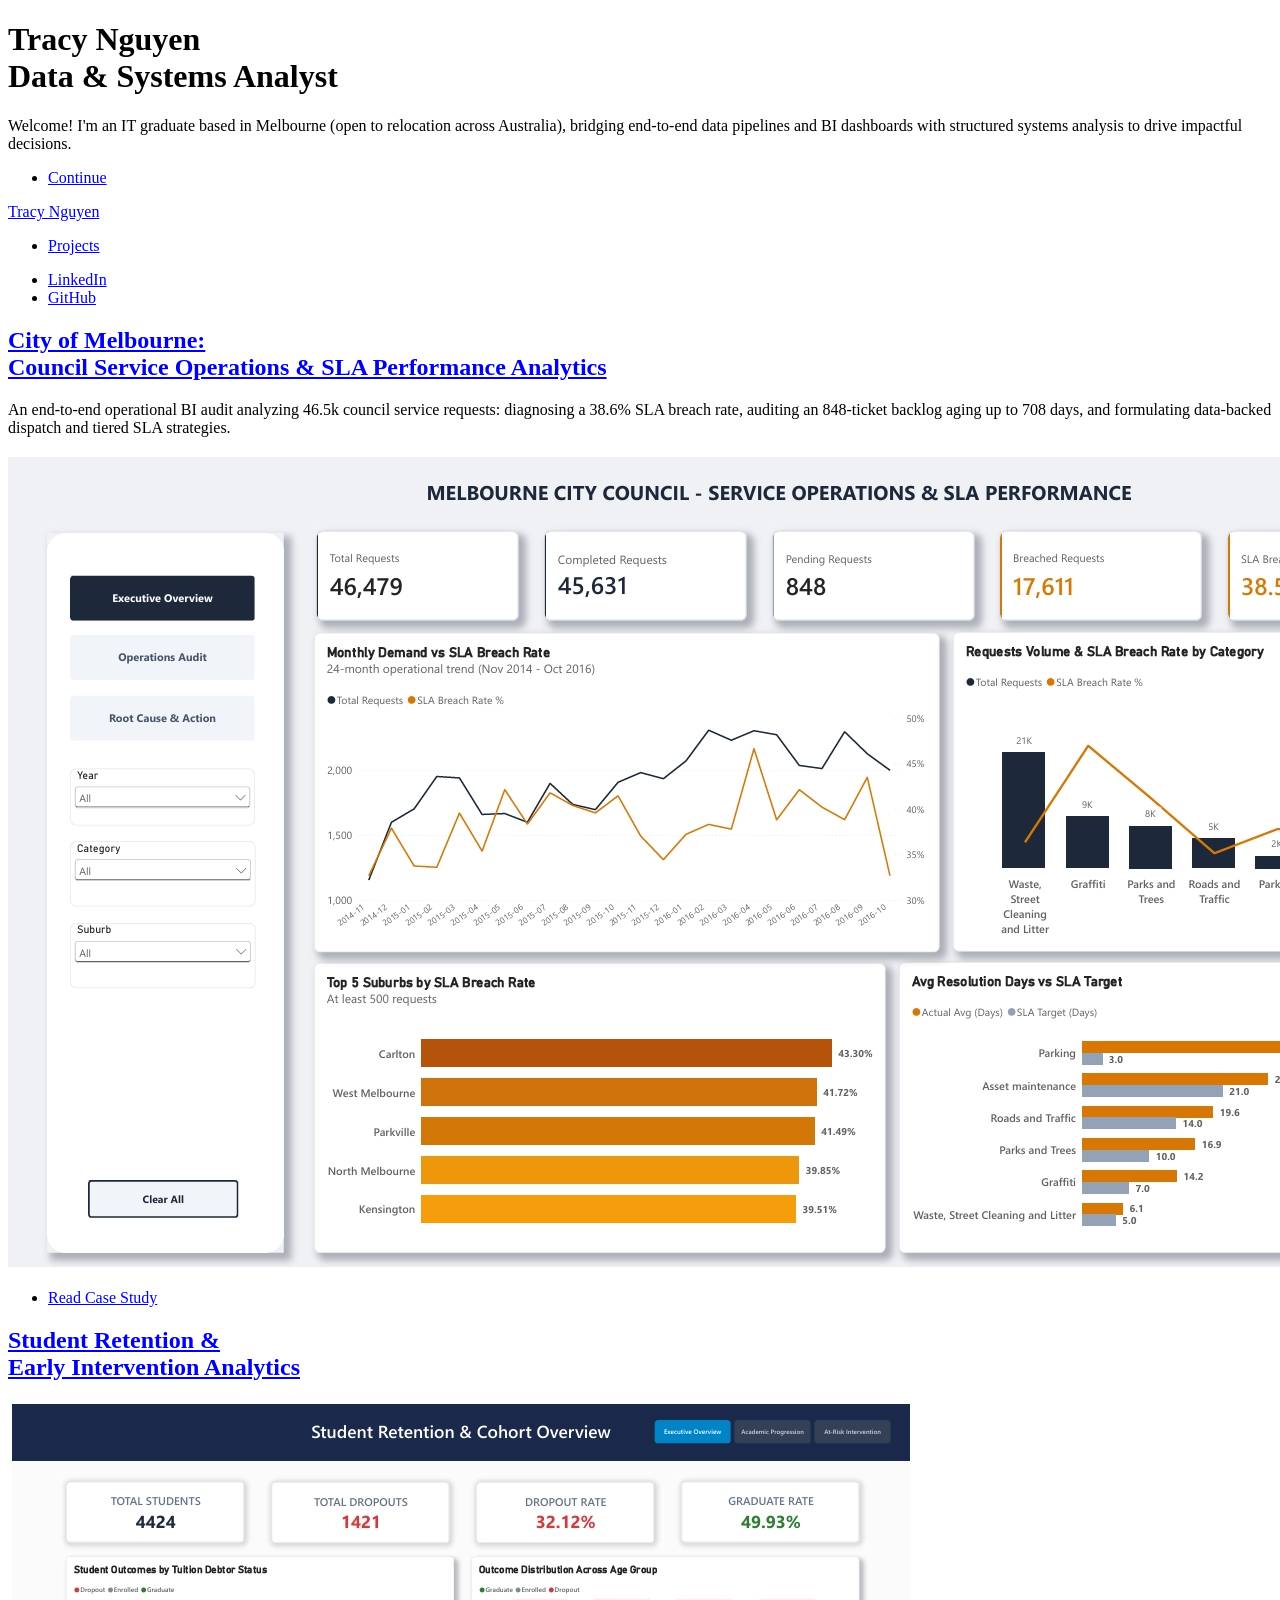
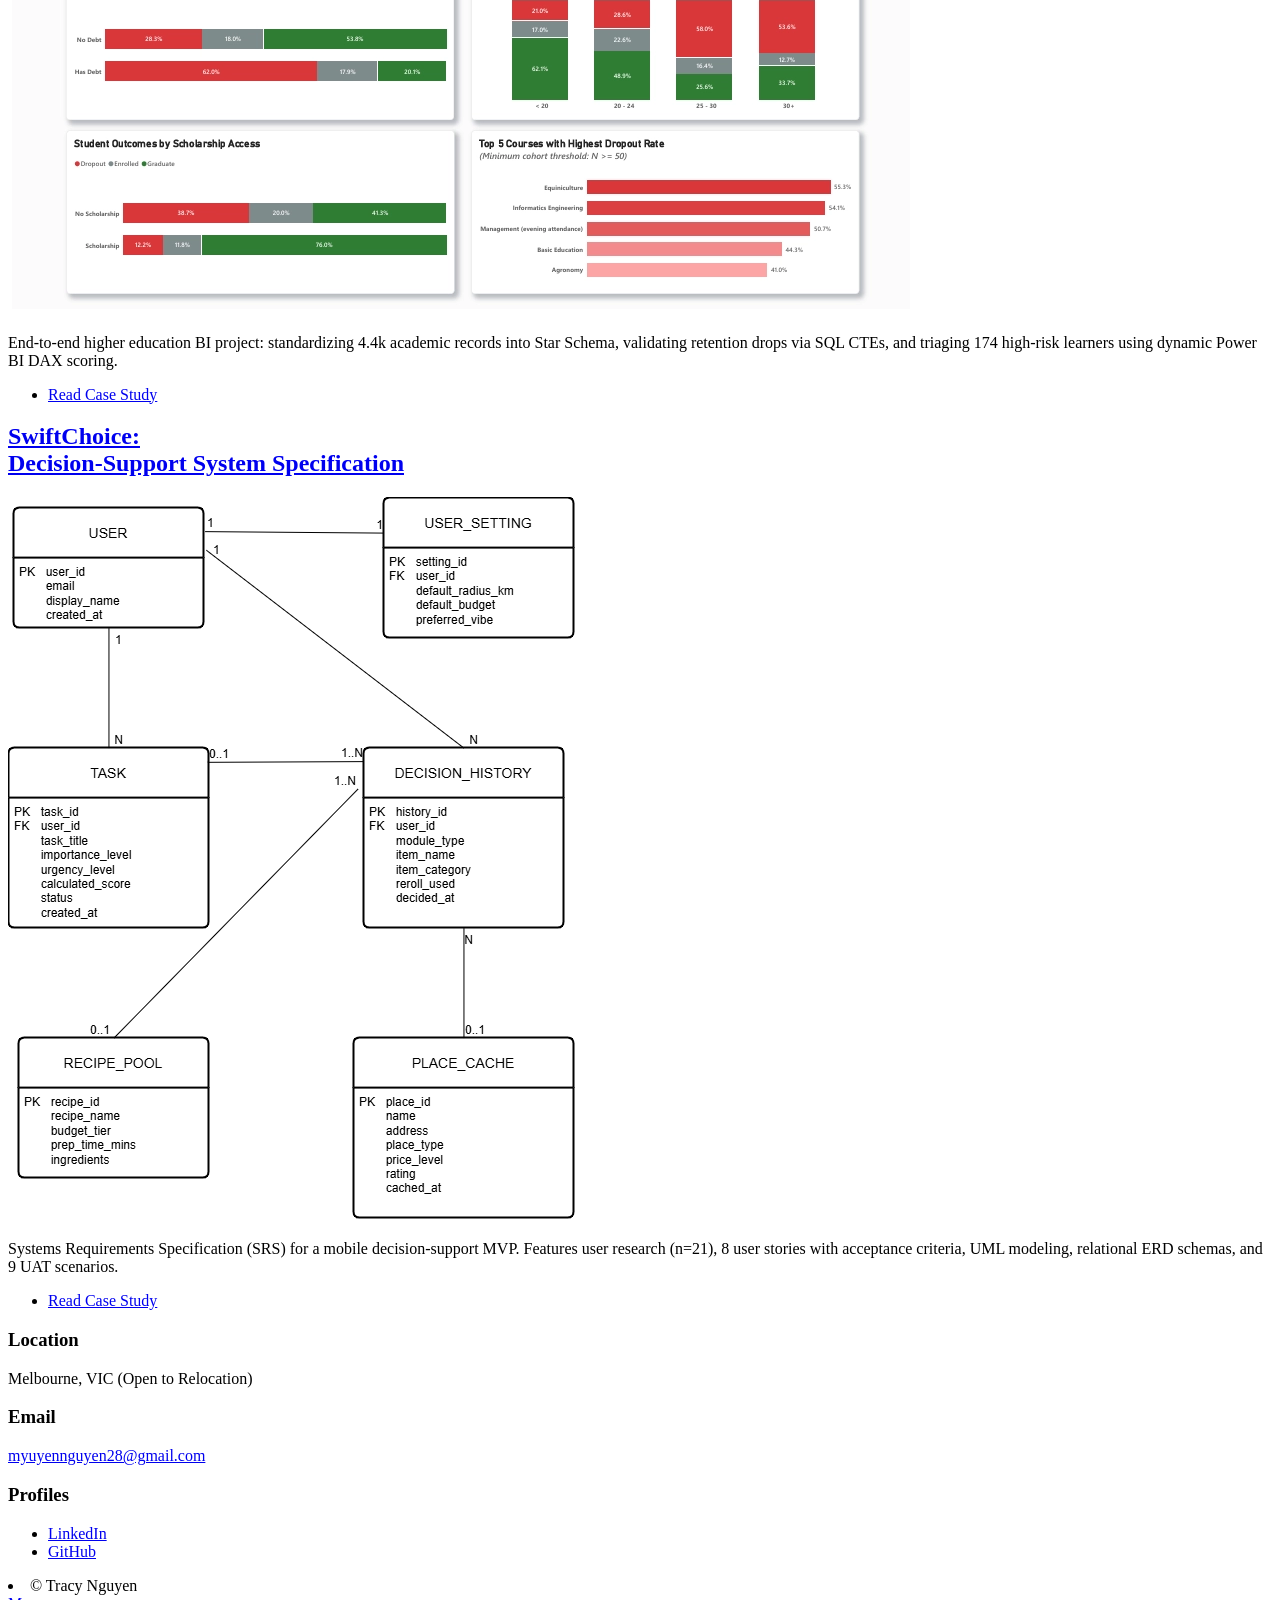
==== index.html @ 5ae6e197 "Add Melbourne Council case study and update portfolio layout Added project-melbourne-council.html, d" ====
<!DOCTYPE HTML>

<html>
	<head>
		<title>Tracy Nguyen | Data & Systems Analyst</title>
		<meta charset="utf-8" />
		<meta name="viewport" content="width=device-width, initial-scale=1, user-scalable=no" />
		<link rel="stylesheet" href="assets/css/main.css" />
		<noscript><link rel="stylesheet" href="assets/css/noscript.css" /></noscript>
	</head>
	<body class="is-preload">

		<!-- Wrapper -->
			<div id="wrapper" class="fade-in">

				<!-- Intro -->
					<div id="intro">
						<h1>Tracy Nguyen<br />
						Data & Systems Analyst</h1>
						<p>Welcome! I'm an IT graduate based in Melbourne (open to relocation across Australia), bridging end-to-end data pipelines and BI dashboards with structured systems analysis to drive impactful decisions.</p>
						<ul class="actions">
							<li><a href="#header" class="button icon solid solo fa-arrow-down scrolly">Continue</a></li>
						</ul>
					</div>

				<!-- Header -->
					<header id="header">
						<a href="index.html" class="logo">Tracy Nguyen</a>
					</header>

				<!-- Nav -->
					<nav id="nav">
						<ul class="links">
							<li class="active"><a href="index.html">Projects</a></li>
						</ul>
						<ul class="icons">
							<li><a href="https://www.linkedin.com/in/tracy-nguyen-it" target="_blank" class="icon brands fa-linkedin"><span class="label">LinkedIn</span></a></li>
							<li><a href="https://github.com/tracysnowy" target="_blank" class="icon brands fa-github"><span class="label">GitHub</span></a></li>
						</ul>
					</nav>

				<!-- Main -->
					<div id="main">

						<!-- Featured Post: City of Melbourne SLA Analytics -->
						<article class="post featured">
							<header class="major">
								<h2>
									<a href="project-melbourne-council.html">
										City of Melbourne:<br />
										Council Service Operations &amp; SLA Performance Analytics
									</a>
								</h2>
								<p>An end-to-end operational BI audit analyzing 46.5k council service requests: diagnosing a 38.6% SLA breach rate, auditing an 848-ticket backlog aging up to 708 days, and formulating data-backed dispatch and tiered SLA strategies.</p>
							</header>
							<a href="project-melbourne-council.html" class="image main">
								<img src="images/page1_executive_overview.jpeg" alt="City of Melbourne Power BI Dashboard" />
							</a>
							<ul class="actions special">
								<li><a href="project-melbourne-council.html" class="button large">Read Case Study</a></li>
							</ul>
						</article>

						<!-- Posts Grid: Other Featured Projects -->
						<section class="posts">
							
							<!-- Project: Student Retention -->
							<article>
								<header>
									<h2>
										<a href="project-student-retention.html">
											Student Retention &amp;<br />
											Early Intervention Analytics
										</a>
									</h2>
								</header>
								<a href="project-student-retention.html" class="image fit">
									<img src="images/dashboard.png" alt="Student Retention Power BI Dashboard" />
								</a>
								<p>End-to-end higher education BI project: standardizing 4.4k academic records into Star Schema, validating retention drops via SQL CTEs, and triaging 174 high-risk learners using dynamic Power BI DAX scoring.</p>
								<ul class="actions special">
									<li><a href="project-student-retention.html" class="button">Read Case Study</a></li>
								</ul>
							</article>

							<!-- Project: SwiftChoice -->
							<article>
								<header>
									<h2>
										<a href="project-swiftchoice.html">
											SwiftChoice:<br />
											Decision-Support System Specification
										</a>
									</h2>
								</header>
								<a href="project-swiftchoice.html" class="image fit">
									<img src="images/erd.png" alt="SwiftChoice Systems Architecture" />
								</a>
								<p>Systems Requirements Specification (SRS) for a mobile decision-support MVP. Features user research (n=21), 8 user stories with acceptance criteria, UML modeling, relational ERD schemas, and 9 UAT scenarios.</p>
								<ul class="actions special">
									<li><a href="project-swiftchoice.html" class="button">Read Case Study</a></li>
								</ul>
							</article>

						</section>

					</div>

						<!-- Footer -->
                    <footer id="footer">
                        <section class="split contact">
                            <section class="alt">
                                <h3>Location</h3>
                                <p>Melbourne, VIC (Open to Relocation)</p>
                            </section>
                            <section>
                                <h3>Email</h3>
                                <p><a href="mailto:myuyennguyen28@gmail.com">myuyennguyen28@gmail.com</a></p>
                            </section>
                            <section>
                                <h3>Profiles</h3>
                                <ul class="icons alt">
									<li><a href="https://www.linkedin.com/in/tracy-nguyen-it" target="_blank" class="icon brands alt fa-linkedin"><span class="label">LinkedIn</span></a></li>
                                    <li><a href="https://github.com/tracysnowy" target="_blank" class="icon brands alt fa-github"><span class="label">GitHub</span></a></li>
                                </ul>
                            </section>
                        </section>
                    </footer>

                <!-- Copyright -->
                    <div id="copyright">
                        <li>&copy; Tracy Nguyen</li>
                    </div>

            </div>

        <!-- Scripts -->
            <script src="assets/js/jquery.min.js"></script>
            <script src="assets/js/jquery.scrollex.min.js"></script>
            <script src="assets/js/jquery.scrolly.min.js"></script>
            <script src="assets/js/browser.min.js"></script>
            <script src="assets/js/breakpoints.min.js"></script>
            <script src="assets/js/util.js"></script>
            <script src="assets/js/main.js"></script>

    </body>
</html>
---- assets/css/main.css ----
@import url(fontawesome-all.min.css);
@import url("https://fonts.googleapis.com/css?family=Merriweather:300,700,300italic,700italic|Source+Sans+Pro:900");

/*
	Massively by HTML5 UP
	html5up.net | @ajlkn
	Free for personal and commercial use under the CCA 3.0 license (html5up.net/license)
*/

html, body, div, span, applet, object,
iframe, h1, h2, h3, h4, h5, h6, p, blockquote,
pre, a, abbr, acronym, address, big, cite,
code, del, dfn, em, img, ins, kbd, q, s, samp,
small, strike, strong, sub, sup, tt, var, b,
u, i, center, dl, dt, dd, ol, ul, li, fieldset,
form, label, legend, table, caption, tbody,
tfoot, thead, tr, th, td, article, aside,
canvas, details, embed, figure, figcaption,
footer, header, hgroup, menu, nav, output, ruby,
section, summary, time, mark, audio, video {
	margin: 0;
	padding: 0;
	border: 0;
	font-size: 100%;
	font: inherit;
	vertical-align: baseline;}

article, aside, details, figcaption, figure,
footer, header, hgroup, menu, nav, section {
	display: block;}

body {
	line-height: 1;
}

ol, ul {
	list-style: none;
}

blockquote, q {
	quotes: none;
}

	blockquote:before, blockquote:after, q:before, q:after {
		content: '';
		content: none;
	}

table {
	border-collapse: collapse;
	border-spacing: 0;
}

body {
	-webkit-text-size-adjust: none;
}

mark {
	background-color: transparent;
	color: inherit;
}

input::-moz-focus-inner {
	border: 0;
	padding: 0;
}

input, select, textarea {
	-moz-appearance: none;
	-webkit-appearance: none;
	-ms-appearance: none;
	appearance: none;
}

/* Basic */

	@-ms-viewport {
		width: device-width;
	}

	body {
		-ms-overflow-style: scrollbar;
	}

	@media screen and (max-width: 480px) {

		html, body {
			min-width: 320px;
		}

	}

	html {
		box-sizing: border-box;
	}

	*, *:before, *:after {
		box-sizing: inherit;
	}

	body {
		background-color: #1e252d;
	}

		body.is-preload *, body.is-preload *:before, body.is-preload *:after {
			-moz-animation: none !important;
			-webkit-animation: none !important;
			-ms-animation: none !important;
			animation: none !important;
			-moz-transition: none !important;
			-webkit-transition: none !important;
			-ms-transition: none !important;
			transition: none !important;
		}

/* Type */

	html {
		font-size: 16pt;
	}

		@media screen and (max-width: 1680px) {

			html {
				font-size: 12pt;
			}

		}

		@media screen and (max-width: 1280px) {

			html {
				font-size: 11pt;
			}

		}

		@media screen and (max-width: 360px) {

			html {
				font-size: 10pt;
			}

		}

	body {
		color: #212931;
	}

	body, input, select, textarea {
		font-family: "Merriweather", Georgia, serif;
		font-weight: 300;
		font-size: 1rem;
		line-height: 2.375;
	}

	a {
		-moz-transition: color 0.2s ease-in-out, background-color 0.2s ease-in-out, border-color 0.2s ease-in-out, box-shadow 0.2s ease-in-out;
		-webkit-transition: color 0.2s ease-in-out, background-color 0.2s ease-in-out, border-color 0.2s ease-in-out, box-shadow 0.2s ease-in-out;
		-ms-transition: color 0.2s ease-in-out, background-color 0.2s ease-in-out, border-color 0.2s ease-in-out, box-shadow 0.2s ease-in-out;
		transition: color 0.2s ease-in-out, background-color 0.2s ease-in-out, border-color 0.2s ease-in-out, box-shadow 0.2s ease-in-out;
		border-bottom: dotted 1px;
		text-decoration: none;
	}

		a:hover {
			border-bottom-color: transparent;
		}

	strong, b {
		font-weight: 600;
	}

	em, i {
		font-style: italic;
	}

	p {
		text-align: justify;
		margin: 0 0 2rem 0;
	}

	h1, h2, h3, h4, h5, h6 {
		font-family: "Source Sans Pro", Helvetica, sans-serif;
		font-weight: 900;
		line-height: 1.5;
		letter-spacing: 0.075em;
		text-transform: uppercase;
		margin: 0 0 1rem 0;
	}

		h1 a, h2 a, h3 a, h4 a, h5 a, h6 a {
			border-bottom: 0;
			color: inherit;
			text-decoration: none;
		}

	h1 {
		font-size: 4rem;
		line-height: 1.1;
		margin: 0 0 2rem 0;
	}

	h2 {
		font-size: 1.75rem;
		line-height: 1.3;
		margin: 0 0 1.5rem 0;
	}

	h3 {
		font-size: 1.25rem;
		margin: 0 0 1.5rem 0;
	}

	h4 {
		font-size: 1rem;
	}

	h5 {
		font-size: 0.9rem;
	}

	h6 {
		font-size: 0.8rem;
	}

	sub {
		font-size: 0.8rem;
		position: relative;
		top: 0.5rem;
	}

	sup {
		font-size: 0.8rem;
		position: relative;
		top: -0.5rem;
	}

	blockquote {
		border-left: solid 4px;
		font-style: italic;
		margin: 0 0 2rem 0;
		padding: 0.5rem 0 0.5rem 2rem;
	}

	code {
		border: solid 2px;
		font-family: "Courier New", monospace;
		font-size: 0.9rem;
		margin: 0 0.25rem;
		padding: 0.25rem 0.65rem;
	}

	pre {
		-webkit-overflow-scrolling: touch;
		font-family: "Courier New", monospace;
		font-size: 0.9rem;
		margin: 0 0 2rem 0;
	}

		pre code {
			display: block;
			line-height: 1.75;
			padding: 1rem 1.5rem;
			overflow-x: auto;
		}

	hr {
		border: 0;
		border-bottom: solid 2px;
		margin: 3rem 0;
	}

		hr.major {
			margin: 5rem 0;
		}

	.align-left {
		text-align: left;
	}

	.align-center {
		text-align: center;
	}

	.align-right {
		text-align: right;
	}

	input, select, textarea {
		color: #212931;
	}

	a {
		color: #212931;
		border-bottom-color: rgba(33, 41, 49, 0.5);
	}

		a:hover {
			border-bottom-color: transparent;
			color: #18bfef !important;
		}

	strong, b {
		color: #212931;
	}

	h1, h2, h3, h4, h5, h6 {
		color: #212931;
	}

	blockquote {
		border-left-color: #eeeeee;
	}

	code {
		background: rgba(220, 220, 220, 0.25);
		border-color: #eeeeee;
	}

	hr {
		border-bottom-color: #eeeeee;
	}

/* Row */

	.row {
		display: flex;
		flex-wrap: wrap;
		box-sizing: border-box;
		align-items: stretch;
	}

		.row > * {
			box-sizing: border-box;
		}

		.row.gtr-uniform > * > :last-child {
			margin-bottom: 0;
		}

		.row.aln-left {
			justify-content: flex-start;
		}

		.row.aln-center {
			justify-content: center;
		}

		.row.aln-right {
			justify-content: flex-end;
		}

		.row.aln-top {
			align-items: flex-start;
		}

		.row.aln-middle {
			align-items: center;
		}

		.row.aln-bottom {
			align-items: flex-end;
		}

		.row > .imp {
			order: -1;
		}

		.row > .col-1 {
			width: 8.33333%;
		}

		.row > .off-1 {
			margin-left: 8.33333%;
		}

		.row > .col-2 {
			width: 16.66667%;
		}

		.row > .off-2 {
			margin-left: 16.66667%;
		}

		.row > .col-3 {
			width: 25%;
		}

		.row > .off-3 {
			margin-left: 25%;
		}

		.row > .col-4 {
			width: 33.33333%;
		}

		.row > .off-4 {
			margin-left: 33.33333%;
		}

		.row > .col-5 {
			width: 41.66667%;
		}

		.row > .off-5 {
			margin-left: 41.66667%;
		}

		.row > .col-6 {
			width: 50%;
		}

		.row > .off-6 {
			margin-left: 50%;
		}

		.row > .col-7 {
			width: 58.33333%;
		}

		.row > .off-7 {
			margin-left: 58.33333%;
		}

		.row > .col-8 {
			width: 66.66667%;
		}

		.row > .off-8 {
			margin-left: 66.66667%;
		}

		.row > .col-9 {
			width: 75%;
		}

		.row > .off-9 {
			margin-left: 75%;
		}

		.row > .col-10 {
			width: 83.33333%;
		}

		.row > .off-10 {
			margin-left: 83.33333%;
		}

		.row > .col-11 {
			width: 91.66667%;
		}

		.row > .off-11 {
			margin-left: 91.66667%;
		}

		.row > .col-12 {
			width: 100%;
		}

		.row > .off-12 {
			margin-left: 100%;
		}

		.row.gtr-0 {
			margin-top: 0;
			margin-left: 0rem;
		}

			.row.gtr-0 > * {
				padding: 0 0 0 0rem;
			}

			.row.gtr-0.gtr-uniform {
				margin-top: 0rem;
			}

				.row.gtr-0.gtr-uniform > * {
					padding-top: 0rem;
				}

		.row.gtr-25 {
			margin-top: 0;
			margin-left: -0.375rem;
		}

			.row.gtr-25 > * {
				padding: 0 0 0 0.375rem;
			}

			.row.gtr-25.gtr-uniform {
				margin-top: -0.375rem;
			}

				.row.gtr-25.gtr-uniform > * {
					padding-top: 0.375rem;
				}

		.row.gtr-50 {
			margin-top: 0;
			margin-left: -0.75rem;
		}

			.row.gtr-50 > * {
				padding: 0 0 0 0.75rem;
			}

			.row.gtr-50.gtr-uniform {
				margin-top: -0.75rem;
			}

				.row.gtr-50.gtr-uniform > * {
					padding-top: 0.75rem;
				}

		.row {
			margin-top: 0;
			margin-left: -1.5rem;
		}

			.row > * {
				padding: 0 0 0 1.5rem;
			}

			.row.gtr-uniform {
				margin-top: -1.5rem;
			}

				.row.gtr-uniform > * {
					padding-top: 1.5rem;
				}

		.row.gtr-150 {
			margin-top: 0;
			margin-left: -2.25rem;
		}

			.row.gtr-150 > * {
				padding: 0 0 0 2.25rem;
			}

			.row.gtr-150.gtr-uniform {
				margin-top: -2.25rem;
			}

				.row.gtr-150.gtr-uniform > * {
					padding-top: 2.25rem;
				}

		.row.gtr-200 {
			margin-top: 0;
			margin-left: -3rem;
		}

			.row.gtr-200 > * {
				padding: 0 0 0 3rem;
			}

			.row.gtr-200.gtr-uniform {
				margin-top: -3rem;
			}

				.row.gtr-200.gtr-uniform > * {
					padding-top: 3rem;
				}

		@media screen and (max-width: 1680px) {

			.row {
				display: flex;
				flex-wrap: wrap;
				box-sizing: border-box;
				align-items: stretch;
			}

				.row > * {
					box-sizing: border-box;
				}

				.row.gtr-uniform > * > :last-child {
					margin-bottom: 0;
				}

				.row.aln-left {
					justify-content: flex-start;
				}

				.row.aln-center {
					justify-content: center;
				}

				.row.aln-right {
					justify-content: flex-end;
				}

				.row.aln-top {
					align-items: flex-start;
				}

				.row.aln-middle {
					align-items: center;
				}

				.row.aln-bottom {
					align-items: flex-end;
				}

				.row > .imp-xlarge {
					order: -1;
				}

				.row > .col-1-xlarge {
					width: 8.33333%;
				}

				.row > .off-1-xlarge {
					margin-left: 8.33333%;
				}

				.row > .col-2-xlarge {
					width: 16.66667%;
				}

				.row > .off-2-xlarge {
					margin-left: 16.66667%;
				}

				.row > .col-3-xlarge {
					width: 25%;
				}

				.row > .off-3-xlarge {
					margin-left: 25%;
				}

				.row > .col-4-xlarge {
					width: 33.33333%;
				}

				.row > .off-4-xlarge {
					margin-left: 33.33333%;
				}

				.row > .col-5-xlarge {
					width: 41.66667%;
				}

				.row > .off-5-xlarge {
					margin-left: 41.66667%;
				}

				.row > .col-6-xlarge {
					width: 50%;
				}

				.row > .off-6-xlarge {
					margin-left: 50%;
				}

				.row > .col-7-xlarge {
					width: 58.33333%;
				}

				.row > .off-7-xlarge {
					margin-left: 58.33333%;
				}

				.row > .col-8-xlarge {
					width: 66.66667%;
				}

				.row > .off-8-xlarge {
					margin-left: 66.66667%;
				}

				.row > .col-9-xlarge {
					width: 75%;
				}

				.row > .off-9-xlarge {
					margin-left: 75%;
				}

				.row > .col-10-xlarge {
					width: 83.33333%;
				}

				.row > .off-10-xlarge {
					margin-left: 83.33333%;
				}

				.row > .col-11-xlarge {
					width: 91.66667%;
				}

				.row > .off-11-xlarge {
					margin-left: 91.66667%;
				}

				.row > .col-12-xlarge {
					width: 100%;
				}

				.row > .off-12-xlarge {
					margin-left: 100%;
				}

				.row.gtr-0 {
					margin-top: 0;
					margin-left: 0rem;
				}

					.row.gtr-0 > * {
						padding: 0 0 0 0rem;
					}

					.row.gtr-0.gtr-uniform {
						margin-top: 0rem;
					}

						.row.gtr-0.gtr-uniform > * {
							padding-top: 0rem;
						}

				.row.gtr-25 {
					margin-top: 0;
					margin-left: -0.375rem;
				}

					.row.gtr-25 > * {
						padding: 0 0 0 0.375rem;
					}

					.row.gtr-25.gtr-uniform {
						margin-top: -0.375rem;
					}

						.row.gtr-25.gtr-uniform > * {
							padding-top: 0.375rem;
						}

				.row.gtr-50 {
					margin-top: 0;
					margin-left: -0.75rem;
				}

					.row.gtr-50 > * {
						padding: 0 0 0 0.75rem;
					}

					.row.gtr-50.gtr-uniform {
						margin-top: -0.75rem;
					}

						.row.gtr-50.gtr-uniform > * {
							padding-top: 0.75rem;
						}

				.row {
					margin-top: 0;
					margin-left: -1.5rem;
				}

					.row > * {
						padding: 0 0 0 1.5rem;
					}

					.row.gtr-uniform {
						margin-top: -1.5rem;
					}

						.row.gtr-uniform > * {
							padding-top: 1.5rem;
						}

				.row.gtr-150 {
					margin-top: 0;
					margin-left: -2.25rem;
				}

					.row.gtr-150 > * {
						padding: 0 0 0 2.25rem;
					}

					.row.gtr-150.gtr-uniform {
						margin-top: -2.25rem;
					}

						.row.gtr-150.gtr-uniform > * {
							padding-top: 2.25rem;
						}

				.row.gtr-200 {
					margin-top: 0;
					margin-left: -3rem;
				}

					.row.gtr-200 > * {
						padding: 0 0 0 3rem;
					}

					.row.gtr-200.gtr-uniform {
						margin-top: -3rem;
					}

						.row.gtr-200.gtr-uniform > * {
							padding-top: 3rem;
						}

		}

		@media screen and (max-width: 1280px) {

			.row {
				display: flex;
				flex-wrap: wrap;
				box-sizing: border-box;
				align-items: stretch;
			}

				.row > * {
					box-sizing: border-box;
				}

				.row.gtr-uniform > * > :last-child {
					margin-bottom: 0;
				}

				.row.aln-left {
					justify-content: flex-start;
				}

				.row.aln-center {
					justify-content: center;
				}

				.row.aln-right {
					justify-content: flex-end;
				}

				.row.aln-top {
					align-items: flex-start;
				}

				.row.aln-middle {
					align-items: center;
				}

				.row.aln-bottom {
					align-items: flex-end;
				}

				.row > .imp-large {
					order: -1;
				}

				.row > .col-1-large {
					width: 8.33333%;
				}

				.row > .off-1-large {
					margin-left: 8.33333%;
				}

				.row > .col-2-large {
					width: 16.66667%;
				}

				.row > .off-2-large {
					margin-left: 16.66667%;
				}

				.row > .col-3-large {
					width: 25%;
				}

				.row > .off-3-large {
					margin-left: 25%;
				}

				.row > .col-4-large {
					width: 33.33333%;
				}

				.row > .off-4-large {
					margin-left: 33.33333%;
				}

				.row > .col-5-large {
					width: 41.66667%;
				}

				.row > .off-5-large {
					margin-left: 41.66667%;
				}

				.row > .col-6-large {
					width: 50%;
				}

				.row > .off-6-large {
					margin-left: 50%;
				}

				.row > .col-7-large {
					width: 58.33333%;
				}

				.row > .off-7-large {
					margin-left: 58.33333%;
				}

				.row > .col-8-large {
					width: 66.66667%;
				}

				.row > .off-8-large {
					margin-left: 66.66667%;
				}

				.row > .col-9-large {
					width: 75%;
				}

				.row > .off-9-large {
					margin-left: 75%;
				}

				.row > .col-10-large {
					width: 83.33333%;
				}

				.row > .off-10-large {
					margin-left: 83.33333%;
				}

				.row > .col-11-large {
					width: 91.66667%;
				}

				.row > .off-11-large {
					margin-left: 91.66667%;
				}

				.row > .col-12-large {
					width: 100%;
				}

				.row > .off-12-large {
					margin-left: 100%;
				}

				.row.gtr-0 {
					margin-top: 0;
					margin-left: 0rem;
				}

					.row.gtr-0 > * {
						padding: 0 0 0 0rem;
					}

					.row.gtr-0.gtr-uniform {
						margin-top: 0rem;
					}

						.row.gtr-0.gtr-uniform > * {
							padding-top: 0rem;
						}

				.row.gtr-25 {
					margin-top: 0;
					margin-left: -0.375rem;
				}

					.row.gtr-25 > * {
						padding: 0 0 0 0.375rem;
					}

					.row.gtr-25.gtr-uniform {
						margin-top: -0.375rem;
					}

						.row.gtr-25.gtr-uniform > * {
							padding-top: 0.375rem;
						}

				.row.gtr-50 {
					margin-top: 0;
					margin-left: -0.75rem;
				}

					.row.gtr-50 > * {
						padding: 0 0 0 0.75rem;
					}

					.row.gtr-50.gtr-uniform {
						margin-top: -0.75rem;
					}

						.row.gtr-50.gtr-uniform > * {
							padding-top: 0.75rem;
						}

				.row {
					margin-top: 0;
					margin-left: -1.5rem;
				}

					.row > * {
						padding: 0 0 0 1.5rem;
					}

					.row.gtr-uniform {
						margin-top: -1.5rem;
					}

						.row.gtr-uniform > * {
							padding-top: 1.5rem;
						}

				.row.gtr-150 {
					margin-top: 0;
					margin-left: -2.25rem;
				}

					.row.gtr-150 > * {
						padding: 0 0 0 2.25rem;
					}

					.row.gtr-150.gtr-uniform {
						margin-top: -2.25rem;
					}

						.row.gtr-150.gtr-uniform > * {
							padding-top: 2.25rem;
						}

				.row.gtr-200 {
					margin-top: 0;
					margin-left: -3rem;
				}

					.row.gtr-200 > * {
						padding: 0 0 0 3rem;
					}

					.row.gtr-200.gtr-uniform {
						margin-top: -3rem;
					}

						.row.gtr-200.gtr-uniform > * {
							padding-top: 3rem;
						}

		}

		@media screen and (max-width: 980px) {

			.row {
				display: flex;
				flex-wrap: wrap;
				box-sizing: border-box;
				align-items: stretch;
			}

				.row > * {
					box-sizing: border-box;
				}

				.row.gtr-uniform > * > :last-child {
					margin-bottom: 0;
				}

				.row.aln-left {
					justify-content: flex-start;
				}

				.row.aln-center {
					justify-content: center;
				}

				.row.aln-right {
					justify-content: flex-end;
				}

				.row.aln-top {
					align-items: flex-start;
				}

				.row.aln-middle {
					align-items: center;
				}

				.row.aln-bottom {
					align-items: flex-end;
				}

				.row > .imp-medium {
					order: -1;
				}

				.row > .col-1-medium {
					width: 8.33333%;
				}

				.row > .off-1-medium {
					margin-left: 8.33333%;
				}

				.row > .col-2-medium {
					width: 16.66667%;
				}

				.row > .off-2-medium {
					margin-left: 16.66667%;
				}

				.row > .col-3-medium {
					width: 25%;
				}

				.row > .off-3-medium {
					margin-left: 25%;
				}

				.row > .col-4-medium {
					width: 33.33333%;
				}

				.row > .off-4-medium {
					margin-left: 33.33333%;
				}

				.row > .col-5-medium {
					width: 41.66667%;
				}

				.row > .off-5-medium {
					margin-left: 41.66667%;
				}

				.row > .col-6-medium {
					width: 50%;
				}

				.row > .off-6-medium {
					margin-left: 50%;
				}

				.row > .col-7-medium {
					width: 58.33333%;
				}

				.row > .off-7-medium {
					margin-left: 58.33333%;
				}

				.row > .col-8-medium {
					width: 66.66667%;
				}

				.row > .off-8-medium {
					margin-left: 66.66667%;
				}

				.row > .col-9-medium {
					width: 75%;
				}

				.row > .off-9-medium {
					margin-left: 75%;
				}

				.row > .col-10-medium {
					width: 83.33333%;
				}

				.row > .off-10-medium {
					margin-left: 83.33333%;
				}

				.row > .col-11-medium {
					width: 91.66667%;
				}

				.row > .off-11-medium {
					margin-left: 91.66667%;
				}

				.row > .col-12-medium {
					width: 100%;
				}

				.row > .off-12-medium {
					margin-left: 100%;
				}

				.row.gtr-0 {
					margin-top: 0;
					margin-left: 0rem;
				}

					.row.gtr-0 > * {
						padding: 0 0 0 0rem;
					}

					.row.gtr-0.gtr-uniform {
						margin-top: 0rem;
					}

						.row.gtr-0.gtr-uniform > * {
							padding-top: 0rem;
						}

				.row.gtr-25 {
					margin-top: 0;
					margin-left: -0.375rem;
				}

					.row.gtr-25 > * {
						padding: 0 0 0 0.375rem;
					}

					.row.gtr-25.gtr-uniform {
						margin-top: -0.375rem;
					}

						.row.gtr-25.gtr-uniform > * {
							padding-top: 0.375rem;
						}

				.row.gtr-50 {
					margin-top: 0;
					margin-left: -0.75rem;
				}

					.row.gtr-50 > * {
						padding: 0 0 0 0.75rem;
					}

					.row.gtr-50.gtr-uniform {
						margin-top: -0.75rem;
					}

						.row.gtr-50.gtr-uniform > * {
							padding-top: 0.75rem;
						}

				.row {
					margin-top: 0;
					margin-left: -1.5rem;
				}

					.row > * {
						padding: 0 0 0 1.5rem;
					}

					.row.gtr-uniform {
						margin-top: -1.5rem;
					}

						.row.gtr-uniform > * {
							padding-top: 1.5rem;
						}

				.row.gtr-150 {
					margin-top: 0;
					margin-left: -2.25rem;
				}

					.row.gtr-150 > * {
						padding: 0 0 0 2.25rem;
					}

					.row.gtr-150.gtr-uniform {
						margin-top: -2.25rem;
					}

						.row.gtr-150.gtr-uniform > * {
							padding-top: 2.25rem;
						}

				.row.gtr-200 {
					margin-top: 0;
					margin-left: -3rem;
				}

					.row.gtr-200 > * {
						padding: 0 0 0 3rem;
					}

					.row.gtr-200.gtr-uniform {
						margin-top: -3rem;
					}

						.row.gtr-200.gtr-uniform > * {
							padding-top: 3rem;
						}

		}

		@media screen and (max-width: 736px) {

			.row {
				display: flex;
				flex-wrap: wrap;
				box-sizing: border-box;
				align-items: stretch;
			}

				.row > * {
					box-sizing: border-box;
				}

				.row.gtr-uniform > * > :last-child {
					margin-bottom: 0;
				}

				.row.aln-left {
					justify-content: flex-start;
				}

				.row.aln-center {
					justify-content: center;
				}

				.row.aln-right {
					justify-content: flex-end;
				}

				.row.aln-top {
					align-items: flex-start;
				}

				.row.aln-middle {
					align-items: center;
				}

				.row.aln-bottom {
					align-items: flex-end;
				}

				.row > .imp-small {
					order: -1;
				}

				.row > .col-1-small {
					width: 8.33333%;
				}

				.row > .off-1-small {
					margin-left: 8.33333%;
				}

				.row > .col-2-small {
					width: 16.66667%;
				}

				.row > .off-2-small {
					margin-left: 16.66667%;
				}

				.row > .col-3-small {
					width: 25%;
				}

				.row > .off-3-small {
					margin-left: 25%;
				}

				.row > .col-4-small {
					width: 33.33333%;
				}

				.row > .off-4-small {
					margin-left: 33.33333%;
				}

				.row > .col-5-small {
					width: 41.66667%;
				}

				.row > .off-5-small {
					margin-left: 41.66667%;
				}

				.row > .col-6-small {
					width: 50%;
				}

				.row > .off-6-small {
					margin-left: 50%;
				}

				.row > .col-7-small {
					width: 58.33333%;
				}

				.row > .off-7-small {
					margin-left: 58.33333%;
				}

				.row > .col-8-small {
					width: 66.66667%;
				}

				.row > .off-8-small {
					margin-left: 66.66667%;
				}

				.row > .col-9-small {
					width: 75%;
				}

				.row > .off-9-small {
					margin-left: 75%;
				}

				.row > .col-10-small {
					width: 83.33333%;
				}

				.row > .off-10-small {
					margin-left: 83.33333%;
				}

				.row > .col-11-small {
					width: 91.66667%;
				}

				.row > .off-11-small {
					margin-left: 91.66667%;
				}

				.row > .col-12-small {
					width: 100%;
				}

				.row > .off-12-small {
					margin-left: 100%;
				}

				.row.gtr-0 {
					margin-top: 0;
					margin-left: 0rem;
				}

					.row.gtr-0 > * {
						padding: 0 0 0 0rem;
					}

					.row.gtr-0.gtr-uniform {
						margin-top: 0rem;
					}

						.row.gtr-0.gtr-uniform > * {
							padding-top: 0rem;
						}

				.row.gtr-25 {
					margin-top: 0;
					margin-left: -0.375rem;
				}

					.row.gtr-25 > * {
						padding: 0 0 0 0.375rem;
					}

					.row.gtr-25.gtr-uniform {
						margin-top: -0.375rem;
					}

						.row.gtr-25.gtr-uniform > * {
							padding-top: 0.375rem;
						}

				.row.gtr-50 {
					margin-top: 0;
					margin-left: -0.75rem;
				}

					.row.gtr-50 > * {
						padding: 0 0 0 0.75rem;
					}

					.row.gtr-50.gtr-uniform {
						margin-top: -0.75rem;
					}

						.row.gtr-50.gtr-uniform > * {
							padding-top: 0.75rem;
						}

				.row {
					margin-top: 0;
					margin-left: -1.5rem;
				}

					.row > * {
						padding: 0 0 0 1.5rem;
					}

					.row.gtr-uniform {
						margin-top: -1.5rem;
					}

						.row.gtr-uniform > * {
							padding-top: 1.5rem;
						}

				.row.gtr-150 {
					margin-top: 0;
					margin-left: -2.25rem;
				}

					.row.gtr-150 > * {
						padding: 0 0 0 2.25rem;
					}

					.row.gtr-150.gtr-uniform {
						margin-top: -2.25rem;
					}

						.row.gtr-150.gtr-uniform > * {
							padding-top: 2.25rem;
						}

				.row.gtr-200 {
					margin-top: 0;
					margin-left: -3rem;
				}

					.row.gtr-200 > * {
						padding: 0 0 0 3rem;
					}

					.row.gtr-200.gtr-uniform {
						margin-top: -3rem;
					}

						.row.gtr-200.gtr-uniform > * {
							padding-top: 3rem;
						}

		}

		@media screen and (max-width: 480px) {

			.row {
				display: flex;
				flex-wrap: wrap;
				box-sizing: border-box;
				align-items: stretch;
			}

				.row > * {
					box-sizing: border-box;
				}

				.row.gtr-uniform > * > :last-child {
					margin-bottom: 0;
				}

				.row.aln-left {
					justify-content: flex-start;
				}

				.row.aln-center {
					justify-content: center;
				}

				.row.aln-right {
					justify-content: flex-end;
				}

				.row.aln-top {
					align-items: flex-start;
				}

				.row.aln-middle {
					align-items: center;
				}

				.row.aln-bottom {
					align-items: flex-end;
				}

				.row > .imp-xsmall {
					order: -1;
				}

				.row > .col-1-xsmall {
					width: 8.33333%;
				}

				.row > .off-1-xsmall {
					margin-left: 8.33333%;
				}

				.row > .col-2-xsmall {
					width: 16.66667%;
				}

				.row > .off-2-xsmall {
					margin-left: 16.66667%;
				}

				.row > .col-3-xsmall {
					width: 25%;
				}

				.row > .off-3-xsmall {
					margin-left: 25%;
				}

				.row > .col-4-xsmall {
					width: 33.33333%;
				}

				.row > .off-4-xsmall {
					margin-left: 33.33333%;
				}

				.row > .col-5-xsmall {
					width: 41.66667%;
				}

				.row > .off-5-xsmall {
					margin-left: 41.66667%;
				}

				.row > .col-6-xsmall {
					width: 50%;
				}

				.row > .off-6-xsmall {
					margin-left: 50%;
				}

				.row > .col-7-xsmall {
					width: 58.33333%;
				}

				.row > .off-7-xsmall {
					margin-left: 58.33333%;
				}

				.row > .col-8-xsmall {
					width: 66.66667%;
				}

				.row > .off-8-xsmall {
					margin-left: 66.66667%;
				}

				.row > .col-9-xsmall {
					width: 75%;
				}

				.row > .off-9-xsmall {
					margin-left: 75%;
				}

				.row > .col-10-xsmall {
					width: 83.33333%;
				}

				.row > .off-10-xsmall {
					margin-left: 83.33333%;
				}

				.row > .col-11-xsmall {
					width: 91.66667%;
				}

				.row > .off-11-xsmall {
					margin-left: 91.66667%;
				}

				.row > .col-12-xsmall {
					width: 100%;
				}

				.row > .off-12-xsmall {
					margin-left: 100%;
				}

				.row.gtr-0 {
					margin-top: 0;
					margin-left: 0rem;
				}

					.row.gtr-0 > * {
						padding: 0 0 0 0rem;
					}

					.row.gtr-0.gtr-uniform {
						margin-top: 0rem;
					}

						.row.gtr-0.gtr-uniform > * {
							padding-top: 0rem;
						}

				.row.gtr-25 {
					margin-top: 0;
					margin-left: -0.375rem;
				}

					.row.gtr-25 > * {
						padding: 0 0 0 0.375rem;
					}

					.row.gtr-25.gtr-uniform {
						margin-top: -0.375rem;
					}

						.row.gtr-25.gtr-uniform > * {
							padding-top: 0.375rem;
						}

				.row.gtr-50 {
					margin-top: 0;
					margin-left: -0.75rem;
				}

					.row.gtr-50 > * {
						padding: 0 0 0 0.75rem;
					}

					.row.gtr-50.gtr-uniform {
						margin-top: -0.75rem;
					}

						.row.gtr-50.gtr-uniform > * {
							padding-top: 0.75rem;
						}

				.row {
					margin-top: 0;
					margin-left: -1.5rem;
				}

					.row > * {
						padding: 0 0 0 1.5rem;
					}

					.row.gtr-uniform {
						margin-top: -1.5rem;
					}

						.row.gtr-uniform > * {
							padding-top: 1.5rem;
						}

				.row.gtr-150 {
					margin-top: 0;
					margin-left: -2.25rem;
				}

					.row.gtr-150 > * {
						padding: 0 0 0 2.25rem;
					}

					.row.gtr-150.gtr-uniform {
						margin-top: -2.25rem;
					}

						.row.gtr-150.gtr-uniform > * {
							padding-top: 2.25rem;
						}

				.row.gtr-200 {
					margin-top: 0;
					margin-left: -3rem;
				}

					.row.gtr-200 > * {
						padding: 0 0 0 3rem;
					}

					.row.gtr-200.gtr-uniform {
						margin-top: -3rem;
					}

						.row.gtr-200.gtr-uniform > * {
							padding-top: 3rem;
						}

		}

		@media screen and (max-width: 360px) {

			.row {
				display: flex;
				flex-wrap: wrap;
				box-sizing: border-box;
				align-items: stretch;
			}

				.row > * {
					box-sizing: border-box;
				}

				.row.gtr-uniform > * > :last-child {
					margin-bottom: 0;
				}

				.row.aln-left {
					justify-content: flex-start;
				}

				.row.aln-center {
					justify-content: center;
				}

				.row.aln-right {
					justify-content: flex-end;
				}

				.row.aln-top {
					align-items: flex-start;
				}

				.row.aln-middle {
					align-items: center;
				}

				.row.aln-bottom {
					align-items: flex-end;
				}

				.row > .imp-xxsmall {
					order: -1;
				}

				.row > .col-1-xxsmall {
					width: 8.33333%;
				}

				.row > .off-1-xxsmall {
					margin-left: 8.33333%;
				}

				.row > .col-2-xxsmall {
					width: 16.66667%;
				}

				.row > .off-2-xxsmall {
					margin-left: 16.66667%;
				}

				.row > .col-3-xxsmall {
					width: 25%;
				}

				.row > .off-3-xxsmall {
					margin-left: 25%;
				}

				.row > .col-4-xxsmall {
					width: 33.33333%;
				}

				.row > .off-4-xxsmall {
					margin-left: 33.33333%;
				}

				.row > .col-5-xxsmall {
					width: 41.66667%;
				}

				.row > .off-5-xxsmall {
					margin-left: 41.66667%;
				}

				.row > .col-6-xxsmall {
					width: 50%;
				}

				.row > .off-6-xxsmall {
					margin-left: 50%;
				}

				.row > .col-7-xxsmall {
					width: 58.33333%;
				}

				.row > .off-7-xxsmall {
					margin-left: 58.33333%;
				}

				.row > .col-8-xxsmall {
					width: 66.66667%;
				}

				.row > .off-8-xxsmall {
					margin-left: 66.66667%;
				}

				.row > .col-9-xxsmall {
					width: 75%;
				}

				.row > .off-9-xxsmall {
					margin-left: 75%;
				}

				.row > .col-10-xxsmall {
					width: 83.33333%;
				}

				.row > .off-10-xxsmall {
					margin-left: 83.33333%;
				}

				.row > .col-11-xxsmall {
					width: 91.66667%;
				}

				.row > .off-11-xxsmall {
					margin-left: 91.66667%;
				}

				.row > .col-12-xxsmall {
					width: 100%;
				}

				.row > .off-12-xxsmall {
					margin-left: 100%;
				}

				.row.gtr-0 {
					margin-top: 0;
					margin-left: 0rem;
				}

					.row.gtr-0 > * {
						padding: 0 0 0 0rem;
					}

					.row.gtr-0.gtr-uniform {
						margin-top: 0rem;
					}

						.row.gtr-0.gtr-uniform > * {
							padding-top: 0rem;
						}

				.row.gtr-25 {
					margin-top: 0;
					margin-left: -0.375rem;
				}

					.row.gtr-25 > * {
						padding: 0 0 0 0.375rem;
					}

					.row.gtr-25.gtr-uniform {
						margin-top: -0.375rem;
					}

						.row.gtr-25.gtr-uniform > * {
							padding-top: 0.375rem;
						}

				.row.gtr-50 {
					margin-top: 0;
					margin-left: -0.75rem;
				}

					.row.gtr-50 > * {
						padding: 0 0 0 0.75rem;
					}

					.row.gtr-50.gtr-uniform {
						margin-top: -0.75rem;
					}

						.row.gtr-50.gtr-uniform > * {
							padding-top: 0.75rem;
						}

				.row {
					margin-top: 0;
					margin-left: -1.5rem;
				}

					.row > * {
						padding: 0 0 0 1.5rem;
					}

					.row.gtr-uniform {
						margin-top: -1.5rem;
					}

						.row.gtr-uniform > * {
							padding-top: 1.5rem;
						}

				.row.gtr-150 {
					margin-top: 0;
					margin-left: -2.25rem;
				}

					.row.gtr-150 > * {
						padding: 0 0 0 2.25rem;
					}

					.row.gtr-150.gtr-uniform {
						margin-top: -2.25rem;
					}

						.row.gtr-150.gtr-uniform > * {
							padding-top: 2.25rem;
						}

				.row.gtr-200 {
					margin-top: 0;
					margin-left: -3rem;
				}

					.row.gtr-200 > * {
						padding: 0 0 0 3rem;
					}

					.row.gtr-200.gtr-uniform {
						margin-top: -3rem;
					}

						.row.gtr-200.gtr-uniform > * {
							padding-top: 3rem;
						}

		}

/* Box */

	.box {
		border: solid 2px;
		margin-bottom: 2rem;
		padding: 1.5rem;
	}

		.box > :last-child,
		.box > :last-child > :last-child,
		.box > :last-child > :last-child > :last-child {
			margin-bottom: 0;
		}

		.box.alt {
			border: 0;
			border-radius: 0;
			padding: 0;
		}

	.box {
		border-color: #eeeeee;
	}

/* Button */

	input[type="submit"],
	input[type="reset"],
	input[type="button"],
	button,
	.button {
		-moz-appearance: none;
		-webkit-appearance: none;
		-ms-appearance: none;
		appearance: none;
		-moz-transition: background-color 0.2s ease-in-out, box-shadow 0.2s ease-in-out, color 0.2s ease-in-out;
		-webkit-transition: background-color 0.2s ease-in-out, box-shadow 0.2s ease-in-out, color 0.2s ease-in-out;
		-ms-transition: background-color 0.2s ease-in-out, box-shadow 0.2s ease-in-out, color 0.2s ease-in-out;
		transition: background-color 0.2s ease-in-out, box-shadow 0.2s ease-in-out, color 0.2s ease-in-out;
		border: 0;
		border-radius: 0;
		cursor: pointer;
		display: inline-block;
		font-family: "Source Sans Pro", Helvetica, sans-serif;
		font-size: 0.8rem;
		font-weight: 900;
		letter-spacing: 0.075em;
		height: 3rem;
		line-height: 3rem;
		padding: 0 2rem;
		text-align: center;
		text-decoration: none;
		text-transform: uppercase;
		white-space: nowrap;
	}

		input[type="submit"].icon:before,
		input[type="reset"].icon:before,
		input[type="button"].icon:before,
		button.icon:before,
		.button.icon:before {
			margin-right: 0.5rem;
		}

		input[type="submit"].icon.solo,
		input[type="reset"].icon.solo,
		input[type="button"].icon.solo,
		button.icon.solo,
		.button.icon.solo {
			position: relative;
			width: 4rem;
			height: 4rem;
			line-height: 4rem;
			border-radius: 4rem;
			text-indent: 4rem;
			overflow: hidden;
			padding: 0;
			white-space: nowrap;
		}

			input[type="submit"].icon.solo:before,
			input[type="reset"].icon.solo:before,
			input[type="button"].icon.solo:before,
			button.icon.solo:before,
			.button.icon.solo:before {
				position: absolute;
				display: block;
				top: 0;
				left: 0;
				width: inherit;
				height: inherit;
				line-height: inherit;
				font-size: 1.25rem;
				margin-right: 0;
				text-align: center;
				text-indent: 0;
			}

		input[type="submit"].fit,
		input[type="reset"].fit,
		input[type="button"].fit,
		button.fit,
		.button.fit {
			width: 100%;
		}

		input[type="submit"].small,
		input[type="reset"].small,
		input[type="button"].small,
		button.small,
		.button.small {
			font-size: 0.7rem;
			height: 2.5rem;
			line-height: 2.5rem;
			padding: 0 1.5rem;
		}

		input[type="submit"].large,
		input[type="reset"].large,
		input[type="button"].large,
		button.large,
		.button.large {
			font-size: 0.9rem;
			height: 3.5rem;
			line-height: 3.5rem;
			padding: 0 2.75rem;
		}

		@media screen and (max-width: 980px) {

			input[type="submit"],
			input[type="reset"],
			input[type="button"],
			button,
			.button {
				font-size: 0.9rem;
				height: 3.25rem;
				line-height: 3.25rem;
			}

				input[type="submit"].large,
				input[type="reset"].large,
				input[type="button"].large,
				button.large,
				.button.large {
					font-size: 1rem;
					height: 3.75rem;
					line-height: 3.75rem;
				}

		}

		input[type="submit"].disabled, input[type="submit"]:disabled,
		input[type="reset"].disabled,
		input[type="reset"]:disabled,
		input[type="button"].disabled,
		input[type="button"]:disabled,
		button.disabled,
		button:disabled,
		.button.disabled,
		.button:disabled {
			pointer-events: none;
			opacity: 0.25;
		}

	input[type="submit"],
	input[type="reset"],
	input[type="button"],
	button,
	.button {
		background-color: transparent;
		box-shadow: inset 0 0 0 2px #212931;
		color: #212931 !important;
	}

		input[type="submit"]:hover,
		input[type="reset"]:hover,
		input[type="button"]:hover,
		button:hover,
		.button:hover {
			box-shadow: inset 0 0 0 2px #18bfef;
			color: #18bfef !important;
		}

		input[type="submit"].primary,
		input[type="reset"].primary,
		input[type="button"].primary,
		button.primary,
		.button.primary {
			background-color: #212931;
			box-shadow: none;
			color: #ffffff !important;
		}

			input[type="submit"].primary:hover,
			input[type="reset"].primary:hover,
			input[type="button"].primary:hover,
			button.primary:hover,
			.button.primary:hover {
				background-color: #18bfef;
			}

/* Form */

	form {
		margin: 0 0 2rem 0;
	}

		form > :last-child {
			margin-bottom: 0;
		}

		form > .fields {
			display: -moz-flex;
			display: -webkit-flex;
			display: -ms-flex;
			display: flex;
			-moz-flex-wrap: wrap;
			-webkit-flex-wrap: wrap;
			-ms-flex-wrap: wrap;
			flex-wrap: wrap;
			width: calc(100% + 3rem);
			margin: -1.5rem 0 2rem -1.5rem;
		}

			form > .fields > .field {
				-moz-flex-grow: 0;
				-webkit-flex-grow: 0;
				-ms-flex-grow: 0;
				flex-grow: 0;
				-moz-flex-shrink: 0;
				-webkit-flex-shrink: 0;
				-ms-flex-shrink: 0;
				flex-shrink: 0;
				padding: 1.5rem 0 0 1.5rem;
				width: calc(100% - 1.5rem);
			}

				form > .fields > .field.half {
					width: calc(50% - 0.75rem);
				}

				form > .fields > .field.third {
					width: calc(100%/3 - 0.5rem);
				}

				form > .fields > .field.quarter {
					width: calc(25% - 0.375rem);
				}

		@media screen and (max-width: 480px) {

			form > .fields {
				width: calc(100% + 3rem);
				margin: -1.5rem 0 2rem -1.5rem;
			}

				form > .fields > .field {
					padding: 1.5rem 0 0 1.5rem;
					width: calc(100% - 1.5rem);
				}

					form > .fields > .field.half {
						width: calc(100% - 1.5rem);
					}

					form > .fields > .field.third {
						width: calc(100% - 1.5rem);
					}

					form > .fields > .field.quarter {
						width: calc(100% - 1.5rem);
					}

		}

	label {
		display: block;
		font-family: "Source Sans Pro", Helvetica, sans-serif;
		font-weight: 900;
		line-height: 1.5;
		letter-spacing: 0.075em;
		font-size: 0.8rem;
		text-transform: uppercase;
		margin: 0 0 0.75rem 0;
	}

		@media screen and (max-width: 980px) {

			label {
				font-size: 0.9rem;
			}

		}

	input[type="text"],
	input[type="password"],
	input[type="email"],
	select,
	textarea {
		-moz-appearance: none;
		-webkit-appearance: none;
		-ms-appearance: none;
		appearance: none;
		background: transparent;
		border-radius: 0;
		border: solid 2px;
		color: inherit;
		display: block;
		outline: 0;
		padding: 0 1rem;
		text-decoration: none;
		width: 100%;
	}

		input[type="text"]:invalid,
		input[type="password"]:invalid,
		input[type="email"]:invalid,
		select:invalid,
		textarea:invalid {
			box-shadow: none;
		}

	select {
		background-size: 1.25rem;
		background-repeat: no-repeat;
		background-position: calc(100% - 1rem) center;
		height: 3rem;
		padding-right: 3rem;
		text-overflow: ellipsis;
	}

		select:focus::-ms-value {
			background-color: transparent;
		}

		select::-ms-expand {
			display: none;
		}

	input[type="text"],
	input[type="password"],
	input[type="email"],
	select {
		height: 3rem;
	}

	textarea {
		padding: 0.75rem 1rem;
	}

	input[type="checkbox"],
	input[type="radio"] {
		-moz-appearance: none;
		-webkit-appearance: none;
		-ms-appearance: none;
		appearance: none;
		display: block;
		float: left;
		margin-right: -2rem;
		opacity: 0;
		width: 1rem;
		z-index: -1;
	}

		input[type="checkbox"] + label,
		input[type="radio"] + label {
			text-decoration: none;
			cursor: pointer;
			display: inline-block;
			font-size: 1rem;
			letter-spacing: 0;
			font-family: "Merriweather", Georgia, serif;
			text-transform: none;
			font-weight: 300;
			padding-left: 2.8rem;
			padding-right: 1rem;
			position: relative;
		}

			input[type="checkbox"] + label:before,
			input[type="radio"] + label:before {
				-moz-osx-font-smoothing: grayscale;
				-webkit-font-smoothing: antialiased;
				display: inline-block;
				font-style: normal;
				font-variant: normal;
				text-rendering: auto;
				line-height: 1;
				text-transform: none !important;
				font-family: 'Font Awesome 5 Free';
				font-weight: 900;
			}

			input[type="checkbox"] + label:before,
			input[type="radio"] + label:before {
				border-radius: 0;
				border: solid 2px;
				content: '';
				display: inline-block;
				font-size: 0.8rem;
				height: 1.8rem;
				left: 0;
				line-height: 1.65rem;
				position: absolute;
				text-align: center;
				top: -0.125rem;
				width: 1.8rem;
			}

		input[type="checkbox"]:checked + label:before,
		input[type="radio"]:checked + label:before {
			content: '\f00c';
		}

	input[type="checkbox"] + label:before {
		border-radius: 0;
	}

	input[type="radio"] + label:before {
		border-radius: 100%;
	}

	::-webkit-input-placeholder {
		opacity: 1.0;
	}

	:-moz-placeholder {
		opacity: 1.0;
	}

	::-moz-placeholder {
		opacity: 1.0;
	}

	:-ms-input-placeholder {
		opacity: 1.0;
	}

	label {
		color: #212931;
	}

	input[type="text"],
	input[type="password"],
	input[type="email"],
	select,
	textarea {
		border-color: #eeeeee;
	}

		input[type="text"]:focus,
		input[type="password"]:focus,
		input[type="email"]:focus,
		select:focus,
		textarea:focus {
			border-color: #18bfef;
		}

	select {
		background-image: url("data:image/svg+xml;charset=utf8,%3Csvg xmlns='http://www.w3.org/2000/svg' width='40' height='40' preserveAspectRatio='none' viewBox='0 0 40 40'%3E%3Cpath d='M9.4,12.3l10.4,10.4l10.4-10.4c0.2-0.2,0.5-0.4,0.9-0.4c0.3,0,0.6,0.1,0.9,0.4l3.3,3.3c0.2,0.2,0.4,0.5,0.4,0.9 c0,0.4-0.1,0.6-0.4,0.9L20.7,31.9c-0.2,0.2-0.5,0.4-0.9,0.4c-0.3,0-0.6-0.1-0.9-0.4L4.3,17.3c-0.2-0.2-0.4-0.5-0.4-0.9 c0-0.4,0.1-0.6,0.4-0.9l3.3-3.3c0.2-0.2,0.5-0.4,0.9-0.4S9.1,12.1,9.4,12.3z' fill='%23eeeeee' /%3E%3C/svg%3E");
	}

		select option {
			background-color: #ffffff;
			color: #212931;
		}

	.select-wrapper:before {
		color: #eeeeee;
	}

	input[type="checkbox"] + label,
	input[type="radio"] + label {
		color: #212931;
	}

		input[type="checkbox"] + label:before,
		input[type="radio"] + label:before {
			border-color: #eeeeee;
		}

	input[type="checkbox"]:checked + label:before,
	input[type="radio"]:checked + label:before {
		background-color: #212931;
		border-color: #212931;
		color: #ffffff;
	}

	input[type="checkbox"]:focus + label:before,
	input[type="radio"]:focus + label:before {
		border-color: #18bfef;
	}

	::-webkit-input-placeholder {
		color: #909498 !important;
	}

	:-moz-placeholder {
		color: #909498 !important;
	}

	::-moz-placeholder {
		color: #909498 !important;
	}

	:-ms-input-placeholder {
		color: #909498 !important;
	}

	.formerize-placeholder {
		color: #909498 !important;
	}

/* Icon */

	.icon {
		text-decoration: none;
		border-bottom: none;
		position: relative;
	}

		.icon:before {
			-moz-osx-font-smoothing: grayscale;
			-webkit-font-smoothing: antialiased;
			display: inline-block;
			font-style: normal;
			font-variant: normal;
			text-rendering: auto;
			line-height: 1;
			text-transform: none !important;
			font-family: 'Font Awesome 5 Free';
			font-weight: 400;
		}

		.icon > .label {
			display: none;
		}

		.icon:before {
			line-height: inherit;
		}

		.icon.solid:before {
			font-weight: 900;
		}

		.icon.brands:before {
			font-family: 'Font Awesome 5 Brands';
		}

/* Image */

	.image {
		border: 0;
		display: inline-block;
		position: relative;
	}

		.image img {
			display: block;
		}

		.image.left, .image.right {
			max-width: 40%;
		}

			.image.left img, .image.right img {
				width: 100%;
			}

		.image.left {
			float: left;
			margin: 0 2rem 2rem 0;
			top: 0.75rem;
		}

		.image.right {
			float: right;
			margin: 0 0 2rem 2rem;
			top: 0.75rem;
		}

		.image.fit {
			display: block;
			margin: 2.5rem 0;
			width: 100%;
		}

			.image.fit:first-child {
				margin-top: 0;
			}

			.image.fit img {
				width: 100%;
			}

		.image.main {
			display: block;
			margin: 4rem 0;
			width: 100%;
		}

			.image.main:first-child {
				margin-top: 0;
			}

			.image.main img {
				width: 100%;
			}

		@media screen and (max-width: 736px) {

			.image.fit {
				margin: 2rem 0;
			}

			.image.main {
				margin: 2rem 0;
			}

		}

	a.image {
		overflow: hidden;
	}

		a.image img {
			-moz-transition: -moz-transform 0.2s ease-out;
			-webkit-transition: -webkit-transform 0.2s ease-out;
			-ms-transition: -ms-transform 0.2s ease-out;
			transition: transform 0.2s ease-out;
		}

		a.image:hover img {
			-moz-transform: scale(1.05);
			-webkit-transform: scale(1.05);
			-ms-transform: scale(1.05);
			transform: scale(1.05);
		}

/* Actions */

	ul.actions {
		display: -moz-flex;
		display: -webkit-flex;
		display: -ms-flex;
		display: flex;
		cursor: default;
		list-style: none;
		margin-left: -1rem;
		padding-left: 0;
	}

		ul.actions li {
			padding: 0 0 0 1rem;
			vertical-align: middle;
		}

		ul.actions.special {
			-moz-justify-content: center;
			-webkit-justify-content: center;
			-ms-justify-content: center;
			justify-content: center;
			width: 100%;
			margin-left: 0;
		}

			ul.actions.special li:first-child {
				padding-left: 0;
			}

		ul.actions.stacked {
			-moz-flex-direction: column;
			-webkit-flex-direction: column;
			-ms-flex-direction: column;
			flex-direction: column;
			margin-left: 0;
		}

			ul.actions.stacked li {
				padding: 1.3rem 0 0 0;
			}

				ul.actions.stacked li:first-child {
					padding-top: 0;
				}

		ul.actions.fit {
			width: calc(100% + 1rem);
		}

			ul.actions.fit li {
				-moz-flex-grow: 1;
				-webkit-flex-grow: 1;
				-ms-flex-grow: 1;
				flex-grow: 1;
				-moz-flex-shrink: 1;
				-webkit-flex-shrink: 1;
				-ms-flex-shrink: 1;
				flex-shrink: 1;
				width: 100%;
			}

				ul.actions.fit li > * {
					width: 100%;
				}

			ul.actions.fit.stacked {
				width: 100%;
			}

		@media screen and (max-width: 480px) {

			ul.actions:not(.fixed) {
				-moz-flex-direction: column;
				-webkit-flex-direction: column;
				-ms-flex-direction: column;
				flex-direction: column;
				margin-left: 0;
				width: 100% !important;
			}

				ul.actions:not(.fixed) li {
					-moz-flex-grow: 1;
					-webkit-flex-grow: 1;
					-ms-flex-grow: 1;
					flex-grow: 1;
					-moz-flex-shrink: 1;
					-webkit-flex-shrink: 1;
					-ms-flex-shrink: 1;
					flex-shrink: 1;
					padding: 1rem 0 0 0;
					text-align: center;
					width: 100%;
				}

					ul.actions:not(.fixed) li > * {
						width: 100%;
					}

					ul.actions:not(.fixed) li:first-child {
						padding-top: 0;
					}

					ul.actions:not(.fixed) li input[type="submit"],
					ul.actions:not(.fixed) li input[type="reset"],
					ul.actions:not(.fixed) li input[type="button"],
					ul.actions:not(.fixed) li button,
					ul.actions:not(.fixed) li .button {
						width: 100%;
					}

						ul.actions:not(.fixed) li input[type="submit"].icon:before,
						ul.actions:not(.fixed) li input[type="reset"].icon:before,
						ul.actions:not(.fixed) li input[type="button"].icon:before,
						ul.actions:not(.fixed) li button.icon:before,
						ul.actions:not(.fixed) li .button.icon:before {
							margin-left: -0.5rem;
						}

		}

/* Icons */

	ul.icons {
		cursor: default;
		list-style: none;
		padding-left: 0;
	}

		ul.icons li {
			display: inline-block;
			padding: 0 0.5rem 0 0;
			vertical-align: middle;
		}

			ul.icons li:last-child {
				padding-right: 0;
			}

			ul.icons li .icon:before {
				width: 2.25rem;
				height: 2.25rem;
				line-height: 2.25rem;
				display: inline-block;
				text-align: center;
				border-radius: 100%;
				font-size: 1.25rem;
			}

		ul.icons.alt li .icon:before {
			-moz-transition: color 0.2s ease-in-out, background-color 0.2s ease-in-out, border-color 0.2s ease-in-out, box-shadow 0.2s ease-in-out;
			-webkit-transition: color 0.2s ease-in-out, background-color 0.2s ease-in-out, border-color 0.2s ease-in-out, box-shadow 0.2s ease-in-out;
			-ms-transition: color 0.2s ease-in-out, background-color 0.2s ease-in-out, border-color 0.2s ease-in-out, box-shadow 0.2s ease-in-out;
			transition: color 0.2s ease-in-out, background-color 0.2s ease-in-out, border-color 0.2s ease-in-out, box-shadow 0.2s ease-in-out;
			font-size: 1rem;
		}

/* List */

	ol {
		list-style: decimal;
		margin: 0 0 2rem 0;
		padding-left: 1.25rem;
	}

		ol li {
			padding-left: 0.25rem;
		}

	ul {
		list-style: disc;
		margin: 0 0 2rem 0;
		padding-left: 1rem;
	}

		ul li {
			padding-left: 0.5rem;
		}

		ul.divided {
			list-style: none;
			padding-left: 0;
		}

			ul.divided li {
				border-top: solid 1px;
				padding: 0.5rem 0;
			}

				ul.divided li:first-child {
					border-top: 0;
					padding-top: 0;
				}

	dl {
		margin: 0 0 2rem 0;
	}

		dl dt {
			display: block;
			font-weight: 600;
			margin: 0 0 1rem 0;
		}

		dl dd {
			margin-left: 2rem;
		}

	ul.divided li {
		border-top-color: #eeeeee;
	}

	ul.icons li a.icon:hover:before {
		color: #18bfef;
	}

	ul.icons.alt li .icon:before {
		box-shadow: inset 0 0 0 2px #eeeeee;
	}

	ul.icons.alt li a.icon:hover:before {
		box-shadow: inset 0 0 0 2px #18bfef;
	}

/* Section/Article */

	section.special, article.special {
		text-align: center;
	}

	header {
		cursor: default;
	}

		header > .date {
			display: block;
			font-size: 0.8rem;
			height: 1;
			margin: 0 0 1rem 0;
			position: relative;
		}

		header > p {
			font-style: italic;
		}

		header > h1 + p {
			font-size: 1.1rem;
			margin-top: -0.5rem;
			line-height: 2;
		}

		header > h2 + p {
			font-size: 1rem;
			margin-top: -0.75rem;
		}

		header > h3 + p {
			font-size: 0.9rem;
			margin-top: -0.75rem;
		}

		header > h4 + p {
			font-size: 0.8rem;
			margin-top: -0.75rem;
		}

		header.major {
			margin: 0 0 4rem 0;
			text-align: center;
		}

			header.major > :last-child {
				margin-bottom: 0;
			}

			header.major > p {
				margin-top: 0;
				text-align: center;
			}

			header.major > .date {
				font-size: 1rem;
				margin: 0 0 4rem 0;
			}

				header.major > .date:before, header.major > .date:after {
					content: '';
					display: block;
					position: absolute;
					top: 50%;
					width: calc(50% - 6rem);
					border-top: solid 2px;
				}

				header.major > .date:before {
					left: 0;
				}

				header.major > .date:after {
					right: 0;
				}

		@media screen and (max-width: 980px) {

			header br {
				display: none;
			}

		}

		@media screen and (max-width: 736px) {

			header.major {
				margin: 0 0 2rem 0;
			}

		}

	header.major .date:before, header.major .date:after {
		border-top-color: #eeeeee;
	}

/* Table */

	.table-wrapper {
		-webkit-overflow-scrolling: touch;
		overflow-x: auto;
	}

	table {
		margin: 0 0 2rem 0;
		width: 100%;
	}

		table tbody tr {
			border: solid 1px;
			border-left: 0;
			border-right: 0;
		}

		table td {
			padding: 0.75rem 0.75rem;
		}

		table th {
			font-family: "Source Sans Pro", Helvetica, sans-serif;
			font-size: 0.8rem;
			font-weight: 900;
			letter-spacing: 0.075em;
			line-height: 1.5;
			padding: 0 0.75rem 0.75rem 0.75rem;
			text-align: left;
			text-transform: uppercase;
		}

			@media screen and (max-width: 980px) {

				table th {
					font-size: 0.9rem;
				}

			}

		table thead {
			border-bottom: solid 2px;
		}

		table tfoot {
			border-top: solid 2px;
		}

		table.alt {
			border-collapse: separate;
		}

			table.alt tbody tr td {
				border: solid 1px;
				border-left-width: 0;
				border-top-width: 0;
			}

				table.alt tbody tr td:first-child {
					border-left-width: 1px;
				}

			table.alt tbody tr:first-child td {
				border-top-width: 1px;
			}

			table.alt thead {
				border-bottom: 0;
			}

			table.alt tfoot {
				border-top: 0;
			}

	table tbody tr {
		border-color: #eeeeee;
	}

		table tbody tr:nth-child(2n + 1) {
			background-color: rgba(220, 220, 220, 0.25);
		}

	table th {
		color: #212931;
	}

	table thead {
		border-bottom-color: #eeeeee;
	}

	table tfoot {
		border-top-color: #eeeeee;
	}

	table.alt tbody tr td {
		border-color: #eeeeee;
	}

/* Pagination */

	.pagination {
		display: -moz-inline-flex;
		display: -webkit-inline-flex;
		display: -ms-inline-flex;
		display: inline-flex;
		-moz-user-select: none;
		-webkit-user-select: none;
		-ms-user-select: none;
		user-select: none;
		cursor: default;
		list-style: none;
		margin: 0 0 2rem 2px;
		padding: 0;
	}

		.pagination a, .pagination span {
			-moz-transition: background-color 0.2s ease-in-out, border-color 0.2s ease-in-out, box-shadow 0.2s ease-in-out, color 0.2s ease-in-out;
			-webkit-transition: background-color 0.2s ease-in-out, border-color 0.2s ease-in-out, box-shadow 0.2s ease-in-out, color 0.2s ease-in-out;
			-ms-transition: background-color 0.2s ease-in-out, border-color 0.2s ease-in-out, box-shadow 0.2s ease-in-out, color 0.2s ease-in-out;
			transition: background-color 0.2s ease-in-out, border-color 0.2s ease-in-out, box-shadow 0.2s ease-in-out, color 0.2s ease-in-out;
			border: solid 2px;
			display: inline-block;
			font-family: "Source Sans Pro", Helvetica, sans-serif;
			font-size: 0.8rem;
			font-weight: 900;
			height: 3rem;
			letter-spacing: 0.075em;
			line-height: calc(3rem - 4px);
			margin-left: -2px;
			min-width: 3rem;
			position: relative;
			text-align: center;
			text-decoration: none;
			text-transform: uppercase;
		}

		.pagination .next, .pagination .previous {
			text-decoration: none;
			padding: 0 1.75rem;
		}

			.pagination .next:before, .pagination .previous:before {
				-moz-osx-font-smoothing: grayscale;
				-webkit-font-smoothing: antialiased;
				display: inline-block;
				font-style: normal;
				font-variant: normal;
				text-rendering: auto;
				line-height: 1;
				text-transform: none !important;
				font-family: 'Font Awesome 5 Free';
				font-weight: 900;
			}

			.pagination .next:before, .pagination .previous:before {
				display: inline-block;
				color: inherit !important;
				line-height: inherit;
			}

		.pagination .previous:before {
			content: '\f104';
			margin-right: 0.9375em;
		}

		.pagination .next:before {
			content: '\f105';
			float: right;
			margin-left: 0.9375em;
		}

		@media screen and (max-width: 980px) {

			.pagination a, .pagination span {
				font-size: 0.9rem;
			}

		}

		@media screen and (max-width: 480px) {

			.pagination .page, .pagination .extra {
				display: none;
			}

		}

	.pagination a, .pagination span {
		border-color: #eeeeee;
	}

	.pagination a {
		color: #212931 !important;
	}

		.pagination a:hover {
			color: #18bfef !important;
			border-color: #18bfef;
			z-index: 1;
		}

			.pagination a:hover + a,
			.pagination a:hover + span {
				border-left-color: #18bfef;
			}

		.pagination a.active {
			background-color: #eeeeee;
		}

	.pagination span {
		color: #eeeeee;
	}

/* Wrapper */

	#wrapper {
		-moz-transition: opacity 0.5s ease;
		-webkit-transition: opacity 0.5s ease;
		-ms-transition: opacity 0.5s ease;
		transition: opacity 0.5s ease;
		position: relative;
		z-index: 1;
		overflow: hidden;
	}

		#wrapper > .bg {
			position: absolute;
			top: 0;
			left: 0;
			width: 100%;
			height: 100%;
			background-color: #212931;
			background-image: url("../../images/overlay.png"), linear-gradient(0deg, rgba(0, 0, 0, 0.1), rgba(0, 0, 0, 0.1)), url("../../images/bg.jpg");
			background-size: auto,								auto,														100% auto;
			background-position: center,								center,														top center;
			background-repeat: repeat,								no-repeat,													no-repeat;
			background-attachment: scroll,								scroll,														scroll;
			z-index: -1;
		}

			#wrapper > .bg.fixed {
				position: fixed;
				width: 100vw;
				height: 100vh;
			}

		#wrapper.fade-in:before {
			pointer-events: none;
			-moz-transition: opacity 1s ease-in-out;
			-webkit-transition: opacity 1s ease-in-out;
			-ms-transition: opacity 1s ease-in-out;
			transition: opacity 1s ease-in-out;
			-moz-transition-delay: 0.75s;
			-webkit-transition-delay: 0.75s;
			-ms-transition-delay: 0.75s;
			transition-delay: 0.75s;
			background: #1e252d;
			content: '';
			display: block;
			height: 100%;
			left: 0;
			opacity: 0;
			position: fixed;
			top: 0;
			width: 100%;
		}

		body.is-preload #wrapper.fade-in:before {
			opacity: 1;
		}

		@media screen and (orientation: portrait) {

			#wrapper > .bg {
				background-size: auto,								auto,														auto 175%;
			}

		}

/* Intro */

	#intro {
		color: #ffffff;
		padding: 8rem 4rem 6rem 4rem ;
		-moz-align-items: center;
		-webkit-align-items: center;
		-ms-align-items: center;
		align-items: center;
		display: -moz-flex;
		display: -webkit-flex;
		display: -ms-flex;
		display: flex;
		-moz-flex-direction: column;
		-webkit-flex-direction: column;
		-ms-flex-direction: column;
		flex-direction: column;
		-moz-justify-content: -moz-flex-end;
		-webkit-justify-content: -webkit-flex-end;
		-ms-justify-content: -ms-flex-end;
		justify-content: flex-end;
		-moz-transition: opacity 1s ease, -moz-transform 1s ease;
		-webkit-transition: opacity 1s ease, -webkit-transform 1s ease;
		-ms-transition: opacity 1s ease, -ms-transform 1s ease;
		transition: opacity 1s ease, transform 1s ease;
		position: relative;
		cursor: default;
		text-align: center;
		z-index: 1;
		min-height: 100vh;
	}

		#intro input, #intro select, #intro textarea {
			color: #ffffff;
		}

		#intro a {
			color: #ffffff;
			border-bottom-color: rgba(255, 255, 255, 0.5);
		}

			#intro a:hover {
				border-bottom-color: transparent;
				color: #18bfef !important;
			}

		#intro strong, #intro b {
			color: #ffffff;
		}

		#intro h1, #intro h2, #intro h3, #intro h4, #intro h5, #intro h6 {
			color: #ffffff;
		}

		#intro blockquote {
			border-left-color: #ffffff;
		}

		#intro code {
			background: rgba(255, 255, 255, 0.075);
			border-color: #ffffff;
		}

		#intro hr {
			border-bottom-color: #ffffff;
		}

		#intro input[type="submit"],
		#intro input[type="reset"],
		#intro input[type="button"],
		#intro button,
		#intro .button {
			background-color: transparent;
			box-shadow: inset 0 0 0 2px #ffffff;
			color: #ffffff !important;
		}

			#intro input[type="submit"]:hover,
			#intro input[type="reset"]:hover,
			#intro input[type="button"]:hover,
			#intro button:hover,
			#intro .button:hover {
				box-shadow: inset 0 0 0 2px #18bfef;
				color: #18bfef !important;
			}

			#intro input[type="submit"].primary,
			#intro input[type="reset"].primary,
			#intro input[type="button"].primary,
			#intro button.primary,
			#intro .button.primary {
				background-color: #ffffff;
				box-shadow: none;
				color: #1e252d !important;
			}

				#intro input[type="submit"].primary:hover,
				#intro input[type="reset"].primary:hover,
				#intro input[type="button"].primary:hover,
				#intro button.primary:hover,
				#intro .button.primary:hover {
					background-color: #18bfef;
				}

		#intro h1 {
			font-size: 5rem;
			line-height: 1;
		}

		#intro p {
			font-size: 1.25rem;
			font-style: italic;
			margin-top: -0.25rem;
			text-align: center;
		}

		#intro + #header {
			margin-top: -20rem;
		}

			#intro + #header .logo {
				-moz-transform: translateY(2rem);
				-webkit-transform: translateY(2rem);
				-ms-transform: translateY(2rem);
				transform: translateY(2rem);
				opacity: 0;
				visibility: hidden;
			}

		#intro.hidden {
			pointer-events: none;
			-moz-transform: translateY(2rem);
			-webkit-transform: translateY(2rem);
			-ms-transform: translateY(2rem);
			transform: translateY(2rem);
			-moz-transition: opacity 0.5s ease, -moz-transform 0.5s ease, visibility 0.5s;
			-webkit-transition: opacity 0.5s ease, -webkit-transform 0.5s ease, visibility 0.5s;
			-ms-transition: opacity 0.5s ease, -ms-transform 0.5s ease, visibility 0.5s;
			transition: opacity 0.5s ease, transform 0.5s ease, visibility 0.5s;
			opacity: 0;
			visibility: hidden;
		}

			#intro.hidden + #header .logo {
				-moz-transform: translateY(0);
				-webkit-transform: translateY(0);
				-ms-transform: translateY(0);
				transform: translateY(0);
				opacity: 1;
				visibility: visible;
			}

		body.is-preload #intro {
			-moz-transform: translateY(2rem);
			-webkit-transform: translateY(2rem);
			-ms-transform: translateY(2rem);
			transform: translateY(2rem);
			opacity: 0;
		}

			body.is-preload #intro:not(.hidden) + #header + #nav {
				-moz-transform: translateY(4rem);
				-webkit-transform: translateY(4rem);
				-ms-transform: translateY(4rem);
				transform: translateY(4rem);
				opacity: 0;
			}

		@media screen and (max-width: 980px) {

			#intro {
				padding: 4rem 4rem 2rem 4rem ;
				min-height: 90vh;
			}

				#intro p br {
					display: none;
				}

				#intro + #header {
					margin-top: -14rem;
				}

		}

		@media screen and (max-width: 736px) {

			#intro {
				padding: 3rem 2rem 1rem 2rem ;
				min-height: 80vh;
			}

				#intro h1 {
					font-size: 3.25rem;
					line-height: 1.1;
					margin-bottom: 1rem;
				}

				#intro p {
					font-size: 1rem;
					margin-top: 0rem;
				}

				#intro .actions {
					display: none;
				}

		}

/* Header */

	#header {
		color: #ffffff;
		-moz-align-items: center;
		-webkit-align-items: center;
		-ms-align-items: center;
		align-items: center;
		display: -moz-flex;
		display: -webkit-flex;
		display: -ms-flex;
		display: flex;
		-moz-flex-direction: column;
		-webkit-flex-direction: column;
		-ms-flex-direction: column;
		flex-direction: column;
		-moz-justify-content: -moz-flex-end;
		-webkit-justify-content: -webkit-flex-end;
		-ms-justify-content: -ms-flex-end;
		justify-content: flex-end;
		pointer-events: none;
		-moz-user-select: none;
		-webkit-user-select: none;
		-ms-user-select: none;
		user-select: none;
		height: 20rem;
		padding-bottom: 8rem;
		position: relative;
		text-align: center;
		z-index: 2;
	}

		#header input, #header select, #header textarea {
			color: #ffffff;
		}

		#header a {
			color: #ffffff;
			border-bottom-color: rgba(255, 255, 255, 0.5);
		}

			#header a:hover {
				border-bottom-color: transparent;
				color: #18bfef !important;
			}

		#header strong, #header b {
			color: #ffffff;
		}

		#header h1, #header h2, #header h3, #header h4, #header h5, #header h6 {
			color: #ffffff;
		}

		#header blockquote {
			border-left-color: #ffffff;
		}

		#header code {
			background: rgba(255, 255, 255, 0.075);
			border-color: #ffffff;
		}

		#header hr {
			border-bottom-color: #ffffff;
		}

		#header .logo {
			-moz-transition: border-color 0.2s ease-in-out, color 0.2s ease-in-out, opacity 0.5s ease, -moz-transform 0.5s ease, visibility 0.5s;
			-webkit-transition: border-color 0.2s ease-in-out, color 0.2s ease-in-out, opacity 0.5s ease, -webkit-transform 0.5s ease, visibility 0.5s;
			-ms-transition: border-color 0.2s ease-in-out, color 0.2s ease-in-out, opacity 0.5s ease, -ms-transform 0.5s ease, visibility 0.5s;
			transition: border-color 0.2s ease-in-out, color 0.2s ease-in-out, opacity 0.5s ease, transform 0.5s ease, visibility 0.5s;
			pointer-events: auto;
			border-style: solid;
			border-color: #ffffff;
			border-width: 5px !important;
			font-family: "Source Sans Pro", Helvetica, sans-serif;
			font-size: 2.25rem;
			font-weight: 900;
			letter-spacing: 0.075em;
			line-height: 1;
			padding: 1rem 1.75rem;
			text-transform: uppercase;
			visibility: visible;
		}

			#header .logo:hover {
				border-color: #18bfef !important;
				color: #18bfef !important;
			}

		@media screen and (max-width: 980px) {

			#header {
				height: 14rem;
				padding-bottom: 4rem;
			}

		}

		@media screen and (max-width: 736px) {

			#header {
				padding-bottom: 3rem;
			}

				#header .logo {
					font-size: 1.75rem;
					border-width: 3px !important;
				}

		}

/* Nav */

	#nav {
		color: #ffffff;
		display: -moz-flex;
		display: -webkit-flex;
		display: -ms-flex;
		display: flex;
		-moz-transition: -moz-transform 1s ease, opacity 1s ease;
		-webkit-transition: -webkit-transform 1s ease, opacity 1s ease;
		-ms-transition: -ms-transform 1s ease, opacity 1s ease;
		transition: transform 1s ease, opacity 1s ease;
		background: rgba(255, 255, 255, 0.175);
		height: 4rem;
		line-height: 4rem;
		margin: -4rem auto 0 auto;
		overflow: hidden;
		padding: 0 2rem 0 0;
		position: relative;
		width: calc(100% - 4rem);
		max-width: 72rem;
		z-index: 2;
	}

		#nav ul.divided li {
			border-top-color: #ffffff;
		}

		#nav ul.icons li a.icon:hover:before {
			color: #18bfef;
		}

		#nav ul.icons.alt li .icon:before {
			box-shadow: inset 0 0 0 2px #ffffff;
		}

		#nav ul.icons.alt li a.icon:hover:before {
			box-shadow: inset 0 0 0 2px #18bfef;
		}

		#nav input, #nav select, #nav textarea {
			color: #ffffff;
		}

		#nav a {
			color: #ffffff;
			border-bottom-color: rgba(255, 255, 255, 0.5);
		}

			#nav a:hover {
				border-bottom-color: transparent;
				color: #18bfef !important;
			}

		#nav strong, #nav b {
			color: #ffffff;
		}

		#nav h1, #nav h2, #nav h3, #nav h4, #nav h5, #nav h6 {
			color: #ffffff;
		}

		#nav blockquote {
			border-left-color: #ffffff;
		}

		#nav code {
			background: rgba(255, 255, 255, 0.075);
			border-color: #ffffff;
		}

		#nav hr {
			border-bottom-color: #ffffff;
		}

		#nav ul.links {
			display: -moz-flex;
			display: -webkit-flex;
			display: -ms-flex;
			display: flex;
			-moz-flex-grow: 1;
			-webkit-flex-grow: 1;
			-ms-flex-grow: 1;
			flex-grow: 1;
			-moz-flex-shrink: 1;
			-webkit-flex-shrink: 1;
			-ms-flex-shrink: 1;
			flex-shrink: 1;
			font-family: "Source Sans Pro", Helvetica, sans-serif;
			font-weight: 900;
			letter-spacing: 0.075em;
			list-style: none;
			margin-bottom: 0;
			padding-left: 0;
			text-transform: uppercase;
		}

			#nav ul.links li {
				display: block;
				padding-left: 0;
			}

				#nav ul.links li a {
					-moz-transition: background-color 0.2s ease-in-out, color 0.2s ease-in-out;
					-webkit-transition: background-color 0.2s ease-in-out, color 0.2s ease-in-out;
					-ms-transition: background-color 0.2s ease-in-out, color 0.2s ease-in-out;
					transition: background-color 0.2s ease-in-out, color 0.2s ease-in-out;
					display: block;
					font-size: 0.8rem;
					outline: none;
					padding: 0 2rem;
				}

					#nav ul.links li a:hover {
						color: inherit !important;
						background-color: rgba(255, 255, 255, 0.1);
					}

				#nav ul.links li.active {
					background-color: #ffffff;
				}

					#nav ul.links li.active a {
						color: #1e252d;
					}

						#nav ul.links li.active a:hover {
							color: #18bfef !important;
						}

		#nav ul.icons {
			-moz-flex-grow: 0;
			-webkit-flex-grow: 0;
			-ms-flex-grow: 0;
			flex-grow: 0;
			-moz-flex-shrink: 0;
			-webkit-flex-shrink: 0;
			-ms-flex-shrink: 0;
			flex-shrink: 0;
			margin-bottom: 0;
		}

		@media screen and (max-width: 980px) {

			#nav {
				display: none;
			}

		}

/* Main */

	#main {
		background-color: #ffffff;
		position: relative;
		margin: 0 auto;
		width: calc(100% - 4rem);
		max-width: 72rem;
		z-index: 2;
	}

		#main > * {
			padding: 4rem 4rem 2rem 4rem ;
			border-top: solid 2px #eeeeee;
			margin: 0;
		}

			#main > *:first-child {
				border-top: 0;
			}

		#main > footer {
			text-align: center;
		}

		#main > .post {
			padding: 8rem 8rem 6rem 8rem ;
		}

			#main > .post header.major > .date {
				margin-top: -2rem;
			}

			#main > .post header.major > h1, #main > .post header.major h2 {
				font-size: 4rem;
				line-height: 1.1;
				margin: 0 0 2rem 0;
			}

			#main > .post.featured {
				text-align: center;
			}

			@media screen and (max-width: 1280px) {

				#main > .post {
					padding: 6rem 4rem 4rem 4rem ;
				}

			}

			@media screen and (max-width: 736px) {

				#main > .post {
					padding: 4rem 2rem 2rem 2rem ;
				}

					#main > .post header.major > .date {
						margin-top: -1rem;
						margin-bottom: 2rem;
					}

					#main > .post header.major > h1, #main > .post header.major h2 {
						font-size: 2.5rem;
						line-height: 1.2;
						margin: 0 0 1.5rem 0;
					}

			}

		#main > .posts {
			display: -moz-flex;
			display: -webkit-flex;
			display: -ms-flex;
			display: flex;
			-moz-flex-wrap: wrap;
			-webkit-flex-wrap: wrap;
			-ms-flex-wrap: wrap;
			flex-wrap: wrap;
			-moz-align-items: -moz-stretch;
			-webkit-align-items: -webkit-stretch;
			-ms-align-items: -ms-stretch;
			align-items: stretch;
			text-align: center;
			width: 100%;
			padding: 0;
		}

			#main > .posts > * {
				-moz-flex-shrink: 1;
				-webkit-flex-shrink: 1;
				-ms-flex-shrink: 1;
				flex-shrink: 1;
				-moz-flex-grow: 0;
				-webkit-flex-grow: 0;
				-ms-flex-grow: 0;
				flex-grow: 0;
			}

			#main > .posts > * {
				width: 50%;
			}

			#main > .posts > * {
				padding: 4rem;
				width: 50%;
			}

			#main > .posts > article {
				border-color: #eeeeee;
				border-left-width: 2px;
				border-style: solid;
				border-top-width: 2px;
				text-align: center;
			}

				#main > .posts > article > :last-child {
					margin-bottom: 0;
				}

				#main > .posts > article:nth-child(2n - 1) {
					border-left-width: 0;
				}

				#main > .posts > article:nth-child(-n + 2) {
					border-top-width: 0;
				}

			@media screen and (max-width: 980px) {

				#main > .posts > * {
					width: 50%;
				}

				#main > .posts > * {
					padding: 2.5rem;
					width: 50%;
				}

			}

			@media screen and (max-width: 736px) {

				#main > .posts > * {
					width: 100%;
				}

				#main > .posts > * {
					padding: 2rem;
					width: 100%;
				}

				#main > .posts > article:nth-child(2n - 1) {
					border-left-width: 2px;
				}

				#main > .posts > article:nth-child(-n + 2) {
					border-top-width: 2px;
				}

				#main > .posts > article:nth-child(n) {
					border-left-width: 0;
				}

				#main > .posts > article:nth-child(-n + 1) {
					border-top-width: 0;
				}

				#main > .posts > article .image {
					max-width: 25rem;
					margin-left: auto;
					margin-right: auto;
				}

			}

		@media screen and (max-width: 736px) {

			#main > * {
				padding: 2rem 2rem 0.1rem 2rem ;
			}

		}

		@media screen and (max-width: 480px) {

			#main {
				width: 100%;
			}

		}

/* Footer */

	#footer {
		color: #717981;
		display: -moz-flex;
		display: -webkit-flex;
		display: -ms-flex;
		display: flex;
		background-color: #f5f5f5;
		color: #909498;
		cursor: default;
		position: relative;
		margin: 0 auto;
		width: calc(100% - 4rem);
		max-width: 72rem;
		z-index: 2;
	}

		#footer input, #footer select, #footer textarea {
			color: #717981;
		}

		#footer a {
			color: #717981;
			border-bottom-color: rgba(113, 121, 129, 0.5);
		}

			#footer a:hover {
				border-bottom-color: transparent;
				color: #18bfef !important;
			}

		#footer strong, #footer b {
			color: #717981;
		}

		#footer h1, #footer h2, #footer h3, #footer h4, #footer h5, #footer h6 {
			color: #717981;
		}

		#footer blockquote {
			border-left-color: #e2e2e2;
		}

		#footer code {
			background: rgba(220, 220, 220, 0.5);
			border-color: #e2e2e2;
		}

		#footer hr {
			border-bottom-color: #e2e2e2;
		}

		#footer .box {
			border-color: #e2e2e2;
		}

		#footer input[type="submit"],
		#footer input[type="reset"],
		#footer input[type="button"],
		#footer button,
		#footer .button {
			background-color: transparent;
			box-shadow: inset 0 0 0 2px #717981;
			color: #717981 !important;
		}

			#footer input[type="submit"]:hover,
			#footer input[type="reset"]:hover,
			#footer input[type="button"]:hover,
			#footer button:hover,
			#footer .button:hover {
				box-shadow: inset 0 0 0 2px #18bfef;
				color: #18bfef !important;
			}

			#footer input[type="submit"].primary,
			#footer input[type="reset"].primary,
			#footer input[type="button"].primary,
			#footer button.primary,
			#footer .button.primary {
				background-color: #717981;
				box-shadow: none;
				color: #f5f5f5 !important;
			}

				#footer input[type="submit"].primary:hover,
				#footer input[type="reset"].primary:hover,
				#footer input[type="button"].primary:hover,
				#footer button.primary:hover,
				#footer .button.primary:hover {
					background-color: #18bfef;
				}

		#footer label {
			color: #717981;
		}

		#footer input[type="text"],
		#footer input[type="password"],
		#footer input[type="email"],
		#footer select,
		#footer textarea {
			border-color: #e2e2e2;
		}

			#footer input[type="text"]:focus,
			#footer input[type="password"]:focus,
			#footer input[type="email"]:focus,
			#footer select:focus,
			#footer textarea:focus {
				border-color: #18bfef;
			}

		#footer select {
			background-image: url("data:image/svg+xml;charset=utf8,%3Csvg xmlns='http://www.w3.org/2000/svg' width='40' height='40' preserveAspectRatio='none' viewBox='0 0 40 40'%3E%3Cpath d='M9.4,12.3l10.4,10.4l10.4-10.4c0.2-0.2,0.5-0.4,0.9-0.4c0.3,0,0.6,0.1,0.9,0.4l3.3,3.3c0.2,0.2,0.4,0.5,0.4,0.9 c0,0.4-0.1,0.6-0.4,0.9L20.7,31.9c-0.2,0.2-0.5,0.4-0.9,0.4c-0.3,0-0.6-0.1-0.9-0.4L4.3,17.3c-0.2-0.2-0.4-0.5-0.4-0.9 c0-0.4,0.1-0.6,0.4-0.9l3.3-3.3c0.2-0.2,0.5-0.4,0.9-0.4S9.1,12.1,9.4,12.3z' fill='%23e2e2e2' /%3E%3C/svg%3E");
		}

			#footer select option {
				background-color: #f5f5f5;
				color: #717981;
			}

		#footer .select-wrapper:before {
			color: #e2e2e2;
		}

		#footer input[type="checkbox"] + label,
		#footer input[type="radio"] + label {
			color: #717981;
		}

			#footer input[type="checkbox"] + label:before,
			#footer input[type="radio"] + label:before {
				border-color: #e2e2e2;
			}

		#footer input[type="checkbox"]:checked + label:before,
		#footer input[type="radio"]:checked + label:before {
			background-color: #717981;
			border-color: #717981;
			color: #f5f5f5;
		}

		#footer input[type="checkbox"]:focus + label:before,
		#footer input[type="radio"]:focus + label:before {
			border-color: #18bfef;
		}

		#footer ::-webkit-input-placeholder {
			color: #b3b7bb !important;
		}

		#footer :-moz-placeholder {
			color: #b3b7bb !important;
		}

		#footer ::-moz-placeholder {
			color: #b3b7bb !important;
		}

		#footer :-ms-input-placeholder {
			color: #b3b7bb !important;
		}

		#footer .formerize-placeholder {
			color: #b3b7bb !important;
		}

		#footer ul.divided li {
			border-top-color: #e2e2e2;
		}

		#footer ul.icons li a.icon:hover:before {
			color: #18bfef;
		}

		#footer ul.icons.alt li .icon:before {
			box-shadow: inset 0 0 0 2px #e2e2e2;
		}

		#footer ul.icons.alt li a.icon:hover:before {
			box-shadow: inset 0 0 0 2px #18bfef;
		}

		#footer header.major .date:before, #footer header.major .date:after {
			border-top-color: #e2e2e2;
		}

		#footer table tbody tr {
			border-color: #e2e2e2;
		}

			#footer table tbody tr:nth-child(2n + 1) {
				background-color: rgba(220, 220, 220, 0.5);
			}

		#footer table th {
			color: #717981;
		}

		#footer table thead {
			border-bottom-color: #e2e2e2;
		}

		#footer table tfoot {
			border-top-color: #e2e2e2;
		}

		#footer table.alt tbody tr td {
			border-color: #e2e2e2;
		}

		#footer .pagination a, #footer .pagination span {
			border-color: #e2e2e2;
		}

		#footer .pagination a {
			color: #717981 !important;
		}

			#footer .pagination a:hover {
				color: #18bfef !important;
				border-color: #18bfef;
				z-index: 1;
			}

				#footer .pagination a:hover + a,
				#footer .pagination a:hover + span {
					border-left-color: #18bfef;
				}

			#footer .pagination a.active {
				background-color: #e2e2e2;
			}

		#footer .pagination span {
			color: #e2e2e2;
		}

		#footer > section {
			-moz-flex-basis: 50%;
			-webkit-flex-basis: 50%;
			-ms-flex-basis: 50%;
			flex-basis: 50%;
			-moz-flex-grow: 1;
			-webkit-flex-grow: 1;
			-ms-flex-grow: 1;
			flex-grow: 1;
			-moz-flex-shrink: 1;
			-webkit-flex-shrink: 1;
			-ms-flex-shrink: 1;
			flex-shrink: 1;
			padding: 4rem 4rem 2rem 4rem ;
			border-left: solid 2px #e2e2e2;
		}

			#footer > section:first-child {
				border-left: 0;
			}

			#footer > section.split {
				display: -moz-flex;
				display: -webkit-flex;
				display: -ms-flex;
				display: flex;
				-moz-flex-direction: column;
				-webkit-flex-direction: column;
				-ms-flex-direction: column;
				flex-direction: column;
				padding: 0;
			}

				#footer > section.split > section {
					padding: 3rem 4rem 1rem 4rem ;
					border-top: solid 2px #e2e2e2;
				}

					#footer > section.split > section:first-child {
						padding: 5rem 4rem 1rem 4rem ;
						border-top: 0;
					}

					#footer > section.split > section:last-child {
						padding: 3rem 4rem 3rem 4rem ;
					}

				#footer > section.split.contact > section {
					display: -moz-flex;
					display: -webkit-flex;
					display: -ms-flex;
					display: flex;
					-moz-align-items: center;
					-webkit-align-items: center;
					-ms-align-items: center;
					align-items: center;
					padding: 3.15rem 4rem;
				}

					#footer > section.split.contact > section > * {
						margin-bottom: 0;
					}

					#footer > section.split.contact > section > :first-child {
						-moz-flex-shrink: 0;
						-webkit-flex-shrink: 0;
						-ms-flex-shrink: 0;
						flex-shrink: 0;
						-moz-flex-grow: 0;
						-webkit-flex-grow: 0;
						-ms-flex-grow: 0;
						flex-grow: 0;
						width: 6rem;
					}

					#footer > section.split.contact > section > :last-child {
						-moz-flex-shrink: 1;
						-webkit-flex-shrink: 1;
						-ms-flex-shrink: 1;
						flex-shrink: 1;
						-moz-flex-grow: 1;
						-webkit-flex-grow: 1;
						-ms-flex-grow: 1;
						flex-grow: 1;
					}

					#footer > section.split.contact > section:first-child {
						padding: 4rem 4rem 3rem 4rem;
					}

					#footer > section.split.contact > section:last-child {
						padding: 3rem 4rem 4rem 4rem;
					}

					#footer > section.split.contact > section.alt {
						-moz-align-items: -moz-flex-start;
						-webkit-align-items: -webkit-flex-start;
						-ms-align-items: -ms-flex-start;
						align-items: flex-start;
					}

						#footer > section.split.contact > section.alt > :last-child {
							margin-top: -0.325rem;
						}

		#footer form label,
		#footer h3,
		#footer p {
			font-size: 0.8rem;
		}

		@media screen and (max-width: 980px) {

			#footer {
				display: block;
			}

				#footer > section {
					border-top: solid 2px #e2e2e2;
				}

					#footer > section:first-child {
						border-top: 0;
					}

					#footer > section.split > section {
						padding: 4rem 4rem 2rem 4rem ;
					}

						#footer > section.split > section:first-child {
							padding: 4rem 4rem 2rem 4rem ;
						}

						#footer > section.split > section:last-child {
							padding: 4rem 4rem 2rem 4rem ;
						}

					#footer > section.split.contact > section {
						padding: 4rem;
					}

						#footer > section.split.contact > section:first-child {
							padding: 4rem;
						}

						#footer > section.split.contact > section:last-child {
							padding: 4rem;
						}

				#footer form label,
				#footer h3,
				#footer p {
					font-size: 0.9rem;
				}

		}

		@media screen and (max-width: 736px) {

			#footer > section {
				padding: 2rem 2rem 0.1rem 2rem ;
			}

				#footer > section.split > section {
					padding: 2rem 2rem 0.1rem 2rem ;
				}

					#footer > section.split > section:first-child {
						padding: 2rem 2rem 0.1rem 2rem ;
					}

					#footer > section.split > section:last-child {
						padding: 2rem 2rem 0.1rem 2rem ;
					}

				#footer > section.split.contact > section {
					padding: 2rem;
				}

					#footer > section.split.contact > section:first-child {
						padding: 2rem;
					}

					#footer > section.split.contact > section:last-child {
						padding: 2rem;
					}

		}

		@media screen and (max-width: 480px) {

			#footer {
				width: 100%;
			}

		}

	#copyright {
		color: #ffffff;
		position: relative;
		color: rgba(255, 255, 255, 0.25);
		cursor: default;
		font-family: "Source Sans Pro", Helvetica, sans-serif;
		font-size: 0.8rem;
		font-weight: 900;
		letter-spacing: 0.075em;
		line-height: 1.5;
		text-align: center;
		text-transform: uppercase;
		margin: 4rem auto 8rem auto;
		width: calc(100% - 4rem);
		max-width: 72rem;
		z-index: 2;
	}

		#copyright input, #copyright select, #copyright textarea {
			color: #ffffff;
		}

		#copyright a {
			color: #ffffff;
			border-bottom-color: rgba(255, 255, 255, 0.5);
		}

			#copyright a:hover {
				border-bottom-color: transparent;
				color: #18bfef !important;
			}

		#copyright strong, #copyright b {
			color: #ffffff;
		}

		#copyright h1, #copyright h2, #copyright h3, #copyright h4, #copyright h5, #copyright h6 {
			color: #ffffff;
		}

		#copyright blockquote {
			border-left-color: #ffffff;
		}

		#copyright code {
			background: rgba(255, 255, 255, 0.075);
			border-color: #ffffff;
		}

		#copyright hr {
			border-bottom-color: #ffffff;
		}

		#copyright a {
			color: inherit;
			border-bottom-color: inherit;
		}

		#copyright ul {
			list-style: none;
			margin: 0;
			padding-left: 0;
		}

			#copyright ul li {
				border-left: solid 2px;
				display: inline-block;
				line-height: 1;
				margin-left: 1rem;
				padding-left: 1rem;
			}

				#copyright ul li:first-child {
					border-left: 0;
					margin-left: 0;
					padding-left: 0;
				}

		@media screen and (max-width: 1280px) {

			#copyright {
				margin: 4rem auto;
			}

		}

		@media screen and (max-width: 480px) {

			#copyright ul li {
				border-left: 0;
				margin: 1rem 0 0 0;
				padding-left: 0;
				display: block;
			}

				#copyright ul li:first-child {
					margin-top: 0;
				}

		}

/* Nav Panel */

	#navPanelToggle {
		text-decoration: none;
		-moz-transition: color 0.2s ease-in-out, background-color 0.2s ease-in-out, box-shadow 0.2s ease-in-out;
		-webkit-transition: color 0.2s ease-in-out, background-color 0.2s ease-in-out, box-shadow 0.2s ease-in-out;
		-ms-transition: color 0.2s ease-in-out, background-color 0.2s ease-in-out, box-shadow 0.2s ease-in-out;
		transition: color 0.2s ease-in-out, background-color 0.2s ease-in-out, box-shadow 0.2s ease-in-out;
		display: none;
		position: fixed;
		top: 0.75rem;
		right: 0.75rem;
		border: 0;
		color: #ffffff;
		font-family: "Source Sans Pro", Helvetica, sans-serif;
		font-size: 0.9rem;
		font-weight: 900;
		letter-spacing: 0.075em;
		padding: 0.375rem 1.25rem;
		text-transform: uppercase;
		z-index: 10001;
	}

		#navPanelToggle:before {
			-moz-osx-font-smoothing: grayscale;
			-webkit-font-smoothing: antialiased;
			display: inline-block;
			font-style: normal;
			font-variant: normal;
			text-rendering: auto;
			line-height: 1;
			text-transform: none !important;
			font-family: 'Font Awesome 5 Free';
			font-weight: 900;
		}

		#navPanelToggle:before {
			content: '\f0c9';
			margin-right: 0.5rem;
		}

		#navPanelToggle.alt {
			background-color: rgba(255, 255, 255, 0.875);
			box-shadow: 0 0.125rem 0.75rem 0 rgba(30, 37, 45, 0.25);
			color: #212931;
		}

			#navPanelToggle.alt:hover {
				background-color: #ffffff;
			}

		@media screen and (max-width: 980px) {

			#navPanelToggle {
				display: block;
			}

		}

		@media screen and (max-width: 736px) {

			#navPanelToggle {
				font-size: 0.8rem;
				padding: 0.25rem 1rem;
			}

		}

	#navPanel {
		-moz-transform: translateX(20rem);
		-webkit-transform: translateX(20rem);
		-ms-transform: translateX(20rem);
		transform: translateX(20rem);
		-moz-transition: -moz-transform 0.5s ease, box-shadow 0.5s ease, visibility 0.5s;
		-webkit-transition: -webkit-transform 0.5s ease, box-shadow 0.5s ease, visibility 0.5s;
		-ms-transition: -ms-transform 0.5s ease, box-shadow 0.5s ease, visibility 0.5s;
		transition: transform 0.5s ease, box-shadow 0.5s ease, visibility 0.5s;
		display: none;
		-webkit-overflow-scrolling: touch;
		background: #ffffff;
		box-shadow: none;
		color: #212931;
		height: 100%;
		max-width: 80%;
		overflow-y: auto;
		padding: 3rem 2rem;
		position: fixed;
		right: 0;
		top: 0;
		visibility: hidden;
		width: 20rem;
		z-index: 10002;
	}

		#navPanel .links {
			list-style: none;
			padding-left: 0;
		}

			#navPanel .links li {
				border-top: solid 2px #eeeeee;
			}

				#navPanel .links li a {
					border-bottom: 0;
					display: block;
					font-family: "Source Sans Pro", Helvetica, sans-serif;
					font-size: 0.9rem;
					font-size: 0.9rem;
					font-weight: 900;
					letter-spacing: 0.075em;
					padding: 0.75rem 0;
					text-transform: uppercase;
				}

				#navPanel .links li:first-child {
					border-top: 0;
				}

		#navPanel .close {
			text-decoration: none;
			-moz-transition: color 0.2s ease-in-out;
			-webkit-transition: color 0.2s ease-in-out;
			-ms-transition: color 0.2s ease-in-out;
			transition: color 0.2s ease-in-out;
			-webkit-tap-highlight-color: rgba(0, 0, 0, 0);
			border: 0;
			color: #909498;
			cursor: pointer;
			display: block;
			height: 3.25rem;
			line-height: 3.25rem;
			padding-right: 1.25rem;
			position: absolute;
			right: 0;
			text-align: right;
			top: 0;
			vertical-align: middle;
			width: 7rem;
		}

			#navPanel .close:before {
				-moz-osx-font-smoothing: grayscale;
				-webkit-font-smoothing: antialiased;
				display: inline-block;
				font-style: normal;
				font-variant: normal;
				text-rendering: auto;
				line-height: 1;
				text-transform: none !important;
				font-family: 'Font Awesome 5 Free';
				font-weight: 900;
			}

			#navPanel .close:before {
				content: '\f00d';
				font-size: 1.25rem;
			}

			#navPanel .close:hover {
				color: #212931;
			}

			@media screen and (max-width: 736px) {

				#navPanel .close {
					height: 4rem;
					line-height: 4rem;
				}

			}

		@media screen and (max-width: 980px) {

			#navPanel {
				display: block;
			}

		}

		@media screen and (max-width: 736px) {

			#navPanel {
				padding: 2.5rem 1.75rem;
			}

		}

	@media screen and (max-width: 980px) {

		body.is-navPanel-visible #wrapper {
			opacity: 0.5;
		}

		body.is-navPanel-visible #navPanel {
			-moz-transform: translateX(0);
			-webkit-transform: translateX(0);
			-ms-transform: translateX(0);
			transform: translateX(0);
			box-shadow: 0 0 1.5rem 0 rgba(0, 0, 0, 0.2);
			visibility: visible;
		}

	}
---- assets/css/noscript.css ----
@import url(font-awesome.min.css);

/*
	Massively by HTML5 UP
	html5up.net | @ajlkn
	Free for personal and commercial use under the CCA 3.0 license (html5up.net/license)
*/

/* Wrapper */

	#wrapper {
		background-color: #212931;
		background-image: url("../../images/overlay.png"), linear-gradient(0deg, rgba(0, 0, 0, 0.1), rgba(0, 0, 0, 0.1)), url("../../images/bg.jpg");
		background-size: auto,								auto,														100% auto;
		background-position: center,								center,														top center;
		background-repeat: repeat,								no-repeat,													no-repeat;
		background-attachment: fixed,								fixed,														fixed;
	}

		#wrapper.fade-in:before {
			display: none;
		}

/* Intro */

	body.is-preload #intro {
		opacity: 1;
	}

		body.is-preload #intro:not(.hidden) + #header + #nav {
			-moz-transform: none;
			-webkit-transform: none;
			-ms-transform: none;
			transform: none;
			opacity: 1;
		}
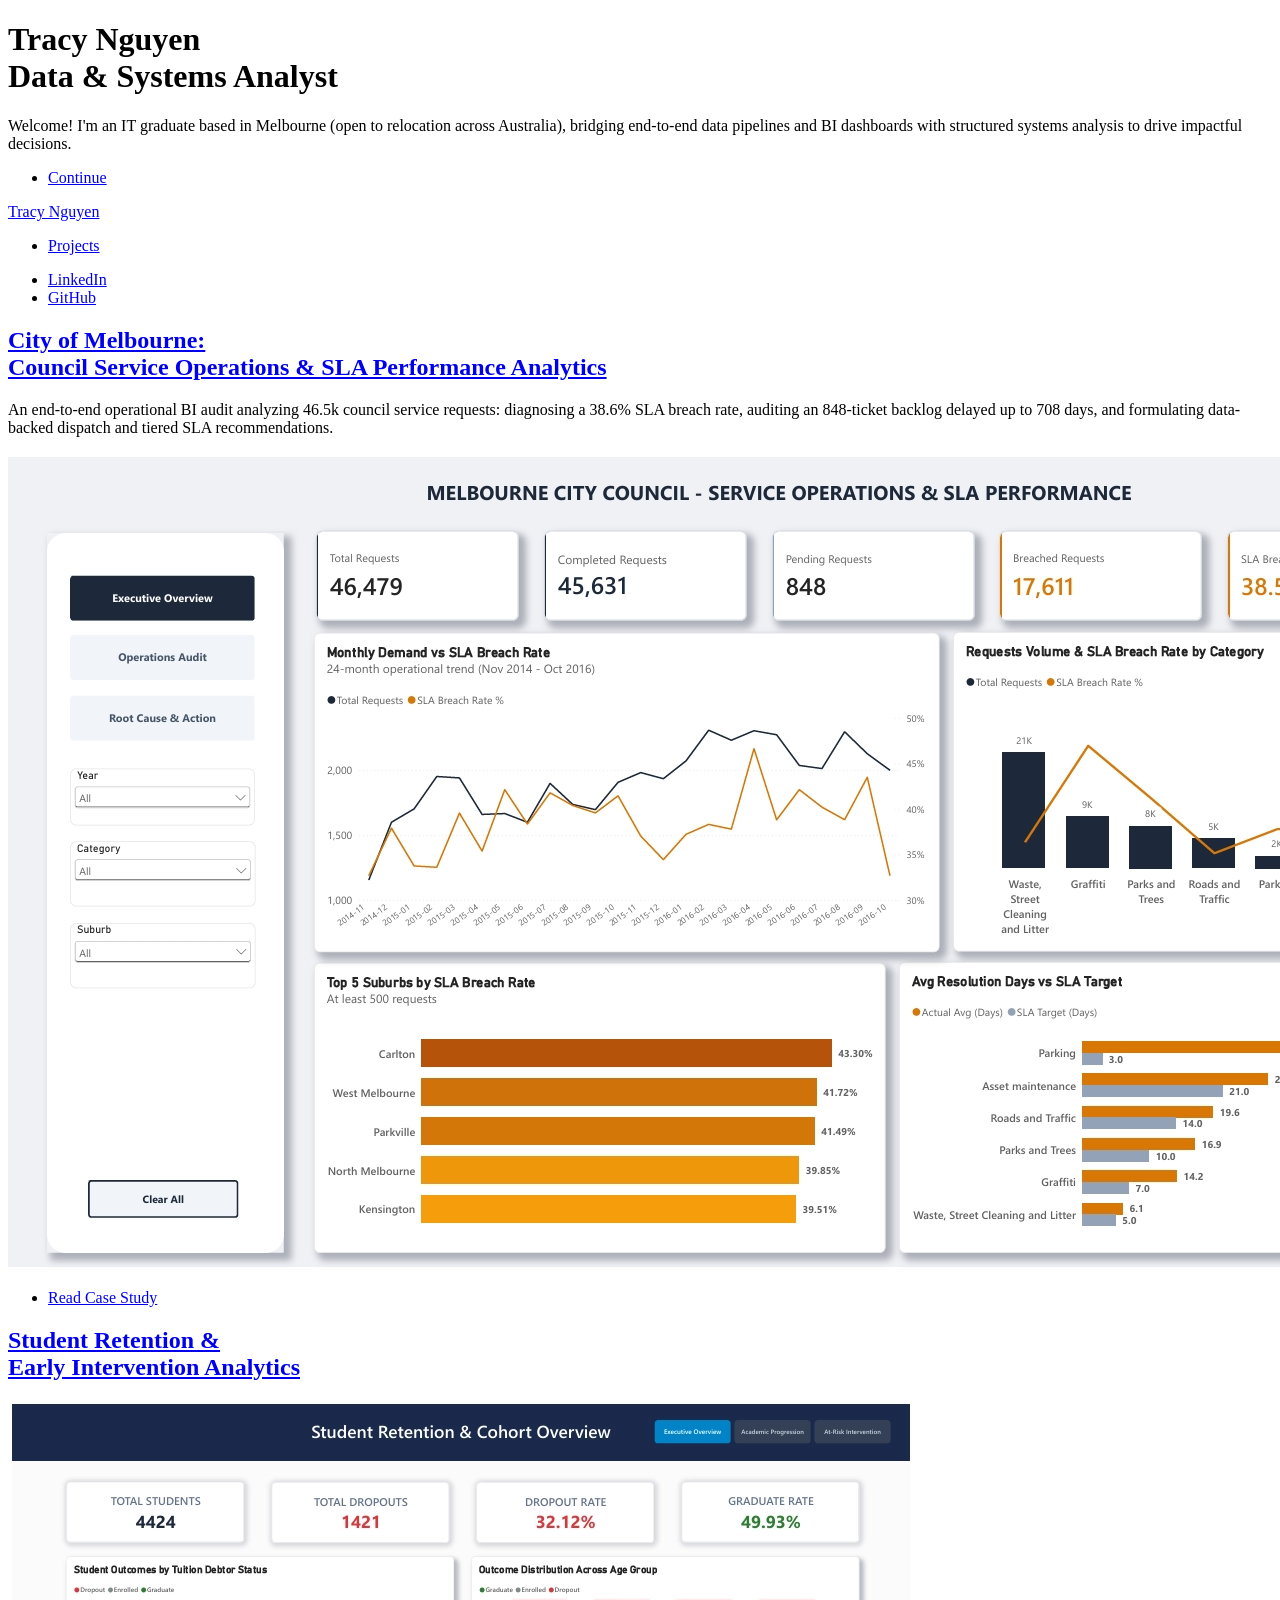
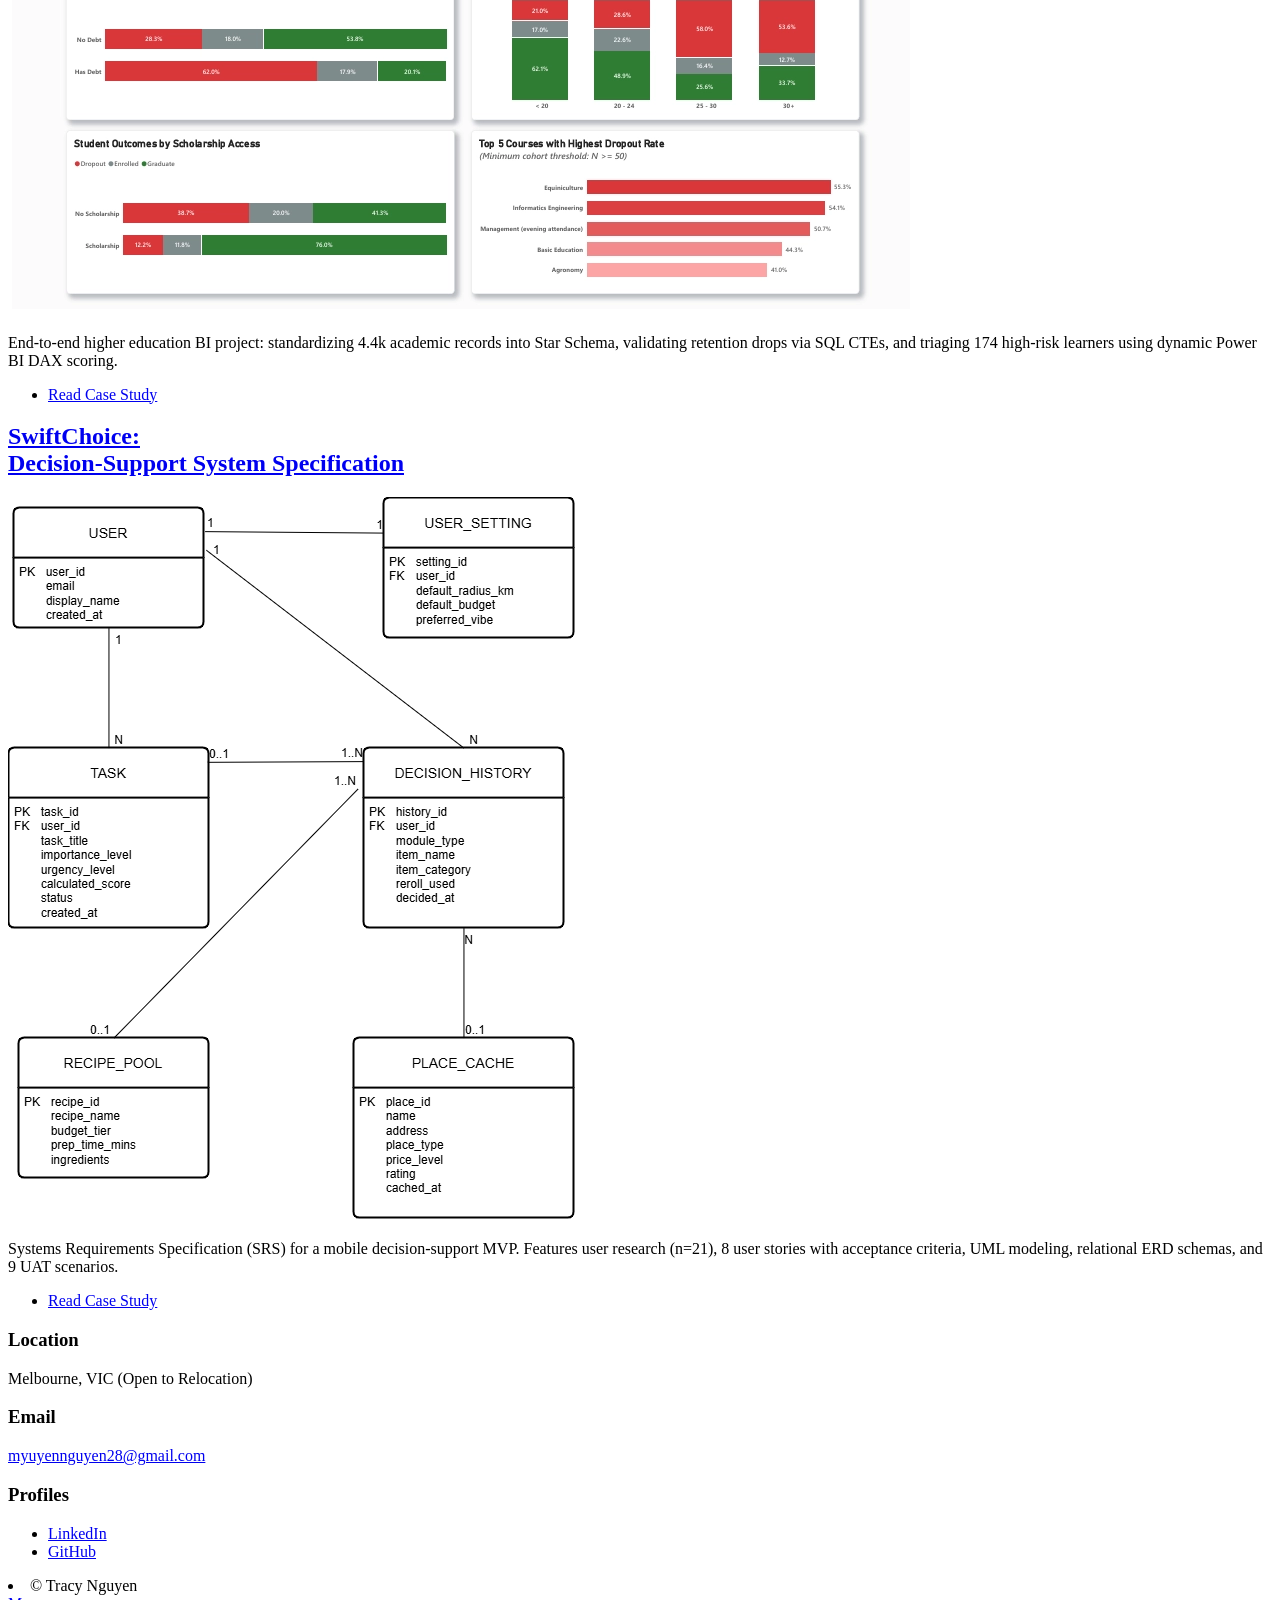
==== commit 83b30e0e: "Refine Melbourne Council case study content and terminology" ====
--- a/index.html
+++ b/index.html
@@ -51,7 +51,7 @@
 										Council Service Operations &amp; SLA Performance Analytics
 									</a>
 								</h2>
-								<p>An end-to-end operational BI audit analyzing 46.5k council service requests: diagnosing a 38.6% SLA breach rate, auditing an 848-ticket backlog aging up to 708 days, and formulating data-backed dispatch and tiered SLA strategies.</p>
+								<p>An end-to-end operational BI audit analyzing 46.5k council service requests: diagnosing a 38.6% SLA breach rate, auditing an 848-ticket backlog delayed up to 708 days, and formulating data-backed dispatch and tiered SLA recommendations.</p>
 							</header>
 							<a href="project-melbourne-council.html" class="image main">
 								<img src="images/page1_executive_overview.jpeg" alt="City of Melbourne Power BI Dashboard" />
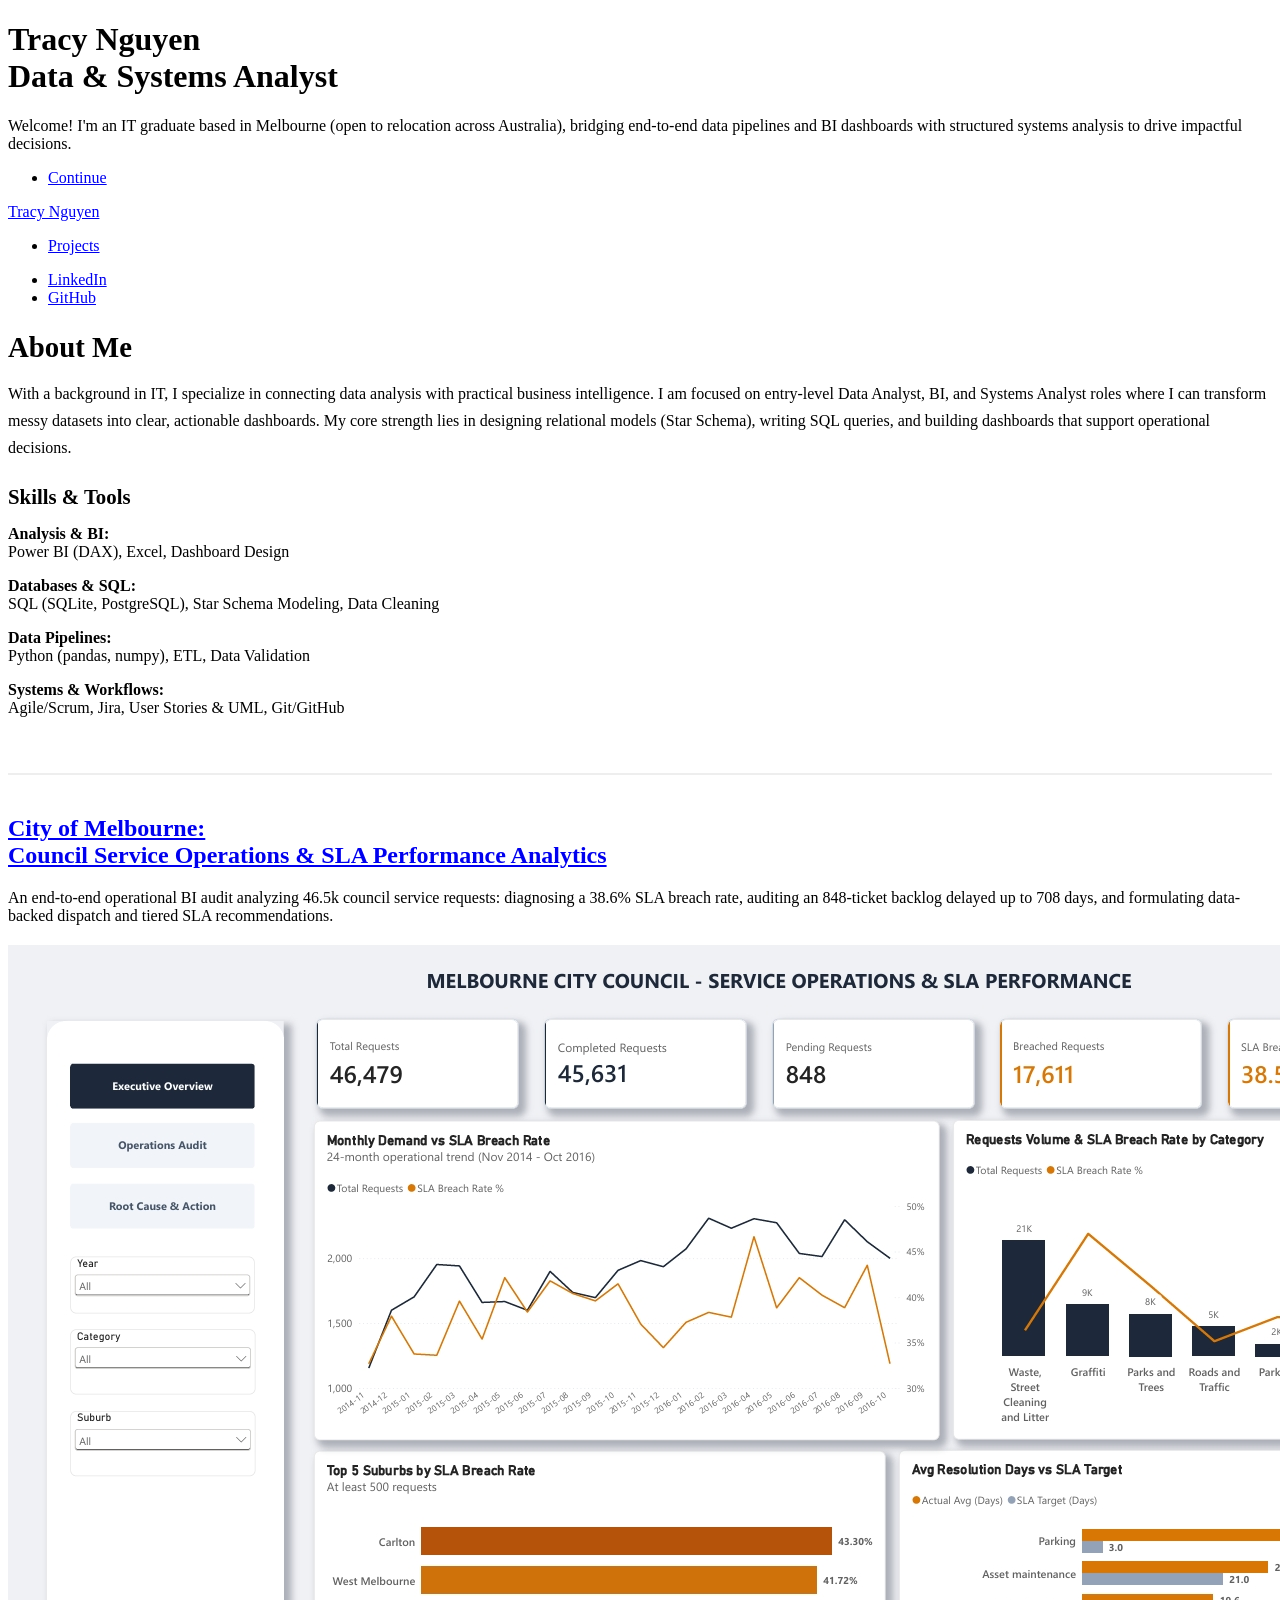
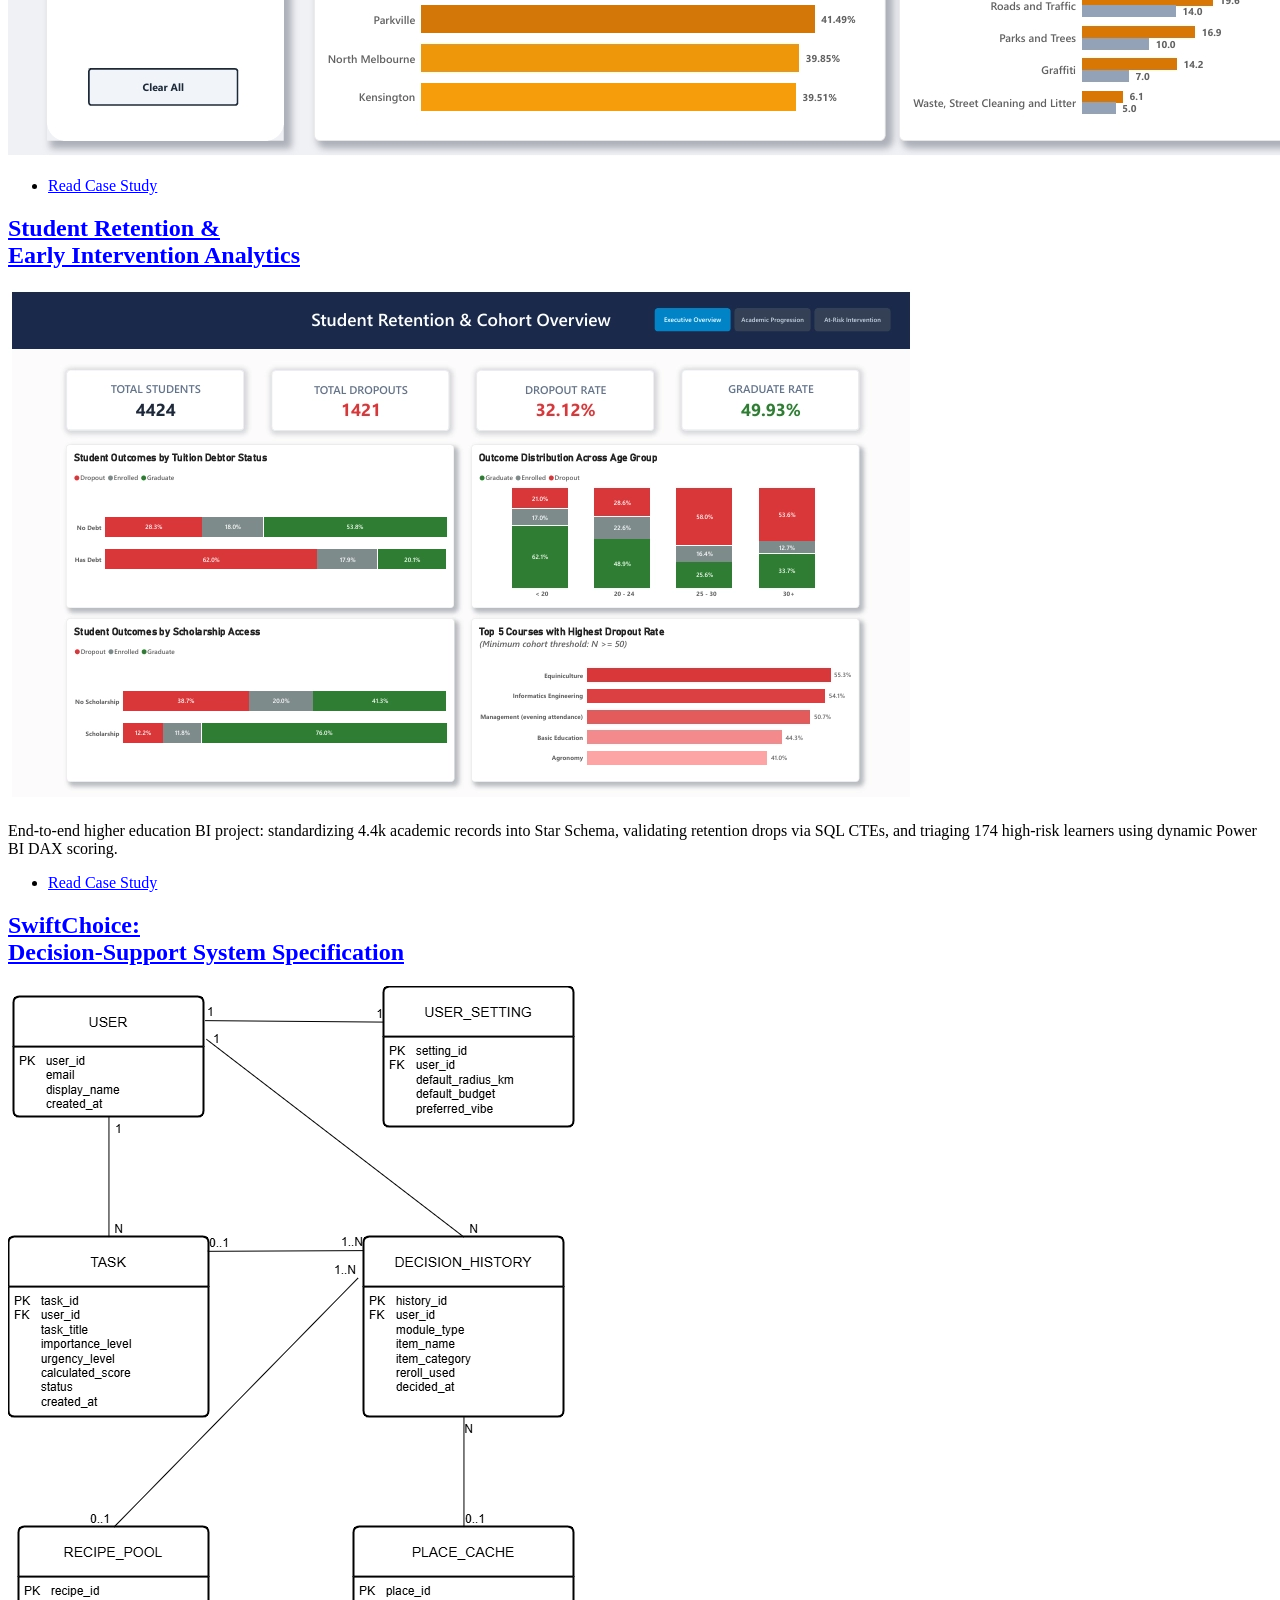
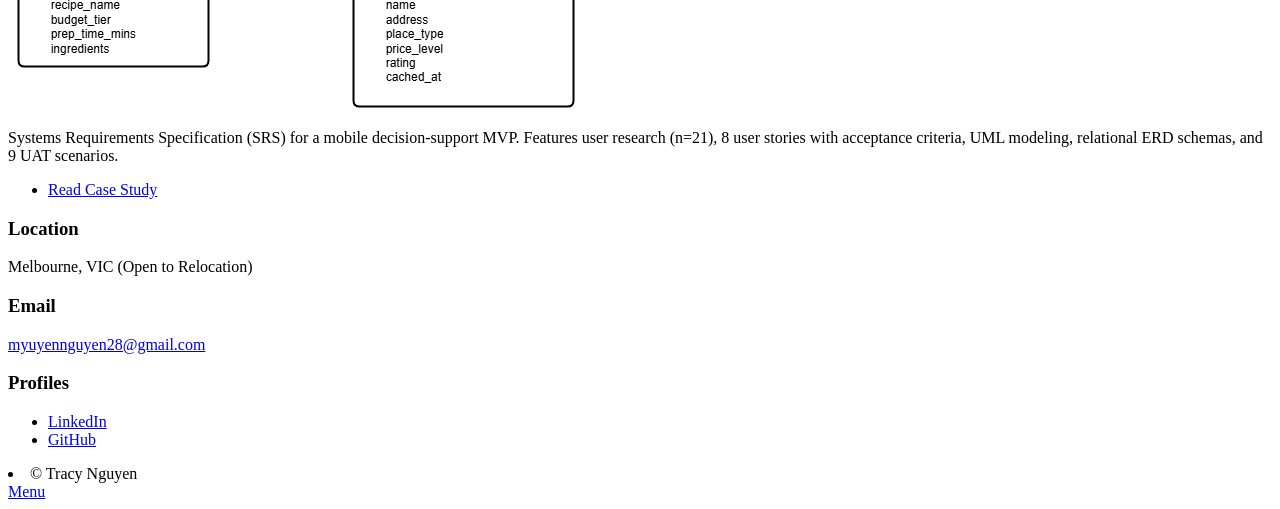
==== commit 64c997a5: "Update About Me and streamline Skills & Tools section" ====
--- a/index.html
+++ b/index.html
@@ -19,7 +19,7 @@
 						Data & Systems Analyst</h1>
 						<p>Welcome! I'm an IT graduate based in Melbourne (open to relocation across Australia), bridging end-to-end data pipelines and BI dashboards with structured systems analysis to drive impactful decisions.</p>
 						<ul class="actions">
-							<li><a href="#header" class="button icon solid solo fa-arrow-down scrolly">Continue</a></li>
+							<li><a href="#about" class="button icon solid solo fa-arrow-down scrolly">Continue</a></li>		
 						</ul>
 					</div>
 
@@ -41,6 +41,40 @@
 
 				<!-- Main -->
 					<div id="main">
+
+						<!-- About Me & Core Skills -->
+						<section id="about" style="border-bottom: solid 2px #eeeeee; margin-bottom: 2.5rem; padding-bottom: 2.5rem;">
+							<header class="major" style="text-align: left; margin-bottom: 1.5rem;">
+								<h2 style="font-size: 1.8rem; margin-bottom: 0.8rem;">About Me</h2>
+								<p style="font-size: 1rem; line-height: 1.7; margin-bottom: 1.5rem;">
+									With a background in IT, I specialize in connecting data analysis with practical business intelligence. I am focused on entry-level Data Analyst, BI, and Systems Analyst roles where I can transform messy datasets into clear, actionable dashboards. My core strength lies in designing relational models (Star Schema), writing SQL queries, and building dashboards that support operational decisions.
+								</p>
+							</header>
+
+							<h3 style="font-size: 1.3rem; margin-top: 1.5rem; margin-bottom: 1rem;">Skills &amp; Tools</h3>
+							<div class="row" style="margin-bottom: 0;">
+								<div class="col-6 col-12-small">
+									<p style="margin-bottom: 1rem;">
+										<strong>Analysis &amp; BI:</strong><br />
+										Power BI (DAX), Excel, Dashboard Design
+									</p>
+									<p style="margin-bottom: 1rem;">
+										<strong>Databases &amp; SQL:</strong><br />
+										SQL (SQLite, PostgreSQL), Star Schema Modeling, Data Cleaning
+									</p>
+								</div>
+								<div class="col-6 col-12-small">
+									<p style="margin-bottom: 1rem;">
+										<strong>Data Pipelines:</strong><br />
+										Python (pandas, numpy), ETL, Data Validation
+									</p>
+									<p style="margin-bottom: 1rem;">
+										<strong>Systems &amp; Workflows:</strong><br />
+										Agile/Scrum, Jira, User Stories &amp; UML, Git/GitHub
+									</p>
+								</div>
+							</div>
+						</section>
 
 						<!-- Featured Post: City of Melbourne SLA Analytics -->
 						<article class="post featured">
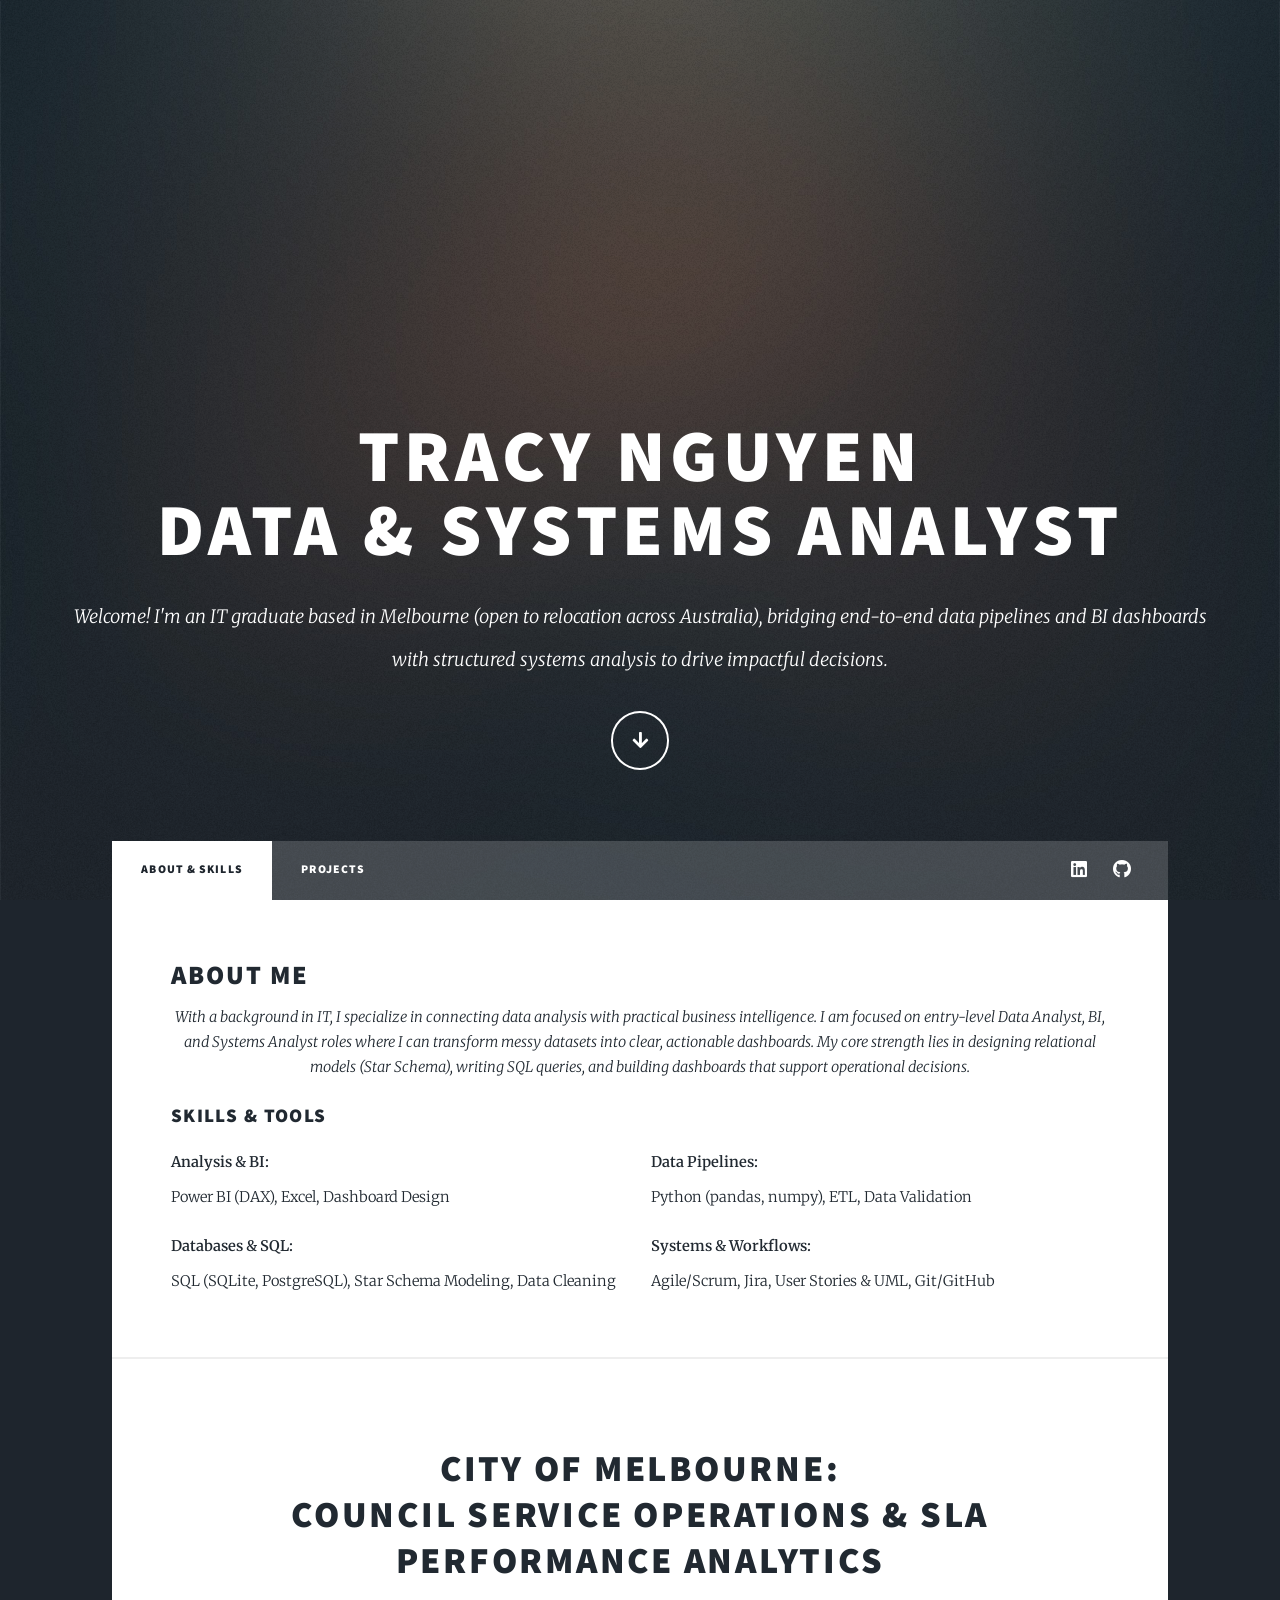
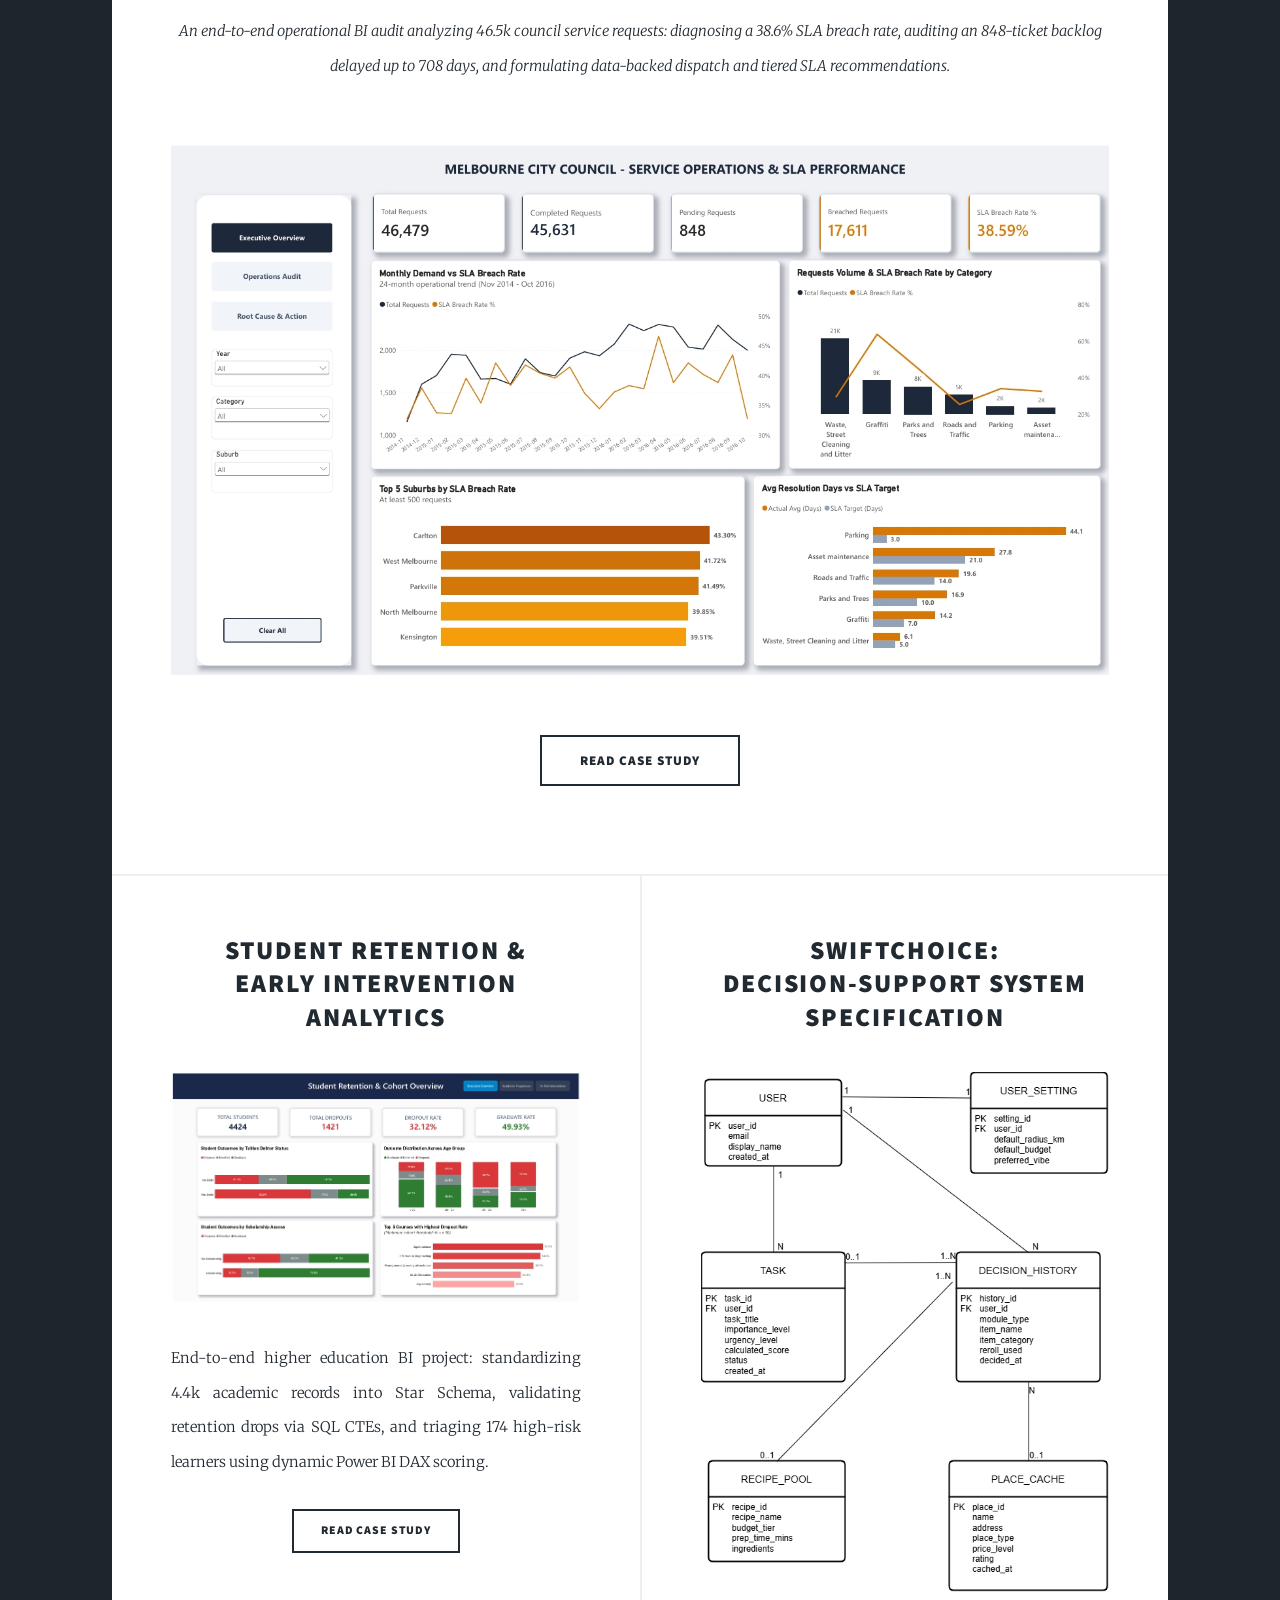
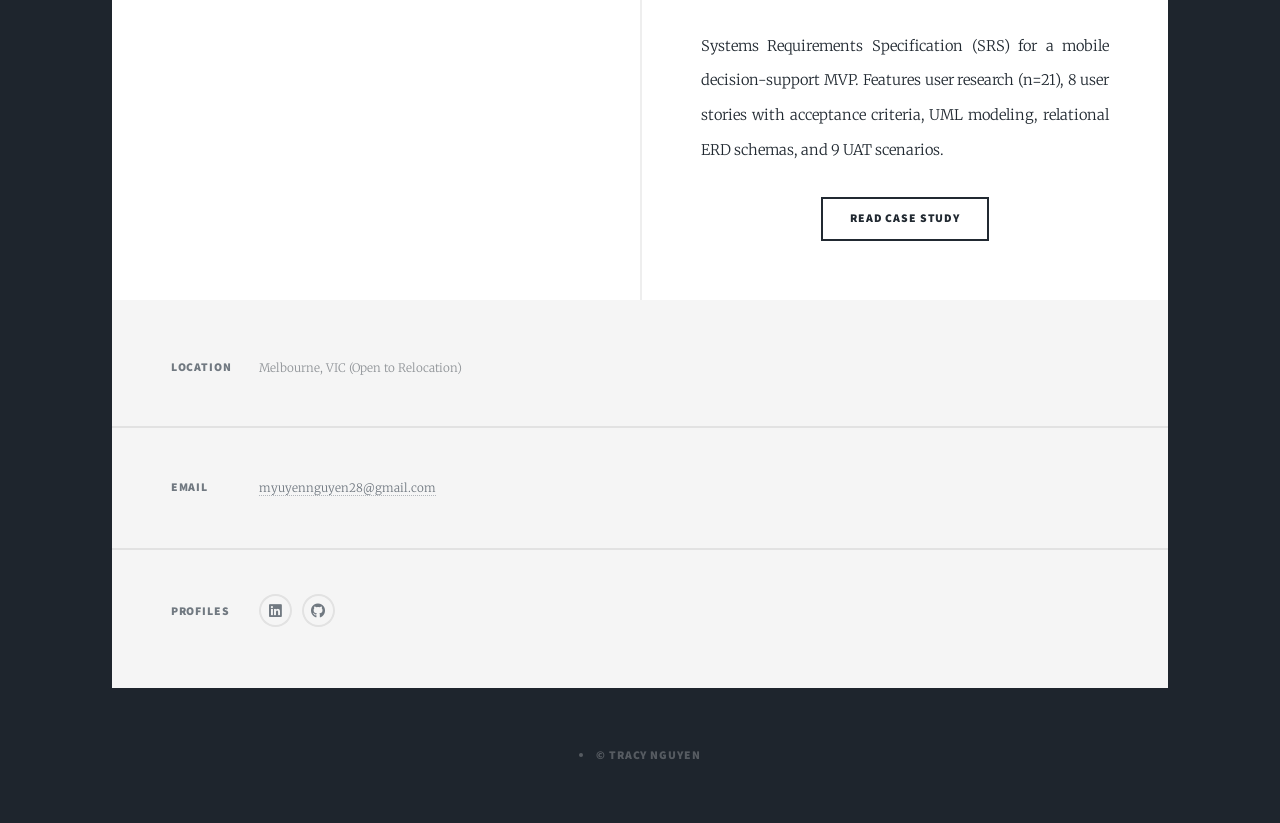
==== commit 33b8ce6f: "Update layout - Update nav menu - Adjust featured post heading size in main.css" ====
--- a/index.html
+++ b/index.html
@@ -19,7 +19,7 @@
 						Data & Systems Analyst</h1>
 						<p>Welcome! I'm an IT graduate based in Melbourne (open to relocation across Australia), bridging end-to-end data pipelines and BI dashboards with structured systems analysis to drive impactful decisions.</p>
 						<ul class="actions">
-							<li><a href="#about" class="button icon solid solo fa-arrow-down scrolly">Continue</a></li>		
+							<li><a href="#header" class="button icon solid solo fa-arrow-down scrolly">Continue</a></li>		
 						</ul>
 					</div>
 
@@ -31,7 +31,8 @@
 				<!-- Nav -->
 					<nav id="nav">
 						<ul class="links">
-							<li class="active"><a href="index.html">Projects</a></li>
+							<li class="active"><a href="#about">About &amp; Skills</a></li>
+							<li><a href="#projects">Projects</a></li>
 						</ul>
 						<ul class="icons">
 							<li><a href="https://www.linkedin.com/in/tracy-nguyen-it" target="_blank" class="icon brands fa-linkedin"><span class="label">LinkedIn</span></a></li>
@@ -43,7 +44,7 @@
 					<div id="main">
 
 						<!-- About Me & Core Skills -->
-						<section id="about" style="border-bottom: solid 2px #eeeeee; margin-bottom: 2.5rem; padding-bottom: 2.5rem;">
+						<section id="about" style="margin-bottom: 2rem; padding-bottom: 1rem;">
 							<header class="major" style="text-align: left; margin-bottom: 1.5rem;">
 								<h2 style="font-size: 1.8rem; margin-bottom: 0.8rem;">About Me</h2>
 								<p style="font-size: 1rem; line-height: 1.7; margin-bottom: 1.5rem;">
@@ -77,7 +78,7 @@
 						</section>
 
 						<!-- Featured Post: City of Melbourne SLA Analytics -->
-						<article class="post featured">
+						<article id="projects" class="post featured">
 							<header class="major">
 								<h2>
 									<a href="project-melbourne-council.html">
--- a/assets/css/main.css
+++ b/assets/css/main.css
@@ -3787,8 +3787,8 @@
 			}
 
 			#main > .post header.major > h1, #main > .post header.major h2 {
-				font-size: 4rem;
-				line-height: 1.1;
+				font-size: 2.5rem;
+				line-height: 1.25;
 				margin: 0 0 2rem 0;
 			}
 
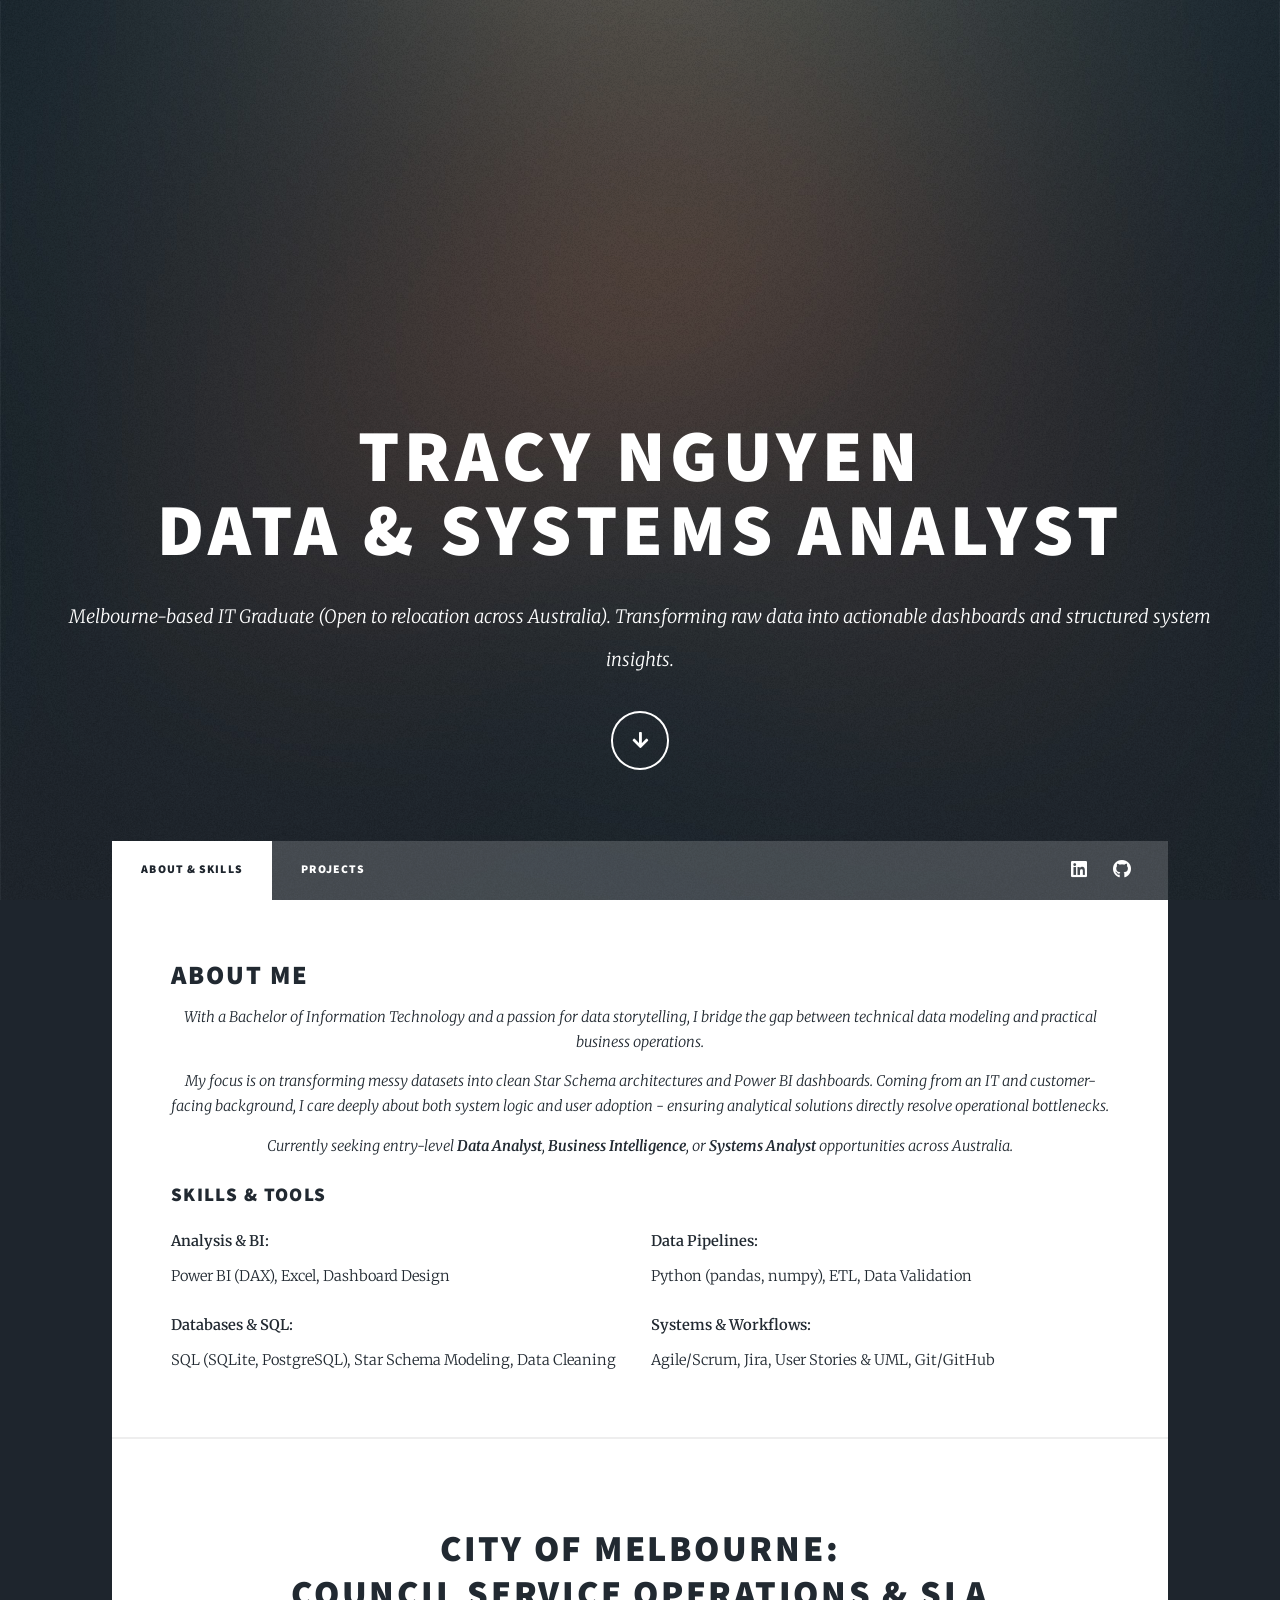
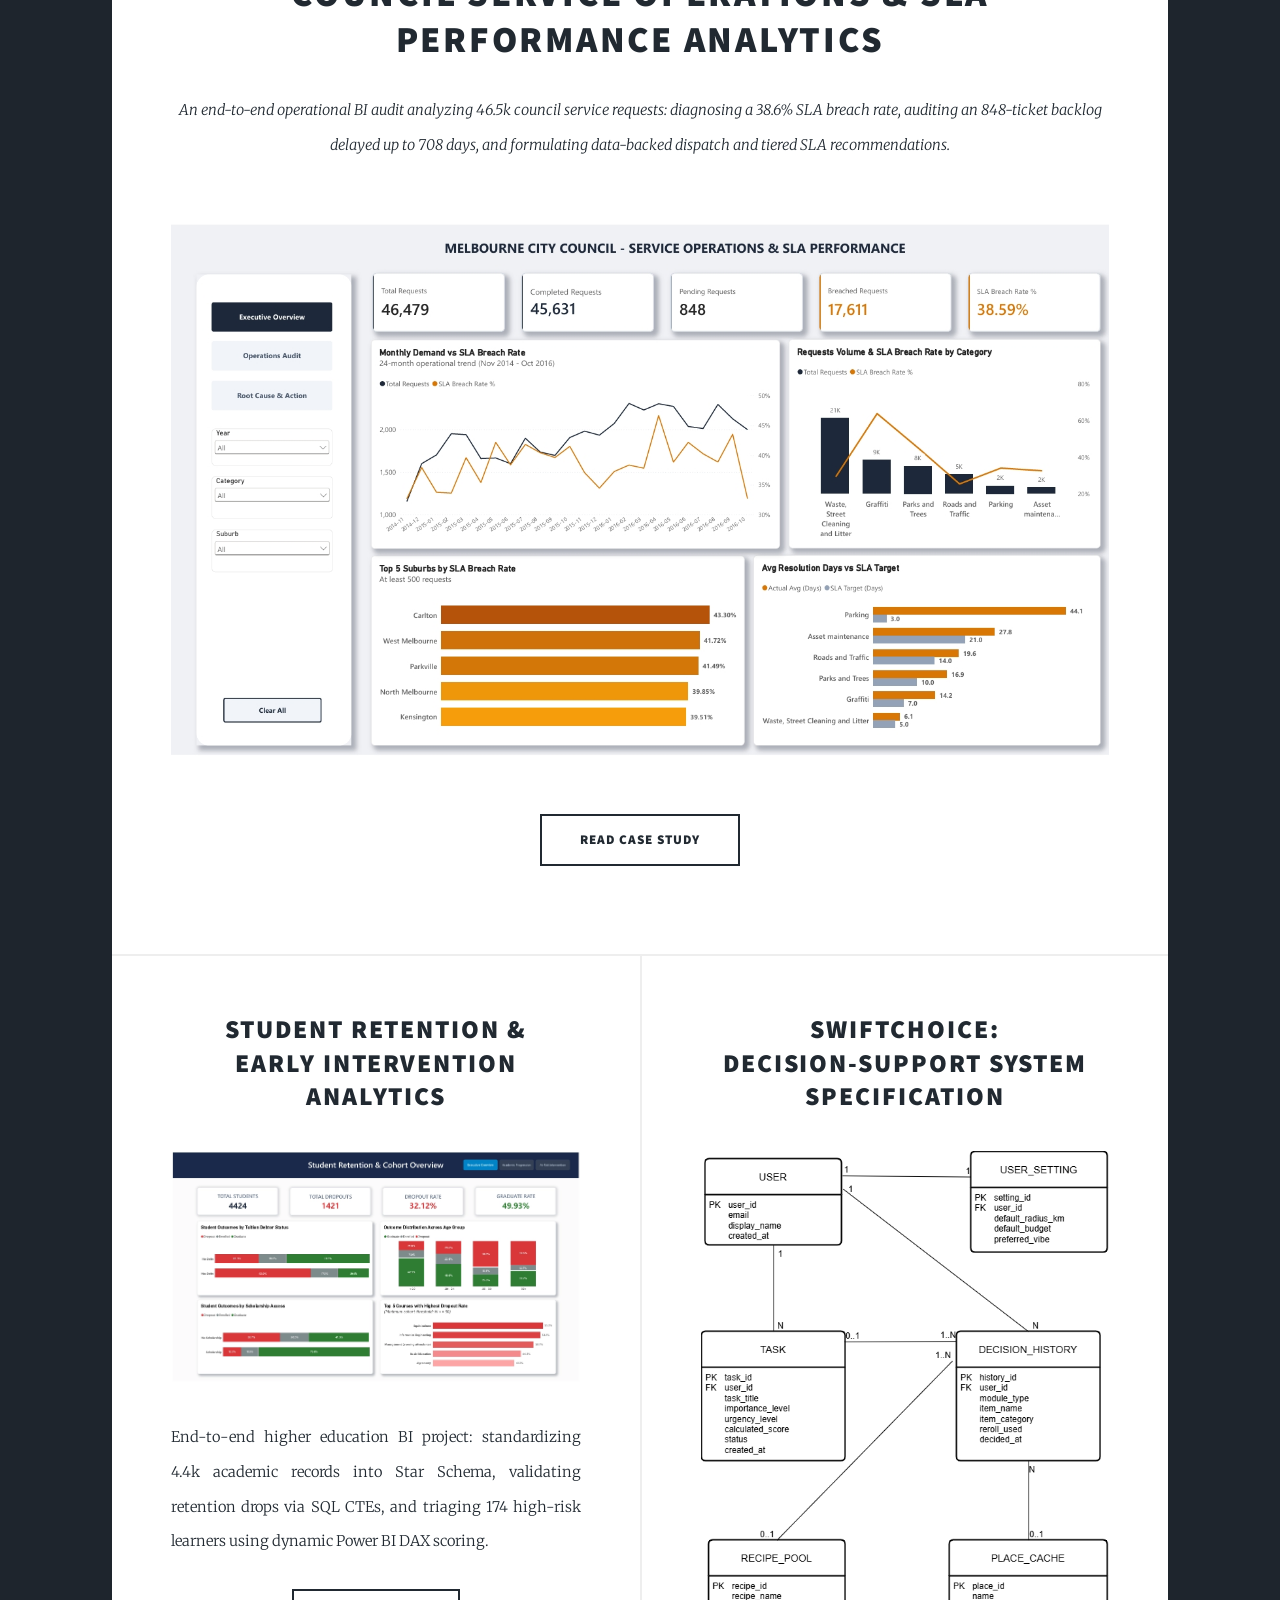
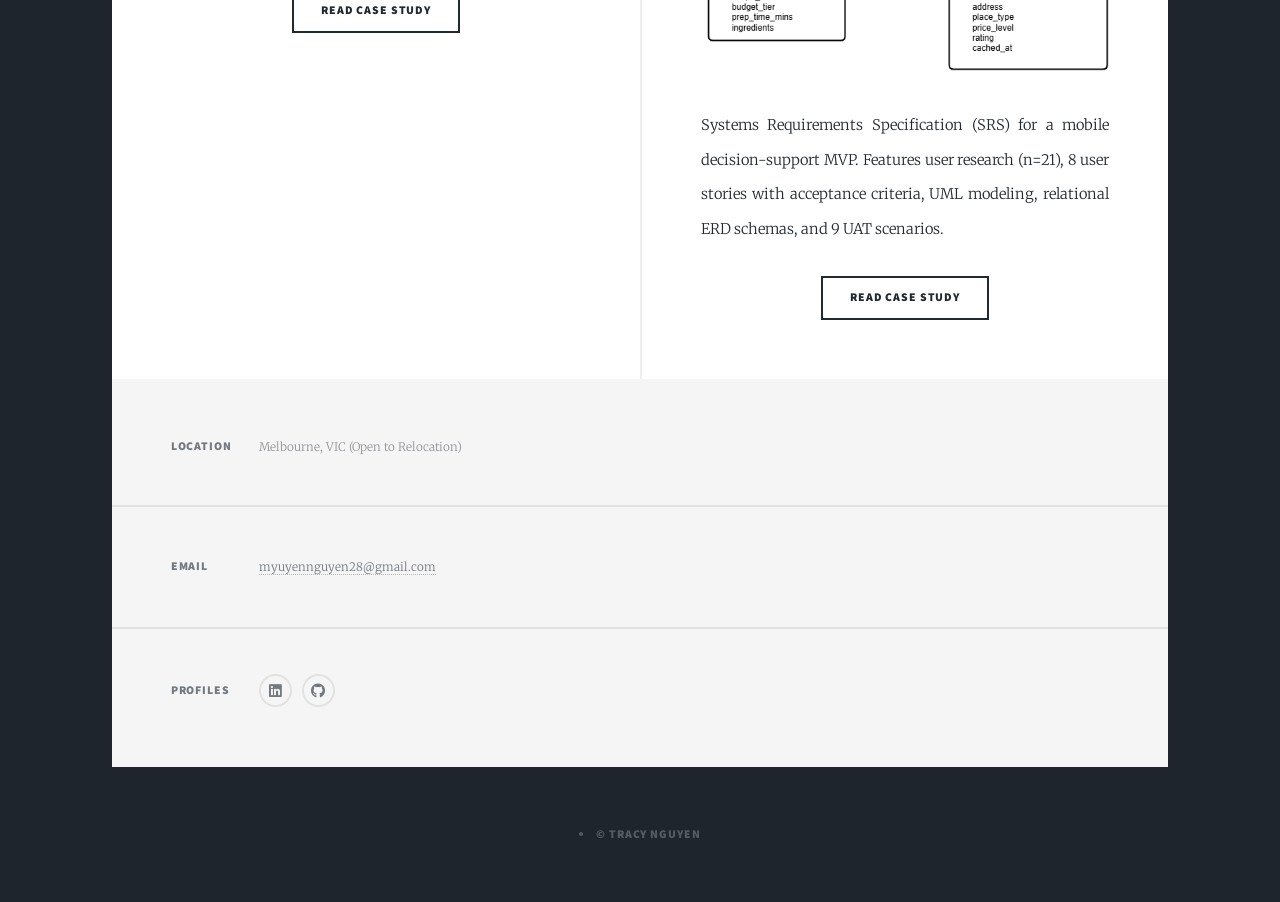
==== commit 126e0cc3: "Edit Hero section and About me" ====
--- a/index.html
+++ b/index.html
@@ -17,7 +17,7 @@
 					<div id="intro">
 						<h1>Tracy Nguyen<br />
 						Data & Systems Analyst</h1>
-						<p>Welcome! I'm an IT graduate based in Melbourne (open to relocation across Australia), bridging end-to-end data pipelines and BI dashboards with structured systems analysis to drive impactful decisions.</p>
+						<p>Melbourne-based IT Graduate (Open to relocation across Australia). Transforming raw data into actionable dashboards and structured system insights.</p>
 						<ul class="actions">
 							<li><a href="#header" class="button icon solid solo fa-arrow-down scrolly">Continue</a></li>		
 						</ul>
@@ -45,12 +45,18 @@
 
 						<!-- About Me & Core Skills -->
 						<section id="about" style="margin-bottom: 2rem; padding-bottom: 1rem;">
-							<header class="major" style="text-align: left; margin-bottom: 1.5rem;">
-								<h2 style="font-size: 1.8rem; margin-bottom: 0.8rem;">About Me</h2>
-								<p style="font-size: 1rem; line-height: 1.7; margin-bottom: 1.5rem;">
-									With a background in IT, I specialize in connecting data analysis with practical business intelligence. I am focused on entry-level Data Analyst, BI, and Systems Analyst roles where I can transform messy datasets into clear, actionable dashboards. My core strength lies in designing relational models (Star Schema), writing SQL queries, and building dashboards that support operational decisions.
-								</p>
-							</header>
+						<header class="major" style="text-align: left; margin-bottom: 1.5rem;">
+							<h2 style="font-size: 1.8rem; margin-bottom: 0.8rem;">About Me</h2>
+							<p style="font-size: 1rem; line-height: 1.7; margin-bottom: 1rem;">
+								With a Bachelor of Information Technology and a passion for data storytelling, I bridge the gap between technical data modeling and practical business operations.
+							</p>
+							<p style="font-size: 1rem; line-height: 1.7; margin-bottom: 1rem;">
+								My focus is on transforming messy datasets into clean Star Schema architectures and Power BI dashboards. Coming from an IT and customer-facing background, I care deeply about both system logic and user adoption - ensuring analytical solutions directly resolve operational bottlenecks.
+							</p>
+							<p style="font-size: 1rem; line-height: 1.7; margin-bottom: 1.5rem;">
+								Currently seeking entry-level <strong>Data Analyst</strong>, <strong>Business Intelligence</strong>, or <strong>Systems Analyst</strong> opportunities across Australia.
+							</p>
+						</header>
 
 							<h3 style="font-size: 1.3rem; margin-top: 1.5rem; margin-bottom: 1rem;">Skills &amp; Tools</h3>
 							<div class="row" style="margin-bottom: 0;">
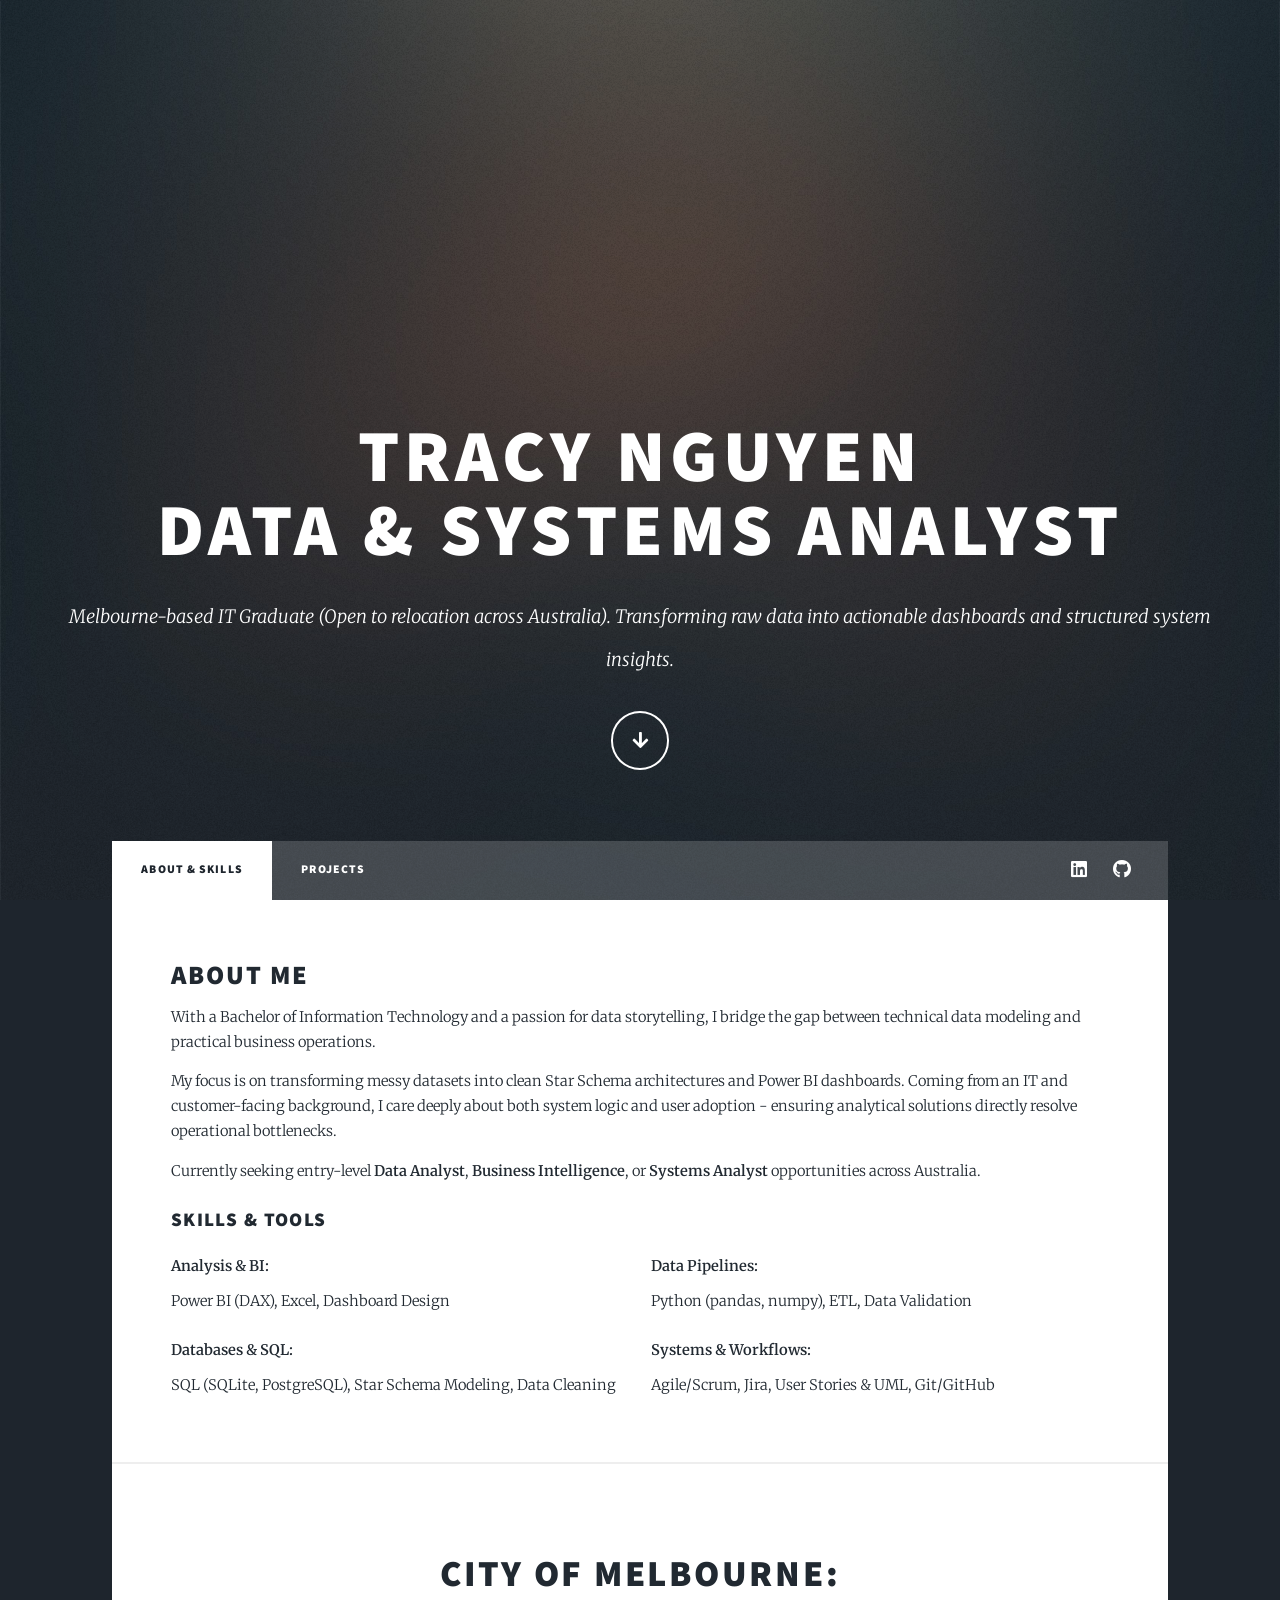
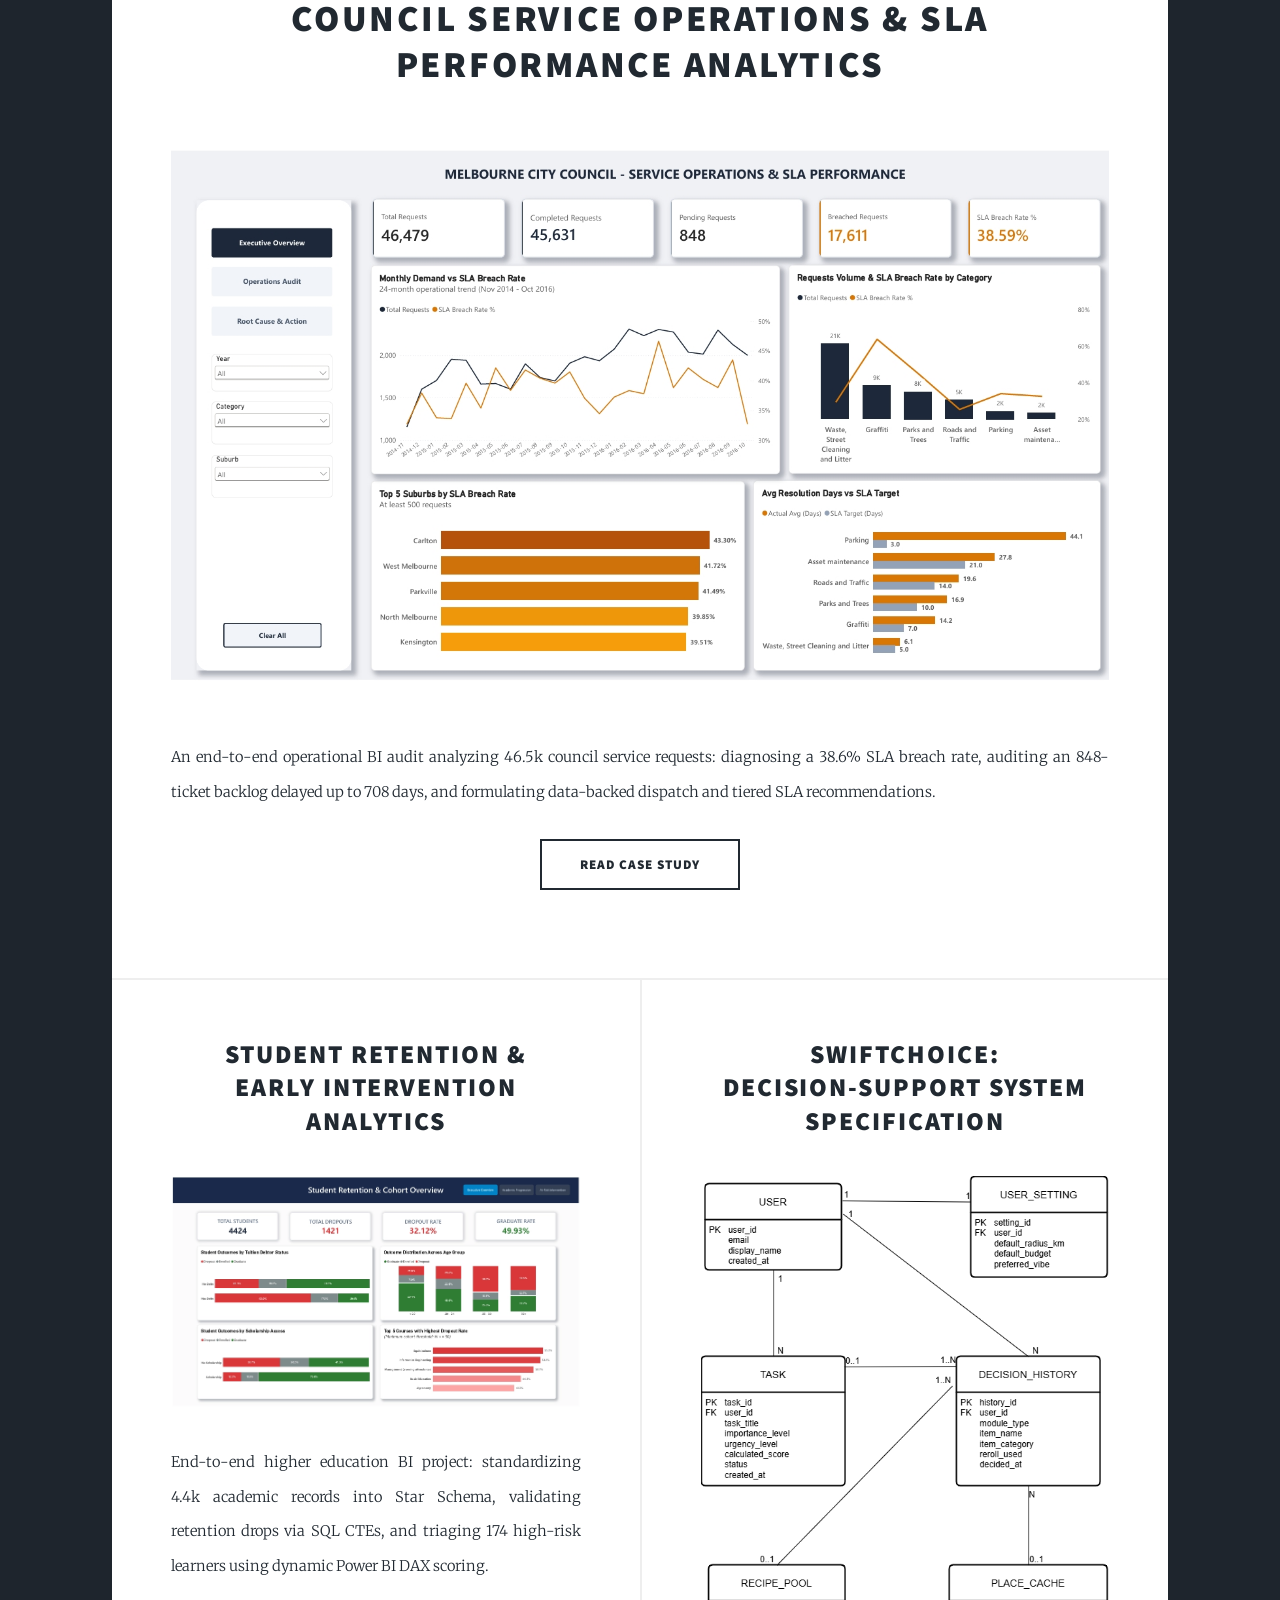
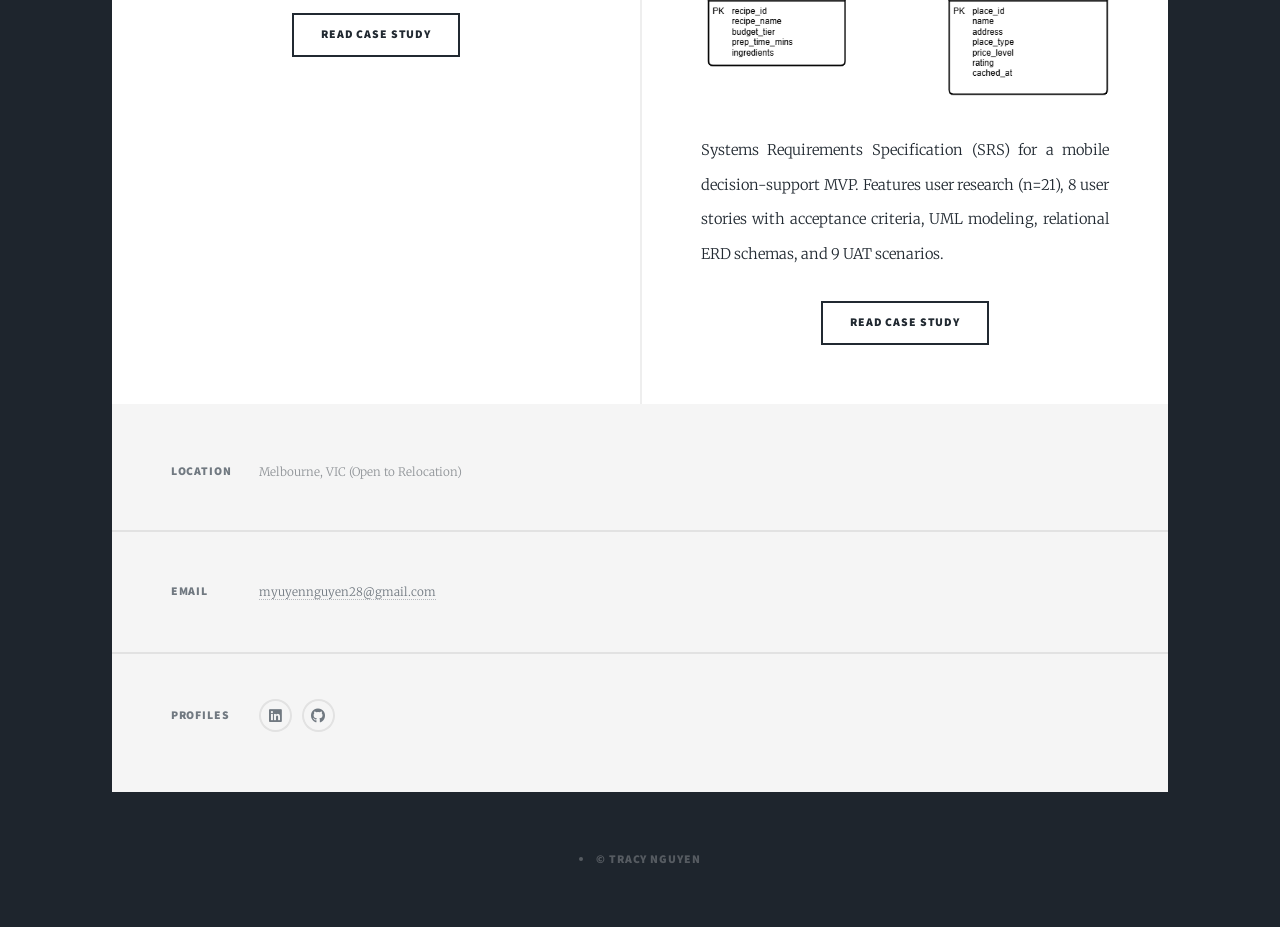
==== commit dfdd780a: "Update index Fix layout" ====
--- a/index.html
+++ b/index.html
@@ -47,13 +47,13 @@
 						<section id="about" style="margin-bottom: 2rem; padding-bottom: 1rem;">
 						<header class="major" style="text-align: left; margin-bottom: 1.5rem;">
 							<h2 style="font-size: 1.8rem; margin-bottom: 0.8rem;">About Me</h2>
-							<p style="font-size: 1rem; line-height: 1.7; margin-bottom: 1rem;">
+							<p style="text-align: left; font-style: normal; line-height: 1.7; margin-bottom: 1rem;">
 								With a Bachelor of Information Technology and a passion for data storytelling, I bridge the gap between technical data modeling and practical business operations.
 							</p>
-							<p style="font-size: 1rem; line-height: 1.7; margin-bottom: 1rem;">
+							<p style="text-align: left; font-style: normal; line-height: 1.7; margin-bottom: 1rem;">
 								My focus is on transforming messy datasets into clean Star Schema architectures and Power BI dashboards. Coming from an IT and customer-facing background, I care deeply about both system logic and user adoption - ensuring analytical solutions directly resolve operational bottlenecks.
 							</p>
-							<p style="font-size: 1rem; line-height: 1.7; margin-bottom: 1.5rem;">
+							<p style="text-align: left; font-style: normal; line-height: 1.7; margin-bottom: 1rem;">
 								Currently seeking entry-level <strong>Data Analyst</strong>, <strong>Business Intelligence</strong>, or <strong>Systems Analyst</strong> opportunities across Australia.
 							</p>
 						</header>
@@ -92,11 +92,12 @@
 										Council Service Operations &amp; SLA Performance Analytics
 									</a>
 								</h2>
-								<p>An end-to-end operational BI audit analyzing 46.5k council service requests: diagnosing a 38.6% SLA breach rate, auditing an 848-ticket backlog delayed up to 708 days, and formulating data-backed dispatch and tiered SLA recommendations.</p>
 							</header>
 							<a href="project-melbourne-council.html" class="image main">
 								<img src="images/page1_executive_overview.jpeg" alt="City of Melbourne Power BI Dashboard" />
 							</a>
+							<p>An end-to-end operational BI audit analyzing 46.5k council service requests: diagnosing a 38.6% SLA breach rate, auditing an 848-ticket backlog delayed up to 708 days, and formulating data-backed dispatch and tiered SLA recommendations.</p>
+
 							<ul class="actions special">
 								<li><a href="project-melbourne-council.html" class="button large">Read Case Study</a></li>
 							</ul>
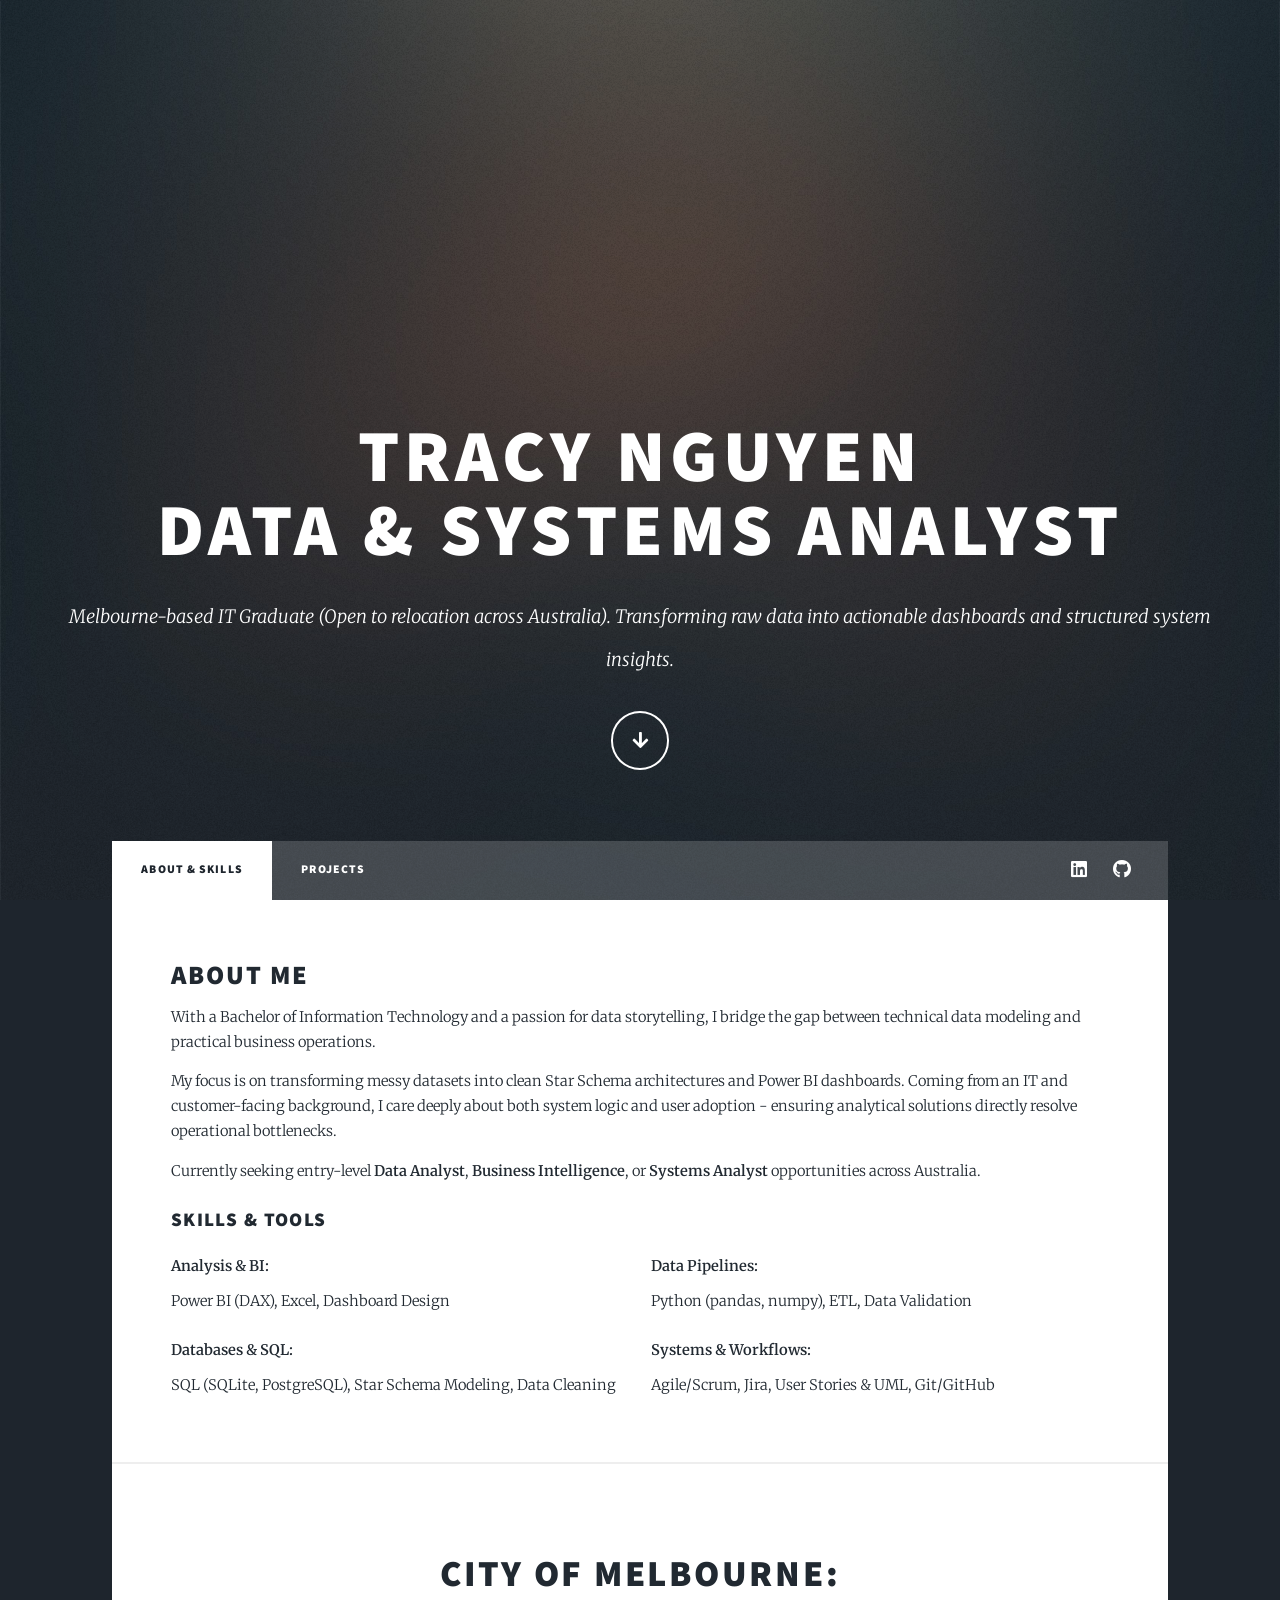
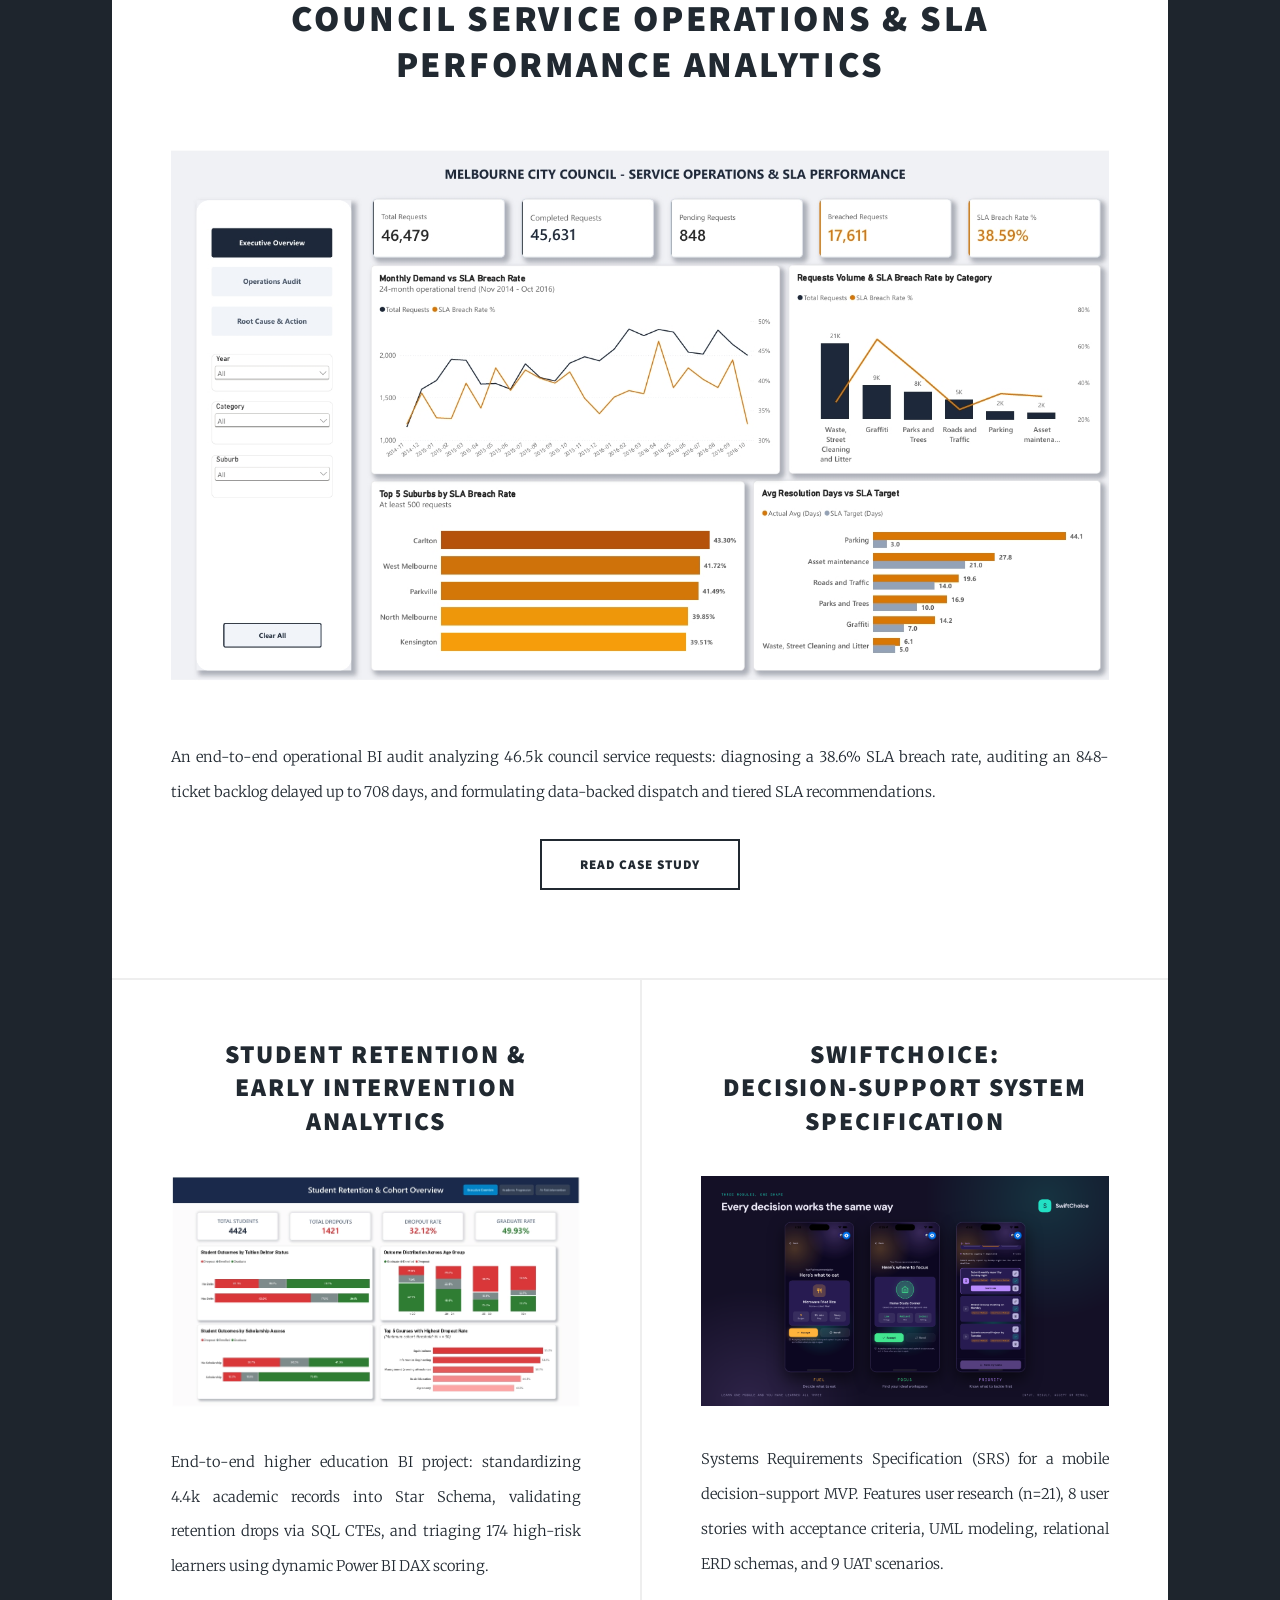
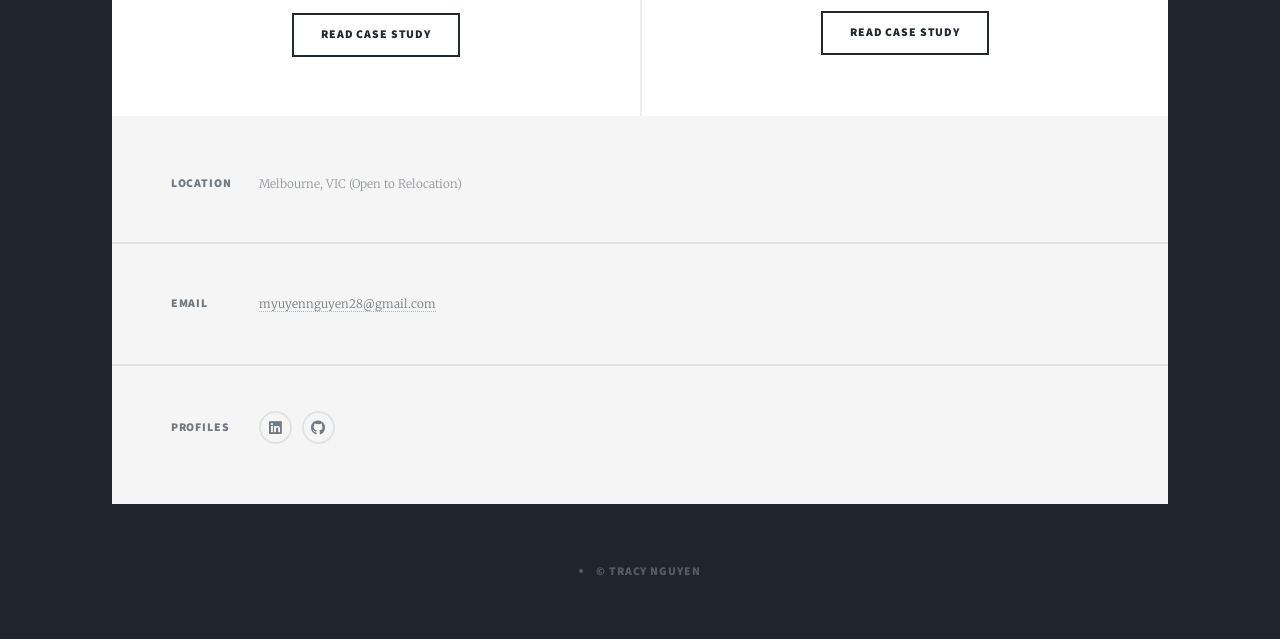
==== commit 12eca4b3: "Change hero image of SwiftChoice" ====
--- a/index.html
+++ b/index.html
@@ -136,7 +136,7 @@
 									</h2>
 								</header>
 								<a href="project-swiftchoice.html" class="image fit">
-									<img src="images/erd.png" alt="SwiftChoice Systems Architecture" />
+									<img src="images/swiftchoice-showcase.png" alt="SwiftChoice Systems Architecture" />
 								</a>
 								<p>Systems Requirements Specification (SRS) for a mobile decision-support MVP. Features user research (n=21), 8 user stories with acceptance criteria, UML modeling, relational ERD schemas, and 9 UAT scenarios.</p>
 								<ul class="actions special">
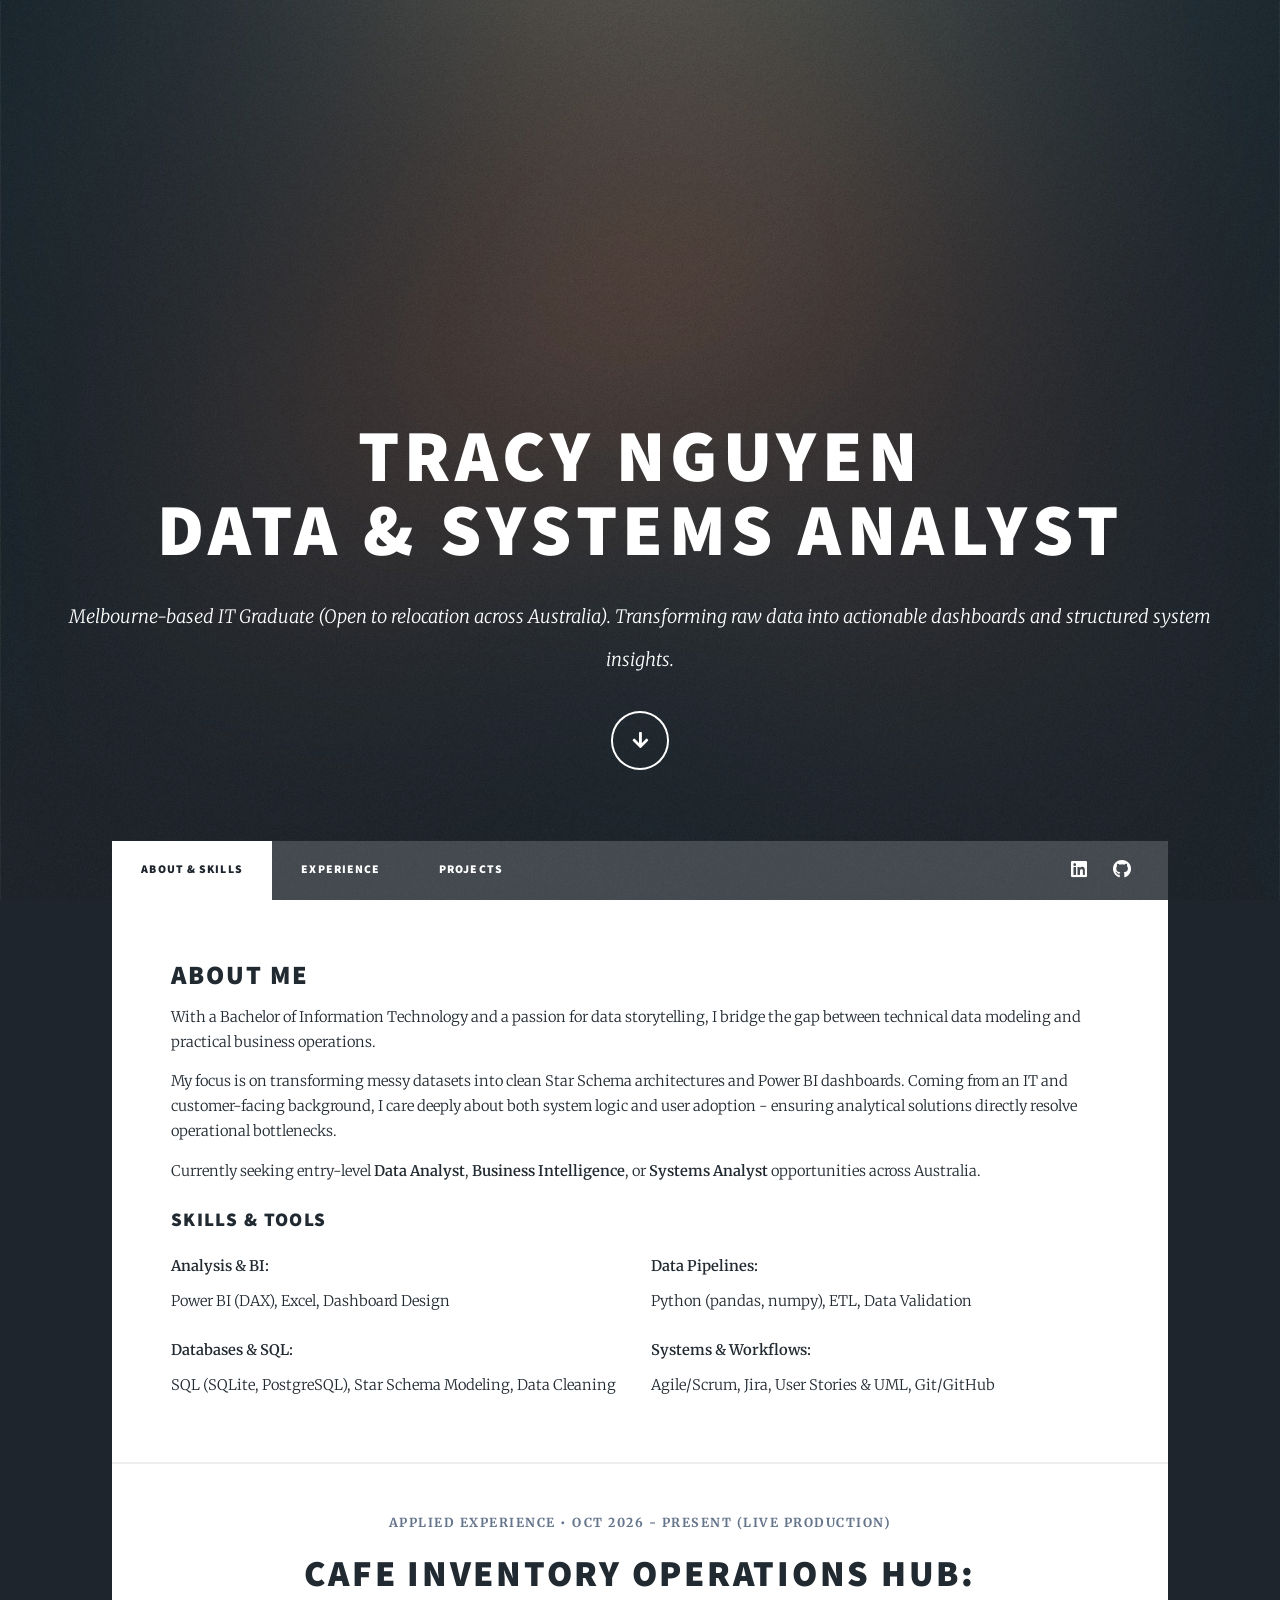
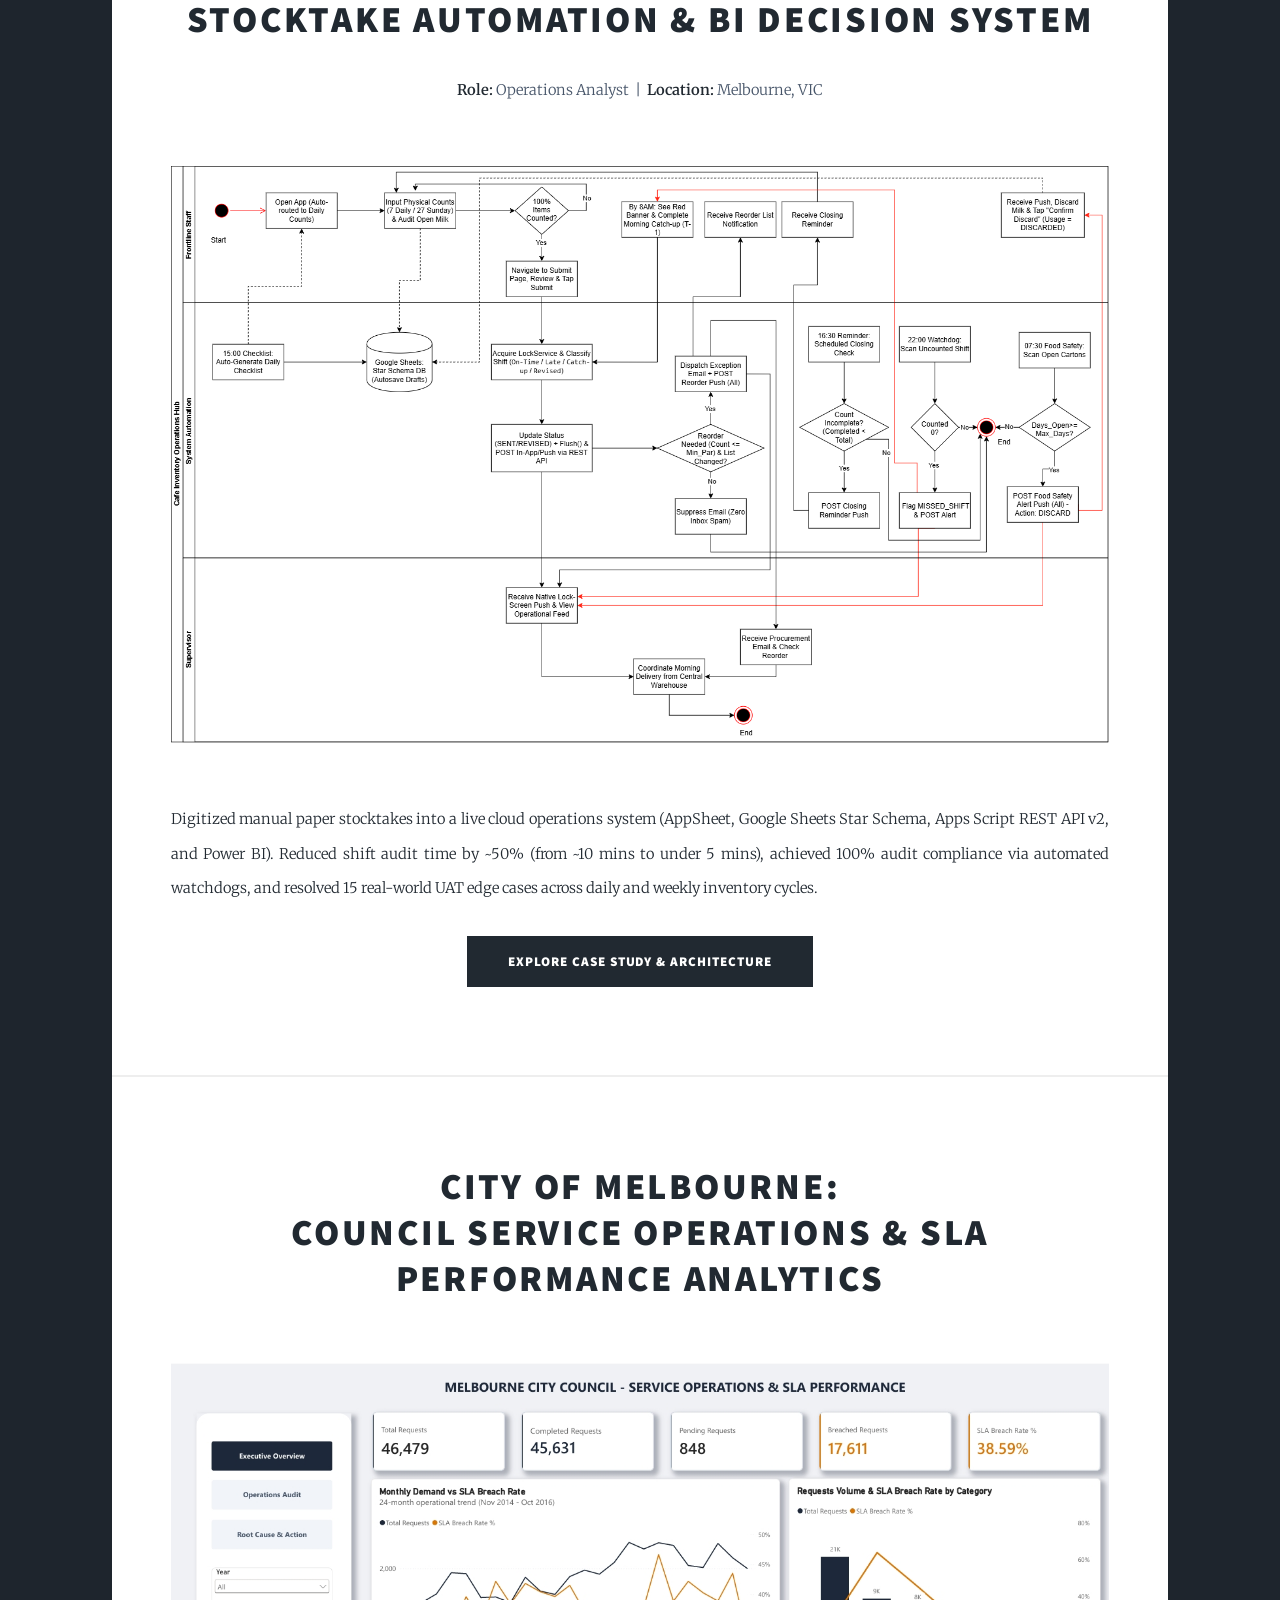
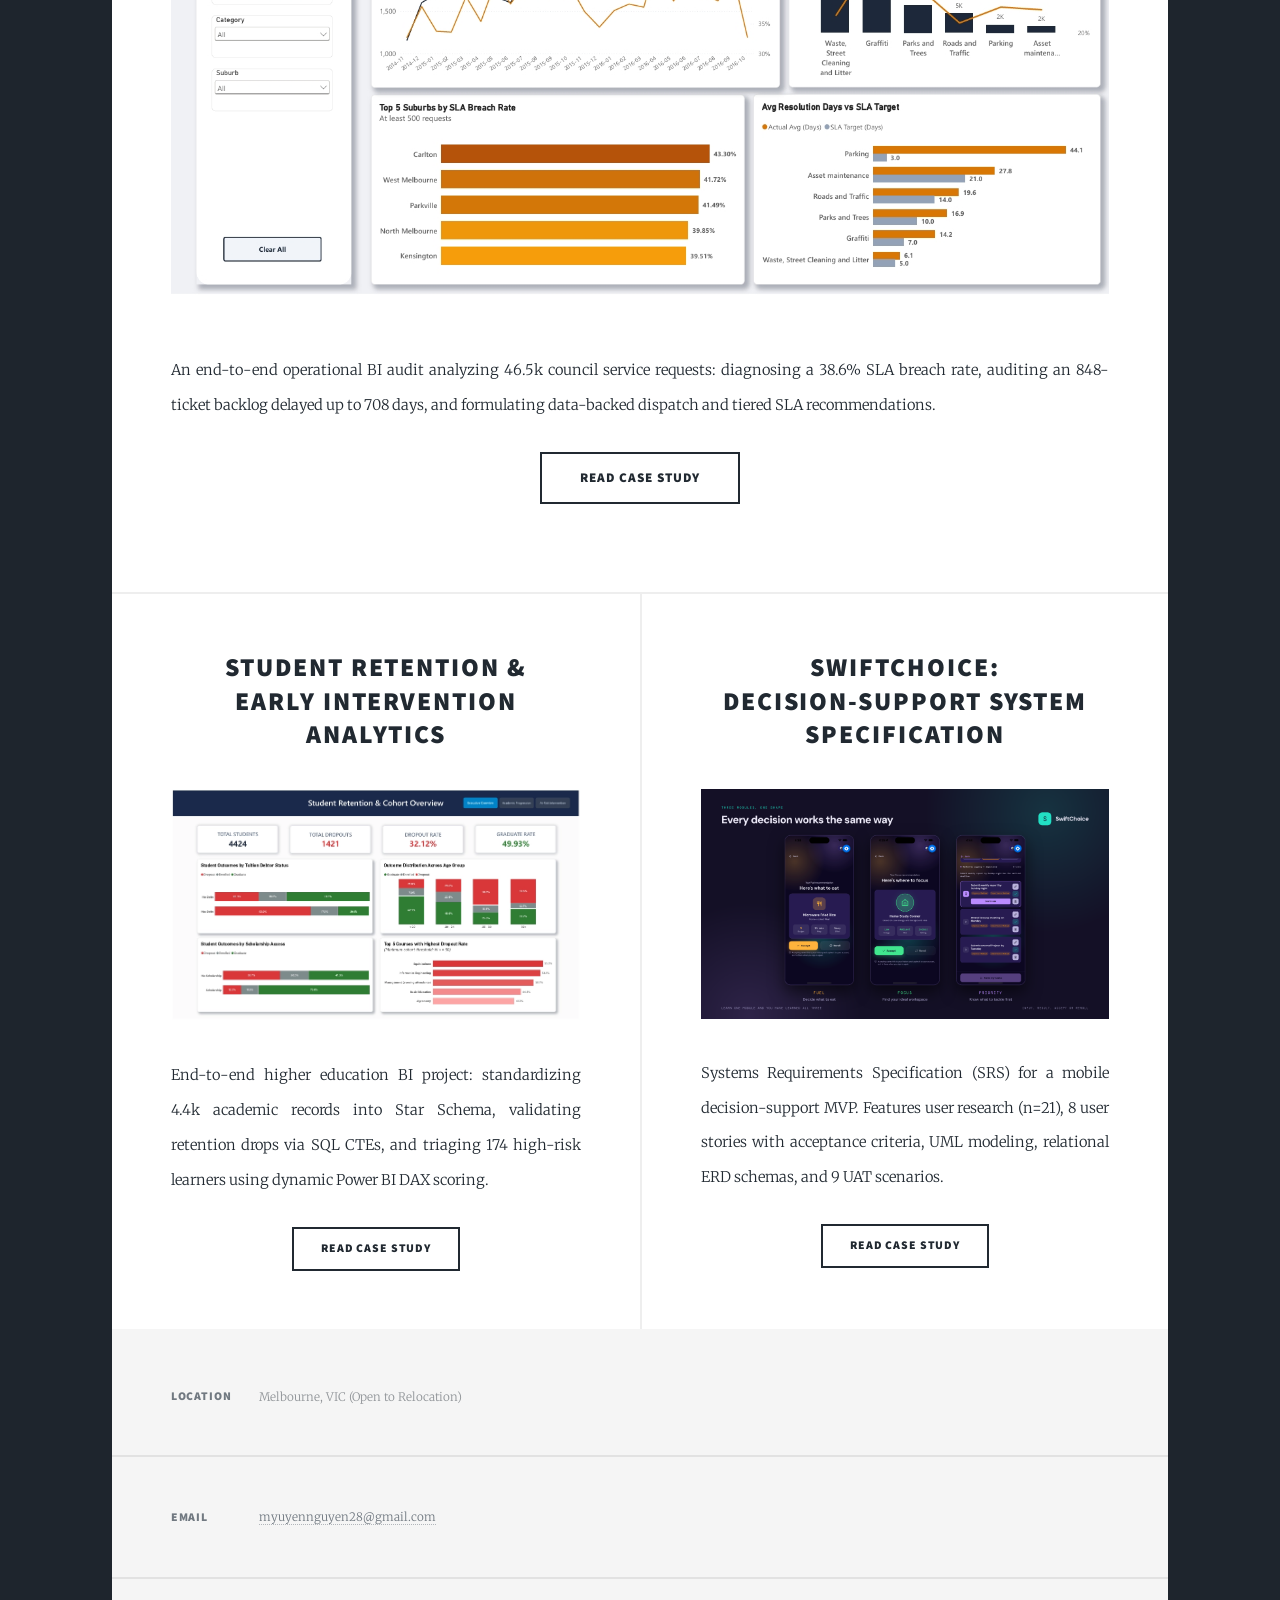
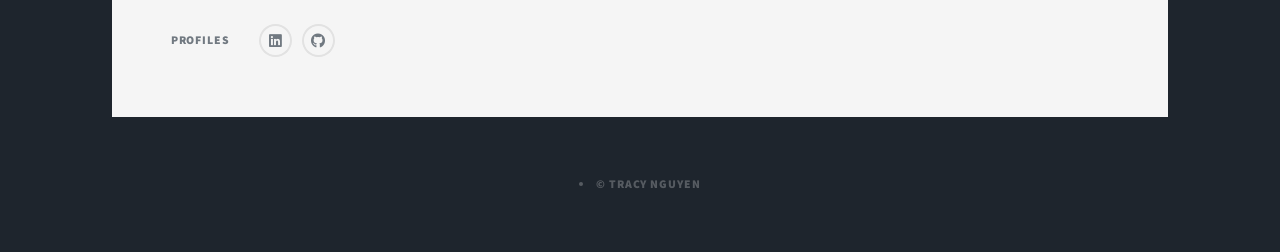
==== commit dd6e82bd: "Add Cafe Inventory Operations Hub applied experience & case study" ====
--- a/index.html
+++ b/index.html
@@ -32,6 +32,7 @@
 					<nav id="nav">
 						<ul class="links">
 							<li class="active"><a href="#about">About &amp; Skills</a></li>
+							<li><a href="#experience">Experience</a></li>
 							<li><a href="#projects">Projects</a></li>
 						</ul>
 						<ul class="icons">
@@ -82,6 +83,30 @@
 								</div>
 							</div>
 						</section>
+
+						<!-- Featured Experience: Cafe Inventory Operations Hub -->
+						<article id="experience" class="post featured" style="border-top: solid 2px #eeeeee; padding-top: 3rem;">
+							<header class="major">
+								<p style="font-style: normal; font-size: 0.85rem; font-weight: 700; letter-spacing: 0.12em; text-transform: uppercase; color: #64748b; margin-bottom: 1rem;">Applied Experience &bull; Oct 2026 - Present (Live Production)</p>	
+								<h2>
+									<a href="project-cafe-inventory.html">
+										Cafe Inventory Operations Hub:<br />
+										Stocktake Automation &amp; BI Decision System
+									</a>
+								</h2>
+								<p style="font-style: normal; font-size: 1rem; color: #475569;">
+									<strong>Role:</strong> Operations Analyst &nbsp;|&nbsp; <strong>Location:</strong> Melbourne, VIC
+								</p>
+							</header>
+							<a href="project-cafe-inventory.html" class="image main">
+								<img src="images/cafe-bpmn-swimlane.png" alt="Cafe Inventory Operations Hub BPMN Swimlane Architecture" />
+							</a>
+							<p>Digitized manual paper stocktakes into a live cloud operations system (AppSheet, Google Sheets Star Schema, Apps Script REST API v2, and Power BI). Reduced shift audit time by ~50% (from ~10 mins to under 5 mins), achieved 100% audit compliance via automated watchdogs, and resolved 15 real-world UAT edge cases across daily and weekly inventory cycles.</p>
+
+							<ul class="actions special">
+								<li><a href="project-cafe-inventory.html" class="button primary large">Explore Case Study &amp; Architecture</a></li>
+							</ul>
+						</article>
 
 						<!-- Featured Post: City of Melbourne SLA Analytics -->
 						<article id="projects" class="post featured">
